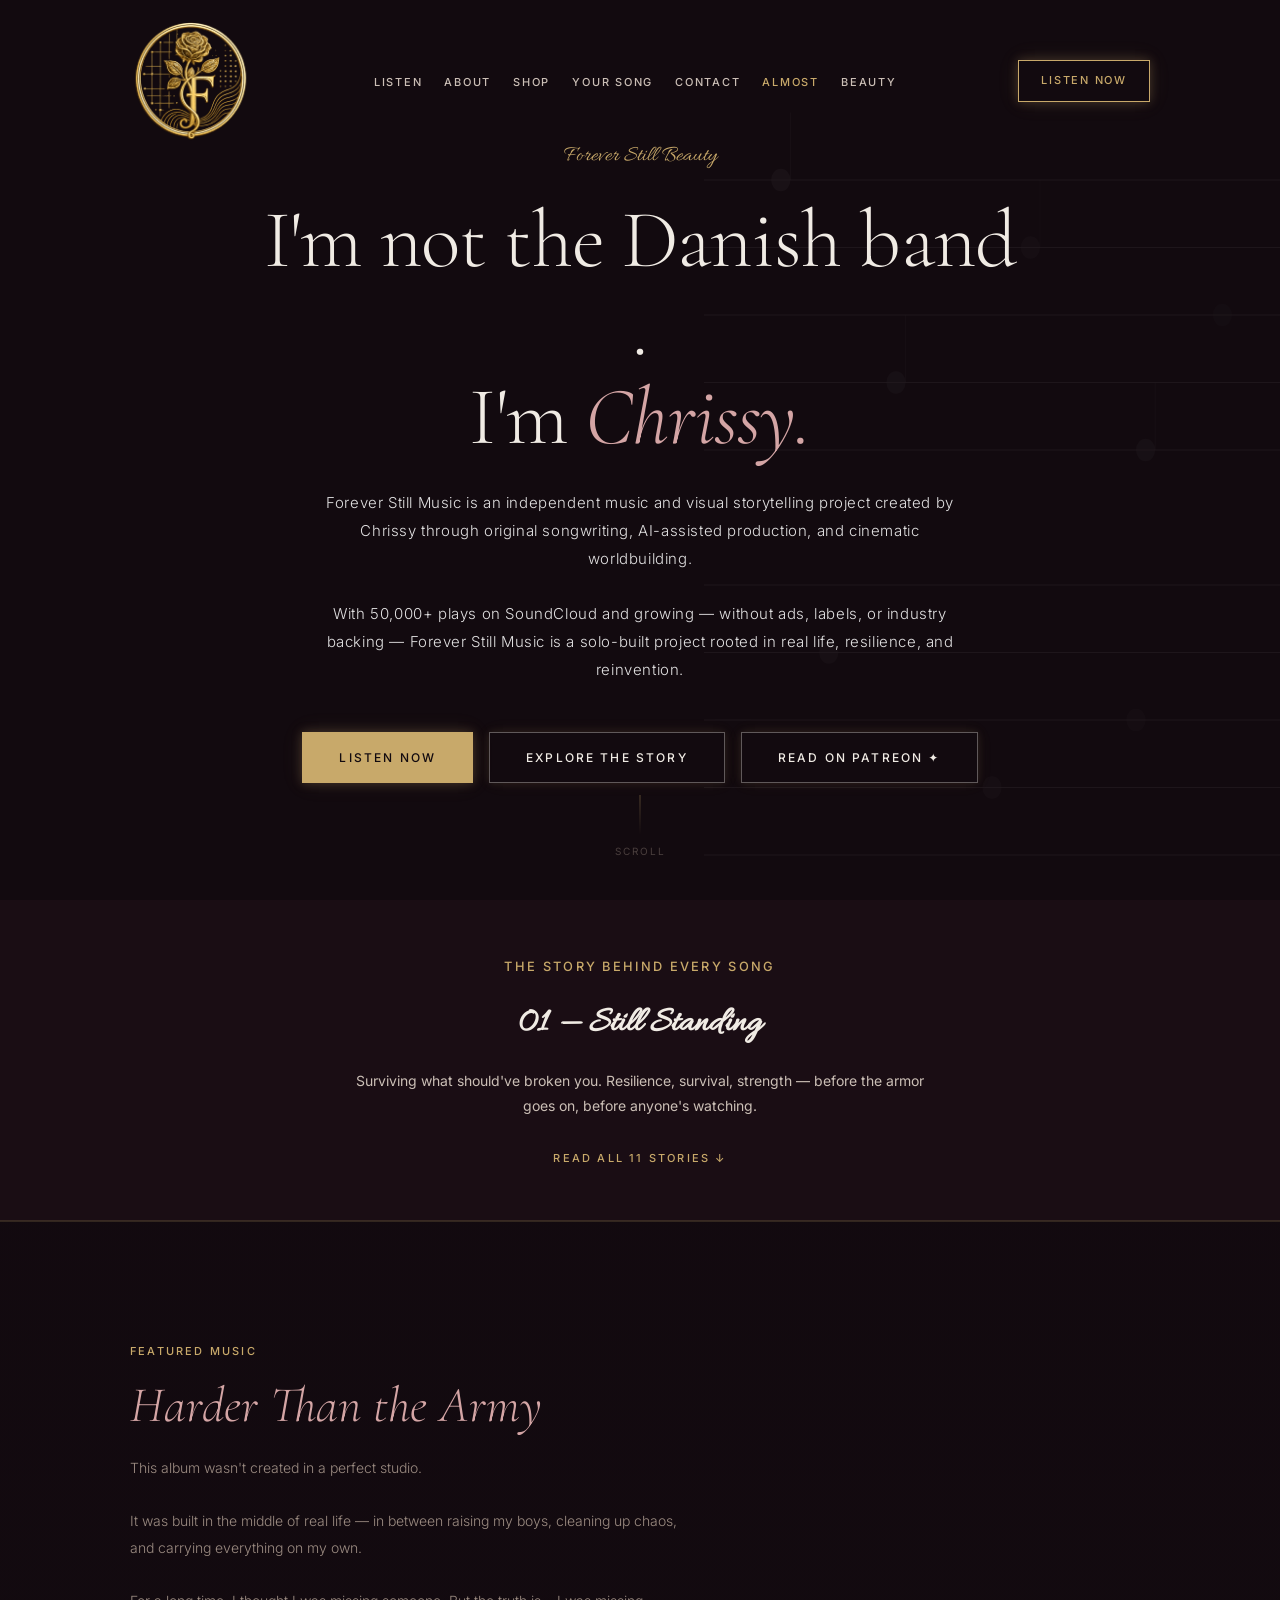
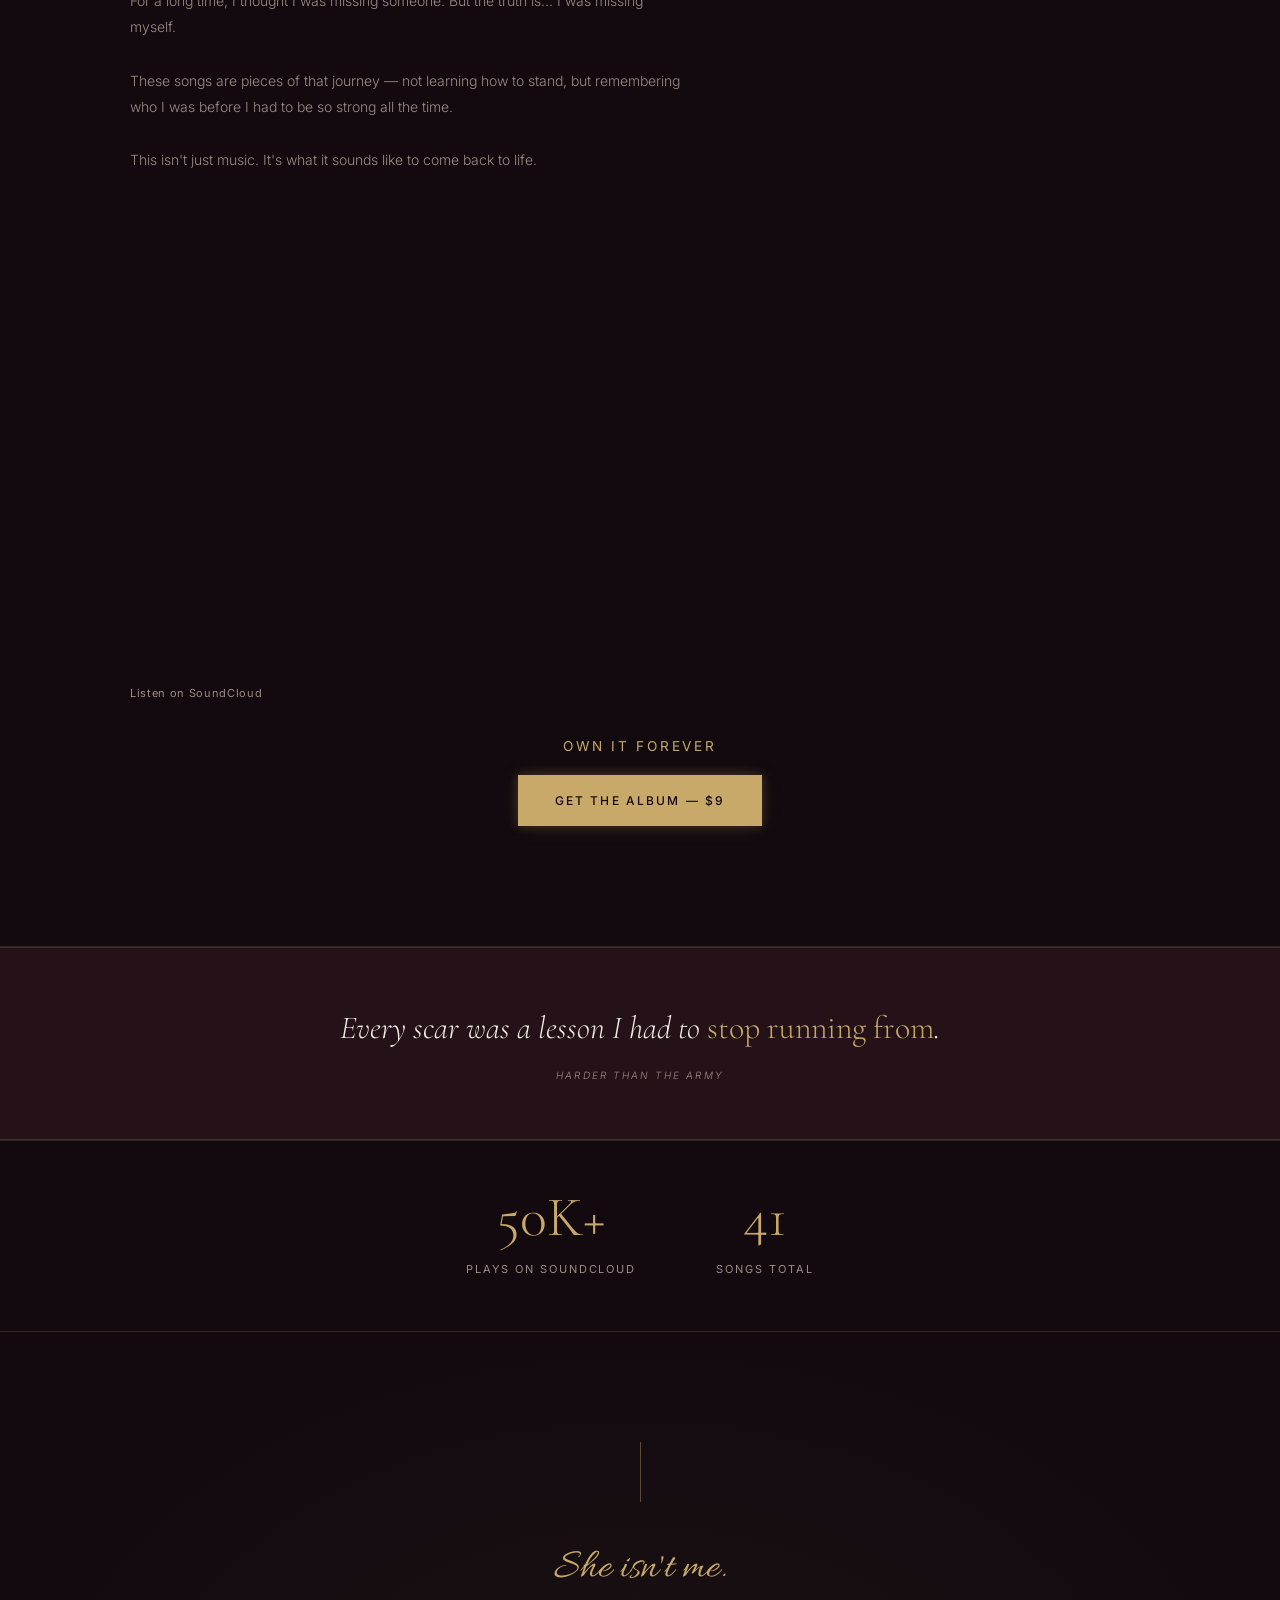
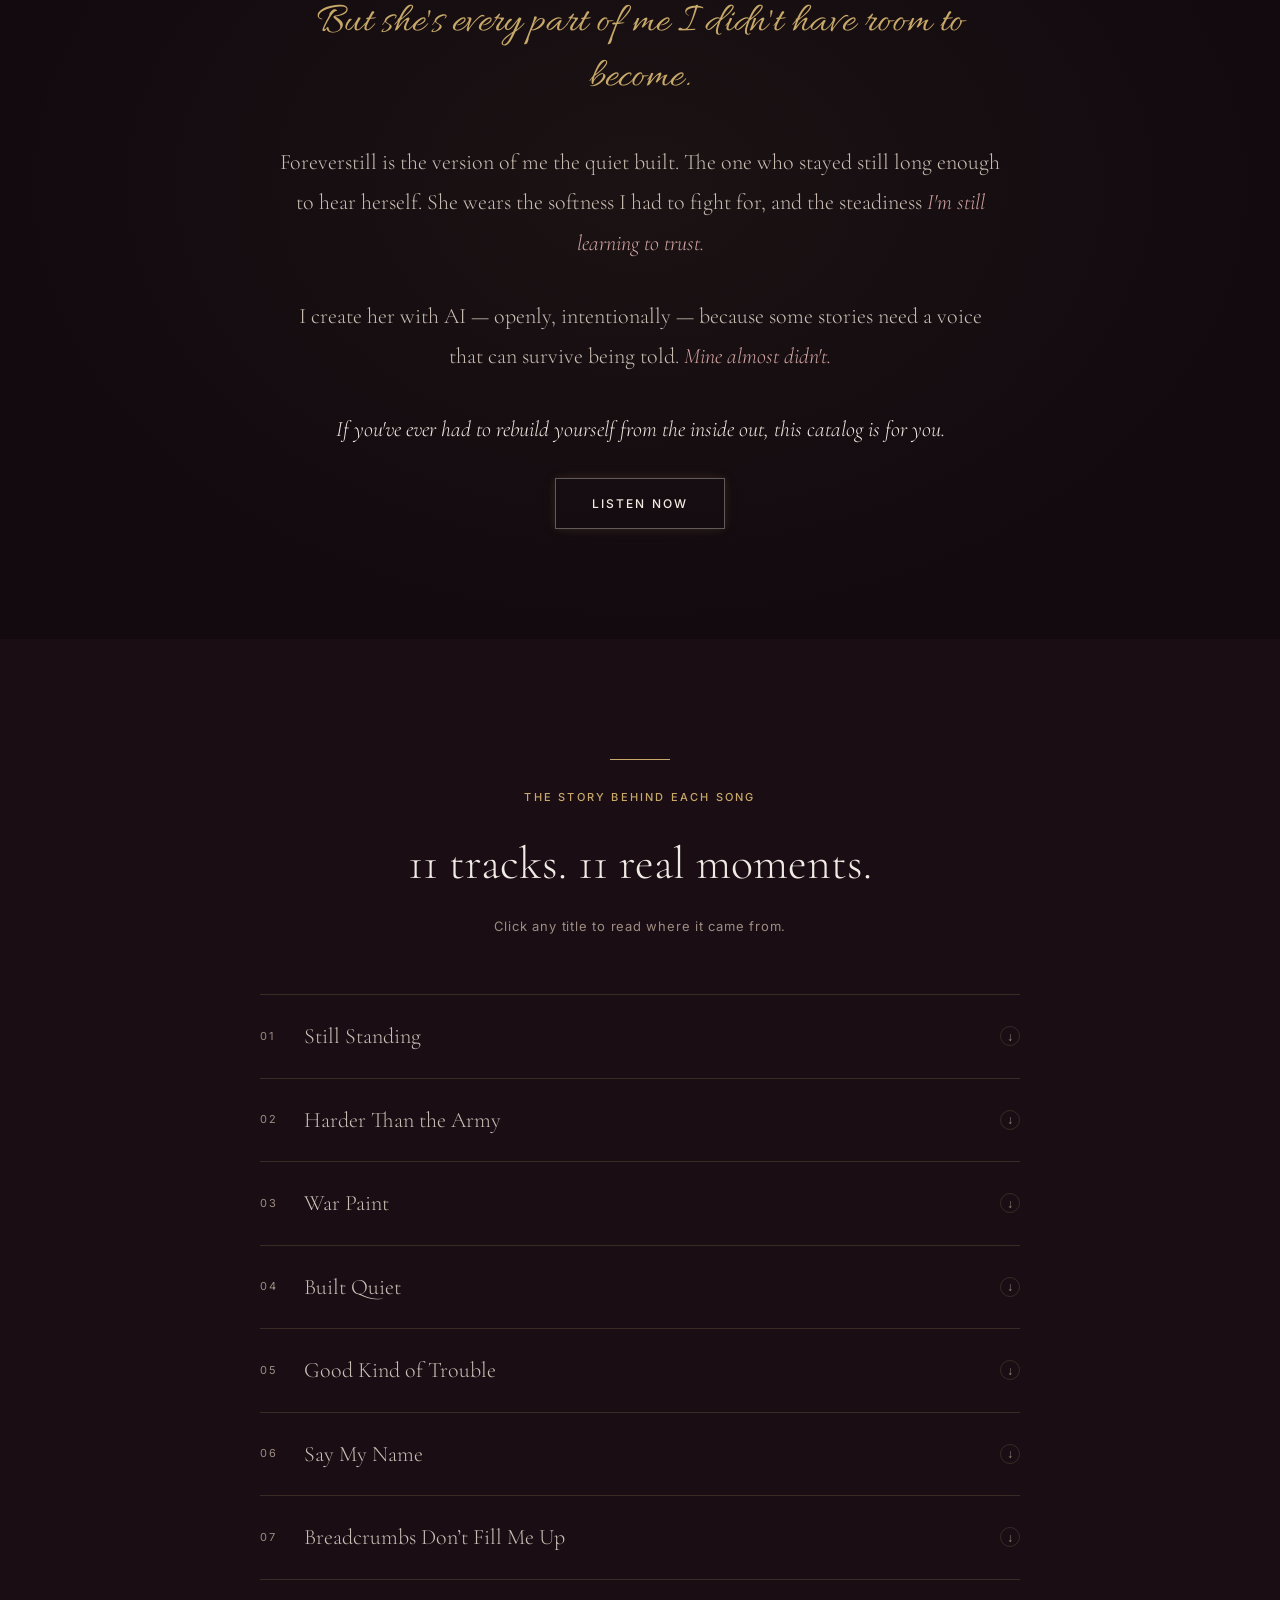
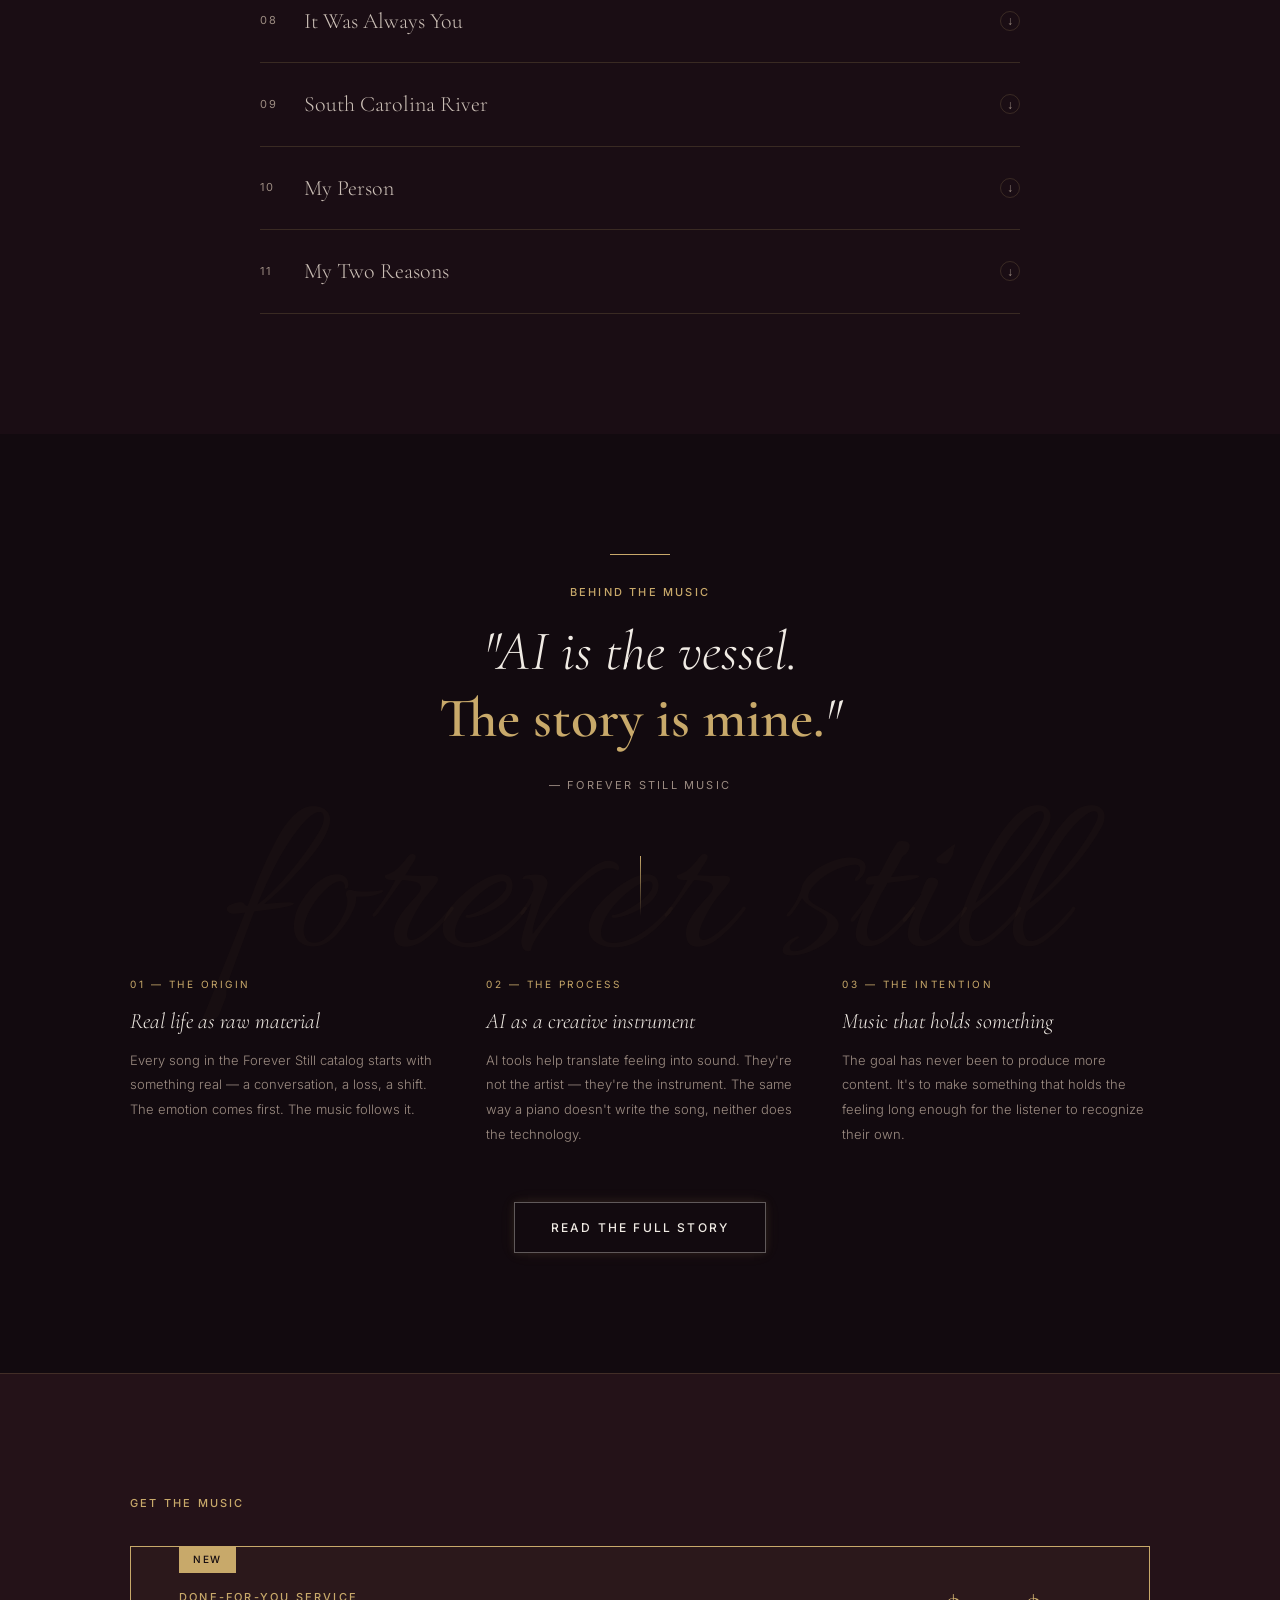
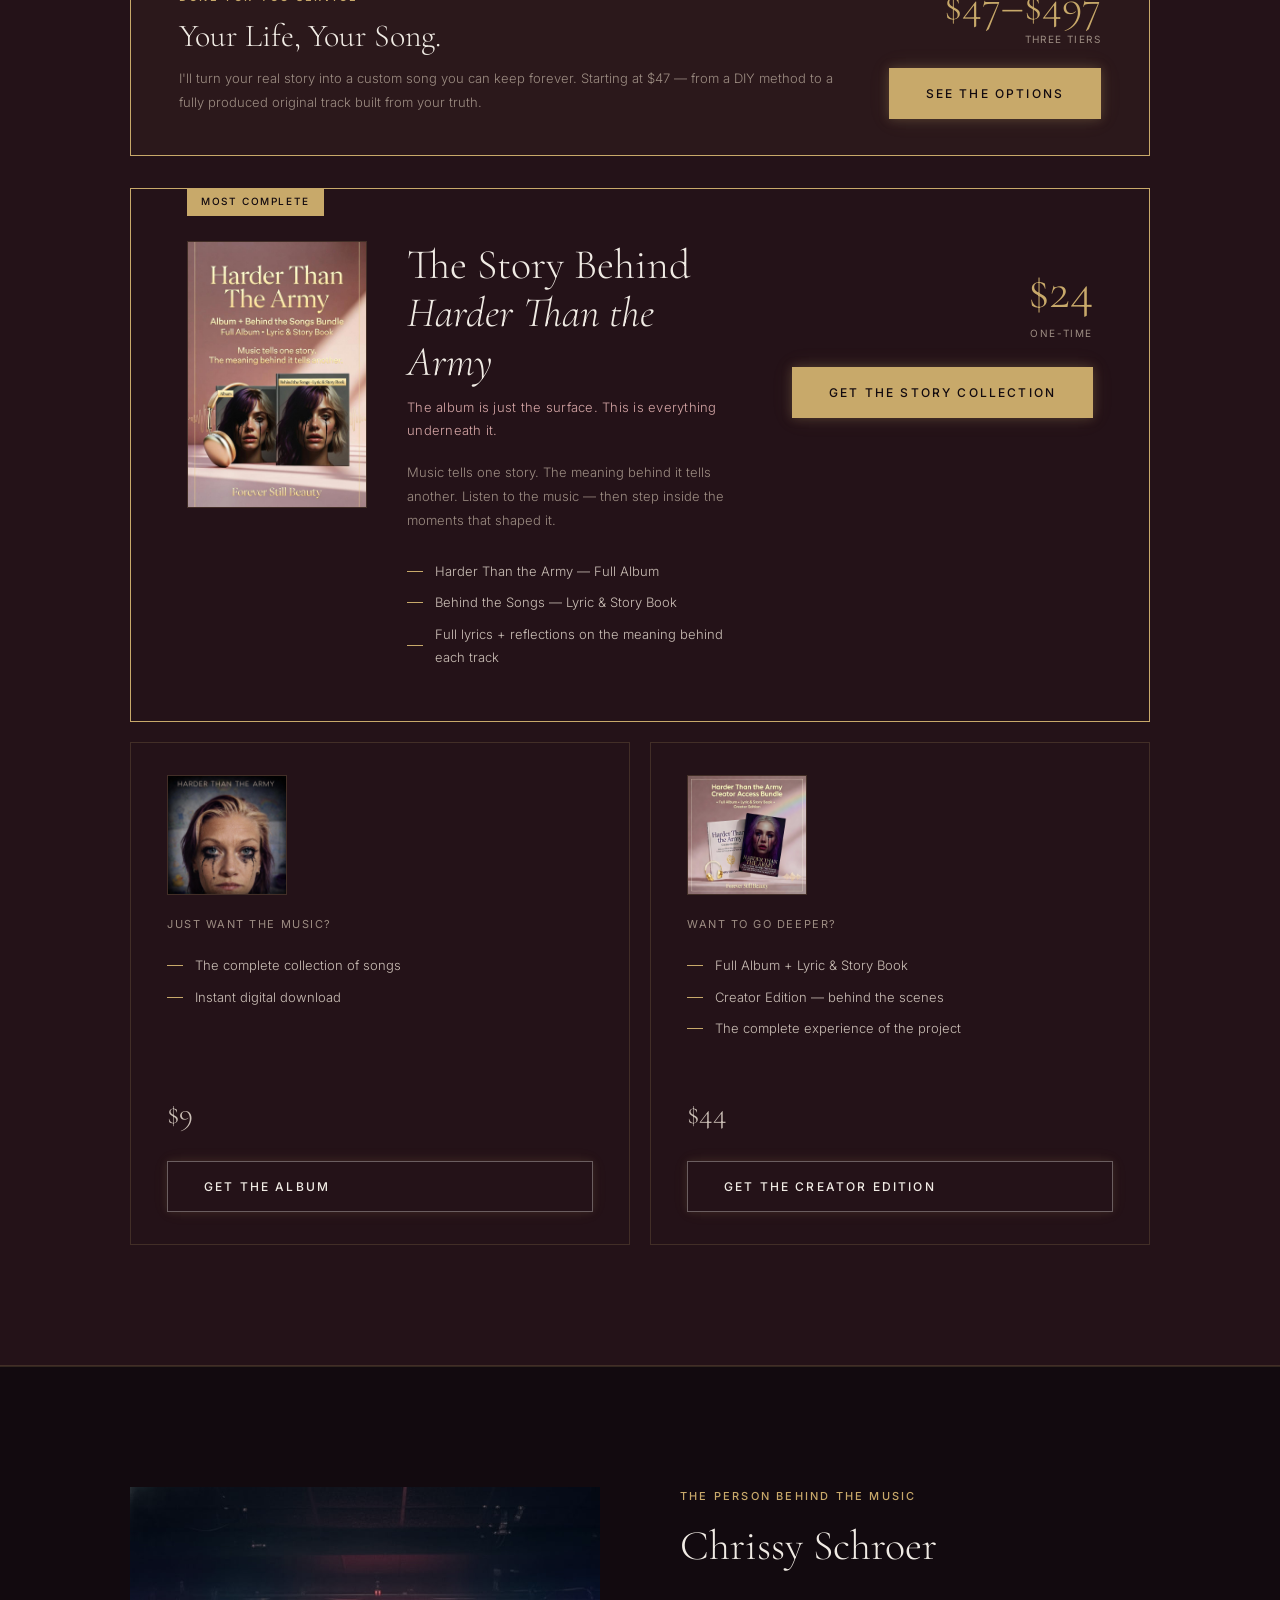
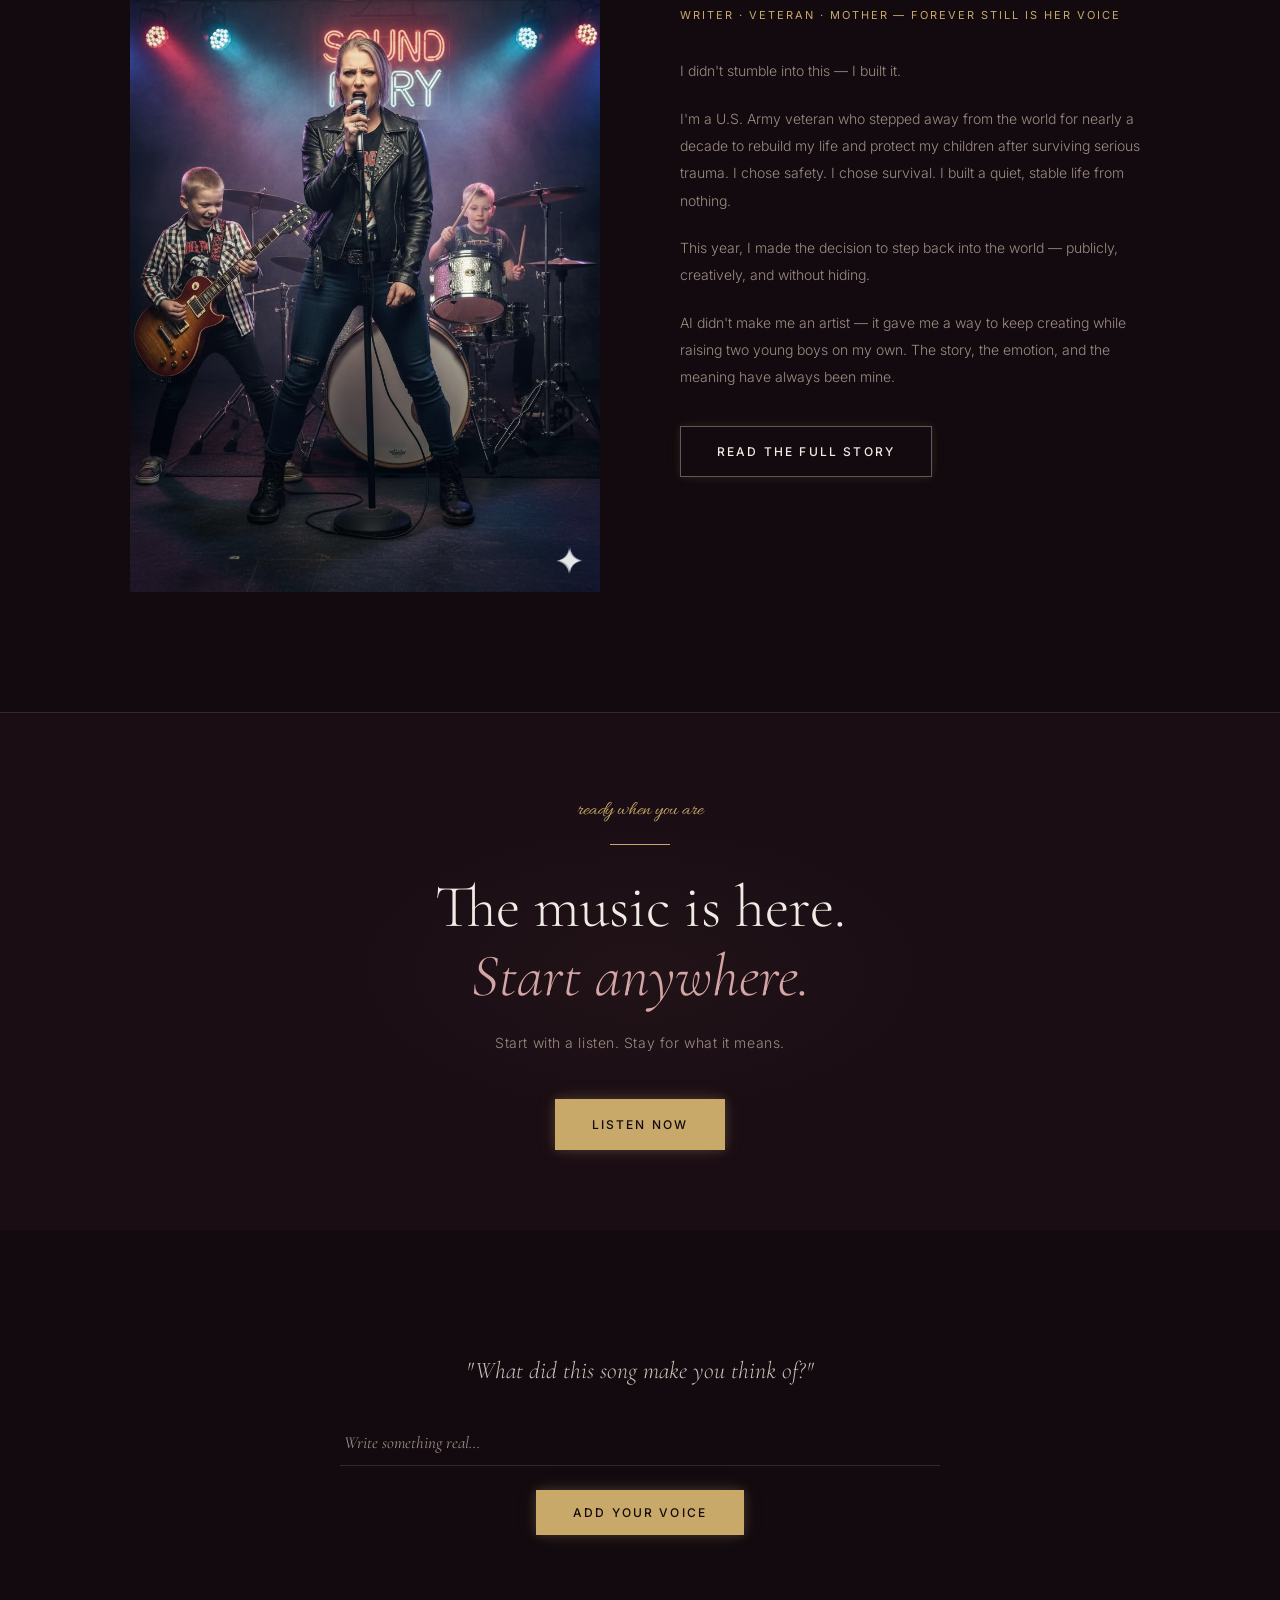
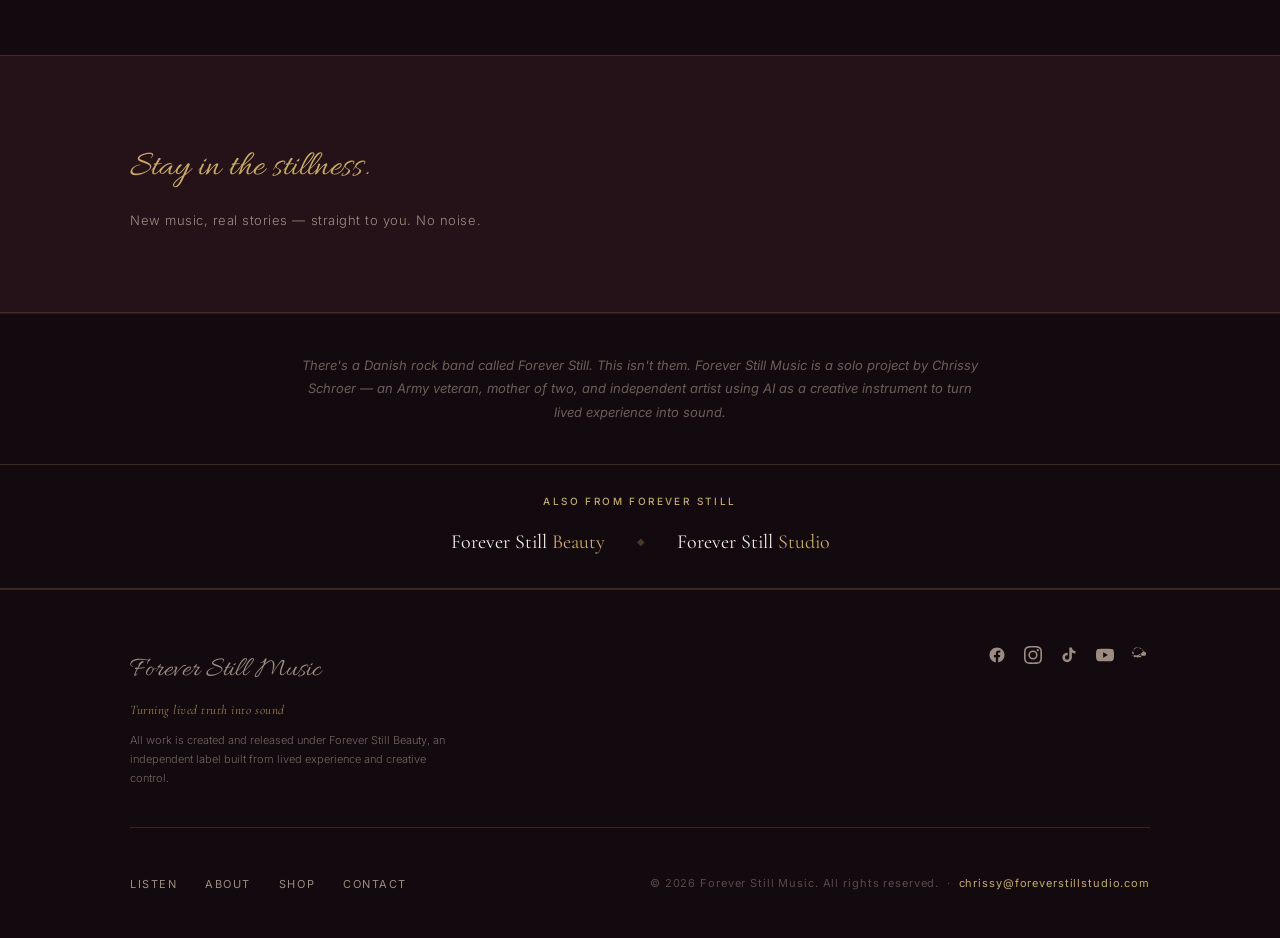
==== index.html @ 98dab4d0 "Fix logo color: remove sepia filter that was making gold look bronze logo.png is already gold; sepia" ====
<!DOCTYPE html>
<html lang="en">
<head>
  <meta charset="UTF-8" />
  <meta name="msvalidate.01" content="E0C6E18F4C0CC4E89583FDD7A9A06F0D" />
  <meta name="viewport" content="width=device-width, initial-scale=1.0" />
  <title>Forever Still Music — Chrissy Schroer | Veteran-built, AI-assisted music</title>
  <meta name="description" content="Veteran-built, AI-assisted music by Chrissy Schroer. 11-track debut album, 41 songs. 50K+ plays — no label, no ads. (Not the Danish band.)">

  <!-- Open Graph -->
  <meta property="og:title" content="Forever Still Music — Chrissy Schroer">
  <meta property="og:description" content="Veteran-built, AI-assisted music. 50K+ plays. Not the Danish band.">
  <meta property="og:image" content="https://www.foreverstillbeauty.com/images/album-cover.jpg">
  <meta property="og:url" content="https://www.foreverstillbeauty.com/">
  <meta property="og:type" content="website">
  <meta property="og:site_name" content="Forever Still Music">
  <link rel="canonical" href="https://www.foreverstillbeauty.com/">

  <!-- Twitter -->
  <meta name="twitter:card" content="summary_large_image">
  <meta name="twitter:title" content="Forever Still Music — Chrissy Schroer">
  <meta name="twitter:description" content="Veteran-built, AI-assisted music. 11-track debut album. 41 songs in the full catalog.">
  <meta name="twitter:image" content="https://www.foreverstillbeauty.com/images/album-cover.jpg">

  <!-- Schema.org Structured Data -->
  <script type="application/ld+json">
  {
    "@context": "https://schema.org",
    "@type": "MusicGroup",
    "name": "Forever Still Music",
    "description": "Veteran-built, AI-assisted music by Chrissy Schroer. 11 tracks from real life.",
    "url": "https://www.foreverstillbeauty.com",
    "image": "https://www.foreverstillbeauty.com/images/album-cover.jpg",
    "foundingDate": "2026",
    "founder": {
      "@type": "Person",
      "name": "Chrissy Schroer"
    },
    "sameAs": [
      "https://open.spotify.com/artist/",
      "https://music.apple.com/"
    ]
  }
  </script>

  <script type="application/ld+json">
  {
    "@context": "https://schema.org",
    "@type": "Organization",
    "name": "Forever Still Music",
    "url": "https://www.foreverstillbeauty.com",
    "logo": "https://www.foreverstillbeauty.com/images/logo.png",
    "description": "Independent music project by Chrissy Schroer combining AI voice technology with real storytelling",
    "contactPoint": {
      "@type": "ContactPoint",
      "contactType": "Customer Support",
      "url": "https://www.foreverstillbeauty.com/contact.html"
    }
  }
  </script>

  <!-- MailerLite Universal -->
  <script>
    (function(w,d,e,u,f,l,n){w[f]=w[f]||function(){(w[f].q=w[f].q||[])
    .push(arguments);},l=d.createElement(e),l.async=1,l.src=u,
    n=d.getElementsByTagName(e)[0],n.parentNode.insertBefore(l,n);})
    (window,document,'script','https://assets.mailerlite.com/js/universal.js','ml');
    ml('account', '2173538');
  </script>
  <!-- End MailerLite Universal -->

  <!-- Fonts -->
  <link rel="preconnect" href="https://fonts.googleapis.com" />
  <link rel="preconnect" href="https://fonts.gstatic.com" crossorigin />
  <link rel="preload" href="https://fonts.googleapis.com/css2?family=Cormorant+Garamond:ital,wght@0,300;0,400;0,600;1,300;1,400&family=Playfair+Display:ital,wght@0,400;0,700;1,400&family=Libre+Baskerville:ital,wght@0,400;0,700;1,400&family=Allura&family=Inter:wght@300;400;500&display=swap" as="style" onload="this.onload=null;this.rel='stylesheet'">
  <noscript><link rel="stylesheet" href="https://fonts.googleapis.com/css2?family=Cormorant+Garamond:ital,wght@0,300;0,400;0,600;1,300;1,400&family=Playfair+Display:ital,wght@0,400;0,700;1,400&family=Libre+Baskerville:ital,wght@0,400;0,700;1,400&family=Allura&family=Inter:wght@300;400;500&display=swap"></noscript><style>
    /* ── Letter Float Animation ────────────────────────────────── */
    @keyframes charFloat {
      0%, 100% { transform: translateY(0px); }
      50%       { transform: translateY(-5px); }
    }
    .char {
      display: inline-block;
      animation: charFloat 3.2s ease-in-out infinite;
    }

    /* ── Nav Link Wave ─────────────────────────────────────────── */
    @keyframes navWave {
      0%, 100% { transform: translateY(0px); }
      50%       { transform: translateY(-3px); }
    }
    .nav__links li { animation: navWave 3.5s ease-in-out infinite; }
    .nav__links li:nth-child(1) { animation-delay: 0s; }
    .nav__links li:nth-child(2) { animation-delay: 0.18s; }
    .nav__links li:nth-child(3) { animation-delay: 0.36s; }
    .nav__links li:nth-child(4) { animation-delay: 0.54s; }
    .nav__links li:nth-child(5) { animation-delay: 0.72s; }
    .nav__links li:nth-child(6) { animation-delay: 0.90s; }

    /* ── Reset & Base ──────────────────────────────────────────── */
    *, *::before, *::after { box-sizing: border-box; margin: 0; padding: 0; }

    :root {
      --bg:          #120a0f;
      --bg-soft:     #1a0d14;
      --bg-warm:     #241218;
      --gold:        #C8A96A;
      --gold-dim:    #a8894a;
      --blush:       #d4a5a5;
      --rose:        #c4897a;
      --text:        #f0ebe4;
      --text-muted:  #9c8c82;
      --text-soft:   #cbbfb6;
      --rule:        rgba(200, 169, 106, 0.18);

      --font-display: 'Cormorant Garamond', Georgia, serif;
      --font-serif:   'Playfair Display', Georgia, serif;
      --font-body:    'Libre Baskerville', Georgia, serif;
      --font-script:  'Allura', cursive;
      --font-sans:    'Inter', system-ui, sans-serif;

      --max-w: 1100px;
      --section-gap: 120px;
    }

    html { scroll-behavior: smooth; }

    body {
      background-color: var(--bg);
      color: var(--text);
      font-family: var(--font-body);
      font-size: 17px;
      line-height: 1.75;
      -webkit-font-smoothing: antialiased;
    }

    img { display: block; max-width: 100%; }
    a { color: inherit; text-decoration: none; }

    /* ── Layout Utilities ──────────────────────────────────────── */
    .container {
      width: 100%;
      max-width: var(--max-w);
      margin: 0 auto;
      padding: 0 40px;
    }

    .section { padding: var(--section-gap) 0; }
    .section--tight { padding: 80px 0; }

    .rule {
      width: 60px;
      height: 1px;
      background: var(--gold);
      margin: 0 auto 28px;
    }
    .rule--left { margin-left: 0; }

    .eyebrow {
      font-family: var(--font-sans);
      font-size: 11px;
      font-weight: 500;
      letter-spacing: 0.2em;
      text-transform: uppercase;
      color: var(--gold);
      margin-bottom: 16px;
    }

    /* ── Buttons ───────────────────────────────────────────────── */
    .btn {
      display: inline-block;
      font-family: var(--font-sans);
      font-size: 12px;
      font-weight: 500;
      letter-spacing: 0.18em;
      text-transform: uppercase;
      padding: 14px 36px;
      border: 1px solid currentColor;
      transition: background 0.3s ease, color 0.3s ease, border-color 0.3s ease, box-shadow 0.4s ease;
      cursor: pointer;
    }

    .btn--primary {
      background: var(--gold);
      border-color: var(--gold);
      color: var(--bg);
      box-shadow: 0 0 10px rgba(200,169,106,0.25), 0 0 22px rgba(200,169,106,0.1);
    }
    .btn--primary:hover {
      background: transparent;
      color: var(--gold);
      box-shadow: 0 0 18px rgba(200,169,106,0.55), 0 0 44px rgba(200,169,106,0.22), inset 0 0 12px rgba(200,169,106,0.08);
    }

    .btn--ghost {
      background: transparent;
      border-color: rgba(240, 235, 228, 0.35);
      color: var(--text);
      box-shadow: 0 0 8px rgba(200,169,106,0.12), 0 0 18px rgba(200,169,106,0.06);
    }
    .btn--ghost:hover {
      border-color: var(--gold);
      color: var(--gold);
      box-shadow: 0 0 18px rgba(200,169,106,0.45), 0 0 44px rgba(200,169,106,0.18), inset 0 0 12px rgba(200,169,106,0.06);
    }

    /* ── Navigation ────────────────────────────────────────────── */
    @keyframes logoFloat {
      0%, 100% { transform: translateY(0px); }
      50%       { transform: translateY(-8px); }
    }

    .nav {
      position: fixed;
      top: 0; left: 0; right: 0;
      z-index: 100;
      padding: 16px 0;
      background: transparent;
      transition: background 0.5s ease, backdrop-filter 0.5s ease, padding 0.4s ease;
    }
    .nav.scrolled {
      background: rgba(18, 10, 15, 0.88);
      backdrop-filter: blur(18px);
      -webkit-backdrop-filter: blur(18px);
      padding: 10px 0;
      border-bottom: 1px solid var(--rule);
    }

    .nav__inner {
      display: flex;
      align-items: center;
      justify-content: space-between;
    }

    .nav__logo {
      font-family: var(--font-script);
      font-size: 28px;
      color: var(--text);
      letter-spacing: 0.02em;
      line-height: 1;
    }
    .nav__logo span { color: var(--gold); }

    /* floating gold logo */
    .nav__logo img {
      filter: saturate(1.15) brightness(1.05) contrast(1.03);
      animation: logoFloat 4s ease-in-out infinite;
      transition: filter 0.3s ease;
    }
    @media (max-width: 768px) {
      .nav__logo img { height: 80px !important; }
    }
    .nav__logo img:hover {
      filter: saturate(1.3) brightness(1.12) contrast(1.03);
    }

    .nav__links {
      display: flex;
      gap: 22px;
      list-style: none;
    }
    .nav__links a {
      font-family: var(--font-sans);
      font-size: 11px;
      font-weight: 500;
      letter-spacing: 0.16em;
      text-transform: uppercase;
      color: var(--text-soft);
      transition: color 0.2s ease;
    }
    .nav__links a:hover { color: var(--gold); }

    .nav__cta {
      font-family: var(--font-sans);
      font-size: 11px;
      font-weight: 500;
      letter-spacing: 0.16em;
      text-transform: uppercase;
      color: var(--gold);
      border: 1px solid var(--gold);
      padding: 10px 22px;
      transition: background 0.2s ease, color 0.2s ease, box-shadow 0.4s ease;
      box-shadow: 0 0 10px rgba(200,169,106,0.25), 0 0 22px rgba(200,169,106,0.1);
    }
    .nav__cta:hover { background: var(--gold); color: var(--bg); box-shadow: 0 0 18px rgba(200,169,106,0.55), 0 0 44px rgba(200,169,106,0.22); }

    /* hamburger */
    .nav__hamburger {
      display: none;
      flex-direction: column;
      gap: 5px;
      cursor: pointer;
      background: none;
      border: none;
      padding: 4px;
    }
    .nav__hamburger span {
      display: block;
      width: 24px;
      height: 1px;
      background: var(--text);
      transition: transform 0.3s ease, opacity 0.3s ease;
    }

    /* ── Hero ──────────────────────────────────────────────────── */
    .hero {
      position: relative;
      min-height: 100vh;
      display: flex;
      align-items: center;
      overflow: hidden;
      padding-top: 100px;
      padding-bottom: 80px;
    }

    .hero__bg {
      position: absolute;
      inset: 0;
      overflow: hidden;
      z-index: 0;
    }

    .hero__bg-video {
      position: absolute;
      inset: 0;
      width: 100%;
      height: 100%;
      object-fit: cover;
      object-position: center 25%;
    }

    /* Dialled-back overlay — just enough for text legibility */
    .hero__bg::before {
      content: '';
      position: absolute;
      inset: 0;
      z-index: 1;
      background:
        linear-gradient(to right, rgba(18,10,15,0.45) 30%, rgba(18,10,15,0.2) 100%),
        linear-gradient(to bottom, rgba(18,10,15,0.15) 0%, rgba(18,10,15,0.4) 100%);
    }

    /* ── 3D Particle Canvas ─────────────────────────────────────── */
    #heroParticles {
      position: absolute;
      inset: 0;
      z-index: 1;
      pointer-events: none;
      mix-blend-mode: screen;
    }

    /* Decorative score lines */
    .hero__lines {
      position: absolute;
      right: 0;
      top: 0;
      bottom: 0;
      width: 45%;
      pointer-events: none;
      overflow: hidden;
      opacity: 0.06;
    }
    .hero__lines svg { width: 100%; height: 100%; }

    .hero__content {
      position: relative;
      z-index: 2;
      max-width: 760px;
      margin: 0 auto;
      text-align: center;
    }

    .hero__script {
      font-family: var(--font-script);
      font-size: 22px;
      color: var(--gold);
      margin-bottom: 20px;
      display: block;
    }

    .hero__headline {
      font-family: var(--font-display);
      font-size: clamp(46px, 7vw, 82px);
      font-weight: 300;
      line-height: 1.08;
      letter-spacing: -0.01em;
      color: var(--text);
      margin-bottom: 28px;
    }
    .hero__headline em {
      font-style: italic;
      color: var(--blush);
    }

    .hero__sub {
      font-family: var(--font-sans);
      font-size: 15px;
      font-weight: 300;
      color: rgba(255,255,255,0.88);
      letter-spacing: 0.04em;
      line-height: 1.85;
      max-width: 640px;
      margin: 0 auto 48px;
    }

    .hero__ctas {
      display: flex;
      gap: 16px;
      flex-wrap: wrap;
      justify-content: center;
    }

    .hero__scroll {
      position: absolute;
      bottom: 40px;
      left: 50%;
      transform: translateX(-50%);
      display: flex;
      flex-direction: column;
      align-items: center;
      gap: 8px;
      opacity: 0.4;
      z-index: 2;
    }
    .hero__scroll span {
      font-family: var(--font-sans);
      font-size: 10px;
      letter-spacing: 0.2em;
      text-transform: uppercase;
      color: var(--text-muted);
    }
    .hero__scroll-line {
      width: 1px;
      height: 40px;
      background: linear-gradient(to bottom, var(--gold), transparent);
      animation: scrollPulse 2s ease-in-out infinite;
    }
    @keyframes scrollPulse {
      0%, 100% { opacity: 0.4; transform: scaleY(1); }
      50%       { opacity: 0.8; transform: scaleY(1.2); }
    }

    /* ── Featured Music ────────────────────────────────────────── */
    .music {
      position: relative;
      background:
        linear-gradient(rgba(18,10,15,0.68), rgba(18,10,15,0.72)),
        url('images/hero-muse.jpg') center 30% / cover fixed;
      border-top: 1px solid var(--rule);
      border-bottom: 1px solid var(--rule);
    }

    .music__intro {
      max-width: 560px;
      margin-bottom: 48px;
    }

    .music__title {
      font-family: var(--font-display);
      font-size: clamp(32px, 4vw, 50px);
      font-weight: 300;
      line-height: 1.15;
      color: var(--text);
      margin-bottom: 20px;
    }
    .music__title em { font-style: italic; color: var(--blush); }

    .music__desc {
      font-family: var(--font-sans);
      font-size: 14px;
      font-weight: 300;
      color: var(--text-muted);
      line-height: 1.9;
      margin-bottom: 0;
    }

    /* Embed wrapper */
    .music__embed {
      width: 100%;
      overflow: hidden;
    }
    .music__embed iframe {
      width: 100%;
      display: block;
      border: none;
      overflow: hidden;
    }
    .music__embed-credit {
      margin-top: 12px;
      font-family: var(--font-sans);
      font-size: 11px;
      color: var(--text-muted);
      letter-spacing: 0.06em;
    }
    .music__embed-credit a {
      color: var(--text-muted);
      text-decoration: none;
      transition: color 0.2s ease;
    }
    .music__embed-credit a:hover { color: var(--gold); }

    /* ── Manifesto ─────────────────────────────────────────────── */
    .manifesto {
      padding: 110px 0;
      text-align: center;
      position: relative;
    }
    .manifesto::before {
      content: '';
      position: absolute;
      inset: 0;
      background: radial-gradient(ellipse at center, rgba(200,169,106,0.05) 0%, transparent 70%);
      pointer-events: none;
    }
    .manifesto__inner {
      max-width: 720px;
      margin: 0 auto;
    }
    .manifesto__opener {
      font-family: var(--font-script);
      font-size: clamp(28px, 4vw, 42px);
      color: var(--gold);
      line-height: 1.3;
      margin-bottom: 36px;
      display: block;
    }
    .manifesto__body {
      font-family: var(--font-display);
      font-size: clamp(17px, 2.2vw, 22px);
      font-weight: 300;
      line-height: 1.85;
      color: var(--text-soft);
      margin-bottom: 32px;
    }
    .manifesto__body em {
      font-style: italic;
      color: var(--blush);
    }
    .manifesto__close {
      font-family: var(--font-display);
      font-size: clamp(17px, 2.2vw, 22px);
      font-weight: 300;
      font-style: italic;
      color: var(--text);
      line-height: 1.85;
    }
    .manifesto__rule {
      width: 1px;
      height: 60px;
      background: var(--gold);
      opacity: 0.4;
      margin: 0 auto 40px;
    }

    /* ── Stats strip ──────────────────────────────────────────── */
    .stats {
      border-top: 1px solid var(--rule);
      border-bottom: 1px solid var(--rule);
      padding: 48px 0;
    }
    .stats__inner {
      display: flex;
      justify-content: center;
      gap: 80px;
      flex-wrap: wrap;
    }
    .stats__item {
      text-align: center;
    }
    .stats__num {
      font-family: var(--font-display);
      font-size: clamp(36px, 5vw, 56px);
      font-weight: 300;
      color: var(--gold);
      line-height: 1;
      display: block;
      margin-bottom: 8px;
    }
    .stats__label {
      font-family: var(--font-sans);
      font-size: 11px;
      letter-spacing: 0.18em;
      text-transform: uppercase;
      color: var(--text-muted);
    }

    /* ── Brand Story ───────────────────────────────────────────── */
    .story {
      text-align: center;
      position: relative;
      overflow: hidden;
    }

    .story__bg-text {
      position: absolute;
      top: 50%;
      left: 50%;
      transform: translate(-50%, -50%);
      font-family: var(--font-script);
      font-size: clamp(120px, 18vw, 240px);
      color: rgba(200, 169, 106, 0.03);
      white-space: nowrap;
      pointer-events: none;
      user-select: none;
      line-height: 1;
    }

    .story__content { position: relative; z-index: 2; }

    .story__quote {
      font-family: var(--font-display);
      font-size: clamp(28px, 4.5vw, 56px);
      font-weight: 300;
      font-style: italic;
      color: var(--text);
      line-height: 1.2;
      max-width: 760px;
      margin: 0 auto 24px;
    }
    .story__quote strong {
      font-style: normal;
      font-weight: 600;
      color: var(--gold);
    }

    .story__attribution {
      font-family: var(--font-sans);
      font-size: 11px;
      letter-spacing: 0.2em;
      text-transform: uppercase;
      color: var(--text-muted);
      margin-bottom: 60px;
    }

    .story__divider {
      width: 1px;
      height: 60px;
      background: linear-gradient(to bottom, var(--gold), transparent);
      margin: 0 auto 60px;
    }

    .story__body {
      display: grid;
      grid-template-columns: repeat(3, 1fr);
      gap: 48px;
      text-align: left;
      margin-bottom: 56px;
    }

    .story__pillar {}
    .story__pillar-num {
      font-family: var(--font-sans);
      font-size: 10px;
      letter-spacing: 0.25em;
      color: var(--gold);
      text-transform: uppercase;
      margin-bottom: 14px;
    }
    .story__pillar-heading {
      font-family: var(--font-display);
      font-size: 22px;
      font-weight: 300;
      font-style: italic;
      color: var(--text);
      margin-bottom: 12px;
      line-height: 1.3;
    }
    .story__pillar-text {
      font-family: var(--font-sans);
      font-size: 13px;
      font-weight: 300;
      color: var(--text-muted);
      line-height: 1.9;
    }

    /* ── Offer ─────────────────────────────────────────────────── */
    .offer {
      background: var(--bg-warm);
      border-top: 1px solid var(--rule);
      border-bottom: 1px solid var(--rule);
    }

    /* Primary card — full width, gold border */
    .offer__primary {
      border: 1px solid var(--gold);
      padding: 52px 56px;
      margin-bottom: 20px;
      display: grid;
      grid-template-columns: 1fr auto;
      gap: 48px;
      align-items: start;
      position: relative;
    }

    .offer__primary-badge {
      position: absolute;
      top: -1px;
      left: 56px;
      background: var(--gold);
      color: var(--bg);
      font-family: var(--font-sans);
      font-size: 10px;
      font-weight: 500;
      letter-spacing: 0.16em;
      text-transform: uppercase;
      padding: 5px 14px;
    }

    .offer__primary-title {
      font-family: var(--font-display);
      font-size: clamp(28px, 3.5vw, 42px);
      font-weight: 300;
      color: var(--text);
      line-height: 1.15;
      margin-bottom: 10px;
    }

    .offer__primary-sub {
      font-family: var(--font-sans);
      font-size: 13px;
      font-weight: 300;
      color: var(--blush);
      margin-bottom: 18px;
      letter-spacing: 0.02em;
    }

    .offer__primary-desc {
      font-family: var(--font-sans);
      font-size: 13px;
      font-weight: 300;
      color: var(--text-muted);
      line-height: 1.85;
      margin-bottom: 28px;
      max-width: 480px;
    }

    .offer__list {
      list-style: none;
      margin-bottom: 0;
      display: flex;
      flex-direction: column;
      gap: 9px;
    }
    .offer__list li {
      font-family: var(--font-sans);
      font-size: 13px;
      font-weight: 300;
      color: var(--text-soft);
      display: flex;
      align-items: center;
      gap: 12px;
    }
    .offer__list li::before {
      content: '';
      width: 16px;
      height: 1px;
      background: var(--gold);
      flex-shrink: 0;
    }

    .offer__primary-action {
      display: flex;
      flex-direction: column;
      align-items: flex-end;
      gap: 20px;
      padding-top: 24px;
      flex-shrink: 0;
    }

    .offer__price-block { text-align: right; }
    .offer__price-num {
      font-family: var(--font-display);
      font-size: 52px;
      font-weight: 300;
      color: var(--gold);
      line-height: 1;
      display: block;
    }
    .offer__price-label {
      font-family: var(--font-sans);
      font-size: 10px;
      letter-spacing: 0.16em;
      text-transform: uppercase;
      color: var(--text-muted);
    }

    /* Secondary cards row — two smaller cards side by side */
    .offer__secondary-row {
      display: grid;
      grid-template-columns: 1fr 1fr;
      gap: 20px;
    }

    .offer__secondary {
      border: 1px solid var(--rule);
      padding: 32px 36px;
      display: flex;
      flex-direction: column;
      gap: 0;
    }

    .offer__secondary-label {
      font-family: var(--font-sans);
      font-size: 11px;
      font-weight: 400;
      letter-spacing: 0.14em;
      text-transform: uppercase;
      color: var(--text-muted);
      margin-bottom: 20px;
    }

    .offer__secondary .offer__list { margin-bottom: 24px; flex: 1; }

    .offer__secondary-price {
      font-family: var(--font-display);
      font-size: 30px;
      font-weight: 300;
      color: var(--text-soft);
      margin-bottom: 20px;
      display: block;
    }

    @media (max-width: 900px) {
      .offer__primary {
        grid-template-columns: 1fr;
        padding: 44px 32px;
        gap: 32px;
      }
      .offer__primary-badge { left: 32px; }
      .offer__primary-action { align-items: flex-start; }
      .offer__price-block { text-align: left; }
      .offer__secondary-row { grid-template-columns: 1fr; }
    }

    @media (max-width: 560px) {
      .offer__primary { padding: 36px 24px; }
      .offer__primary-badge { left: 24px; }
      .offer__secondary { padding: 28px 24px; }
      .offer__primary [style*="grid-template-columns"] {
        grid-template-columns: 1fr !important;
      }
    }

    /* ── About ─────────────────────────────────────────────────── */
    .about {
      border-top: 1px solid var(--rule);
    }

    .about__inner {
      display: grid;
      grid-template-columns: 1fr 1fr;
      gap: 80px;
      align-items: start;
    }

    .about__image {
      position: relative;
    }

    .about__photo {
      width: 100%;
      display: block;
      object-fit: cover;
      object-position: top center;
      filter: grayscale(15%);
    }

    .about__copy {}

    .about__title {
      font-family: var(--font-display);
      font-size: clamp(28px, 3.5vw, 42px);
      font-weight: 300;
      color: var(--text);
      line-height: 1.15;
      margin-bottom: 36px;
    }

    .about__body {
      font-family: var(--font-sans);
      font-size: 14px;
      font-weight: 300;
      color: var(--text-muted);
      line-height: 1.95;
      display: flex;
      flex-direction: column;
      gap: 20px;
    }

    .about__body p { margin: 0; }

    @media (max-width: 900px) {
      .about__inner {
        grid-template-columns: 1fr;
        gap: 40px;
      }
      .about__photo {
        max-height: 500px;
        width: 100%;
      }
    }

    /* ── Final CTA ─────────────────────────────────────────────── */
    .final-cta {
      background: var(--bg-soft);
      border-top: 1px solid var(--rule);
      text-align: center;
      position: relative;
      overflow: hidden;
    }

    .final-cta__glow {
      position: absolute;
      top: 50%;
      left: 50%;
      transform: translate(-50%, -50%);
      width: 600px;
      height: 300px;
      background: radial-gradient(ellipse, rgba(200, 169, 106, 0.04) 0%, transparent 70%);
      pointer-events: none;
    }

    .final-cta__content { position: relative; z-index: 2; }

    .final-cta__script {
      font-family: var(--font-script);
      font-size: 20px;
      color: var(--gold);
      display: block;
      margin-bottom: 16px;
    }

    .final-cta__headline {
      font-family: var(--font-display);
      font-size: clamp(34px, 5vw, 60px);
      font-weight: 300;
      line-height: 1.15;
      color: var(--text);
      margin-bottom: 20px;
    }
    .final-cta__headline em { font-style: italic; color: var(--blush); }

    .final-cta__sub {
      font-family: var(--font-sans);
      font-size: 14px;
      font-weight: 300;
      color: var(--text-muted);
      margin-bottom: 44px;
      letter-spacing: 0.04em;
    }

    .final-cta__actions {
      display: flex;
      gap: 16px;
      justify-content: center;
      flex-wrap: wrap;
    }

    /* ── Lyric Rotator ─────────────────────────────────────────── */
    .lyric-strip {
      padding: 56px 0;
      text-align: center;
      background: var(--bg-warm);
      border-top: 1px solid var(--rule);
      border-bottom: 1px solid var(--rule);
      position: relative;
      overflow: hidden;
      min-height: 120px;
      display: flex;
      align-items: center;
    }
    .lyric-strip__inner { position: relative; width: 100%; }
    .lyric-strip__line {
      font-family: var(--font-display);
      font-size: clamp(20px, 3vw, 32px);
      font-style: italic;
      font-weight: 300;
      color: var(--text);
      max-width: 800px;
      margin: 0 auto;
      line-height: 1.5;
      opacity: 0;
      transition: opacity 0.8s ease;
    }
    .lyric-strip__line.visible { opacity: 1; }
    .lyric-strip__line em { color: var(--gold); font-style: normal; }
    .lyric-strip__tag {
      display: block;
      font-family: var(--font-sans);
      font-size: 10px;
      letter-spacing: 0.22em;
      text-transform: uppercase;
      color: var(--text-muted);
      margin-top: 16px;
    }

    /* ── Song Accordion ─────────────────────────────────────────── */
    .catalog { background: var(--bg-soft); }
    .catalog__header { text-align: center; margin-bottom: 56px; }
    .catalog__title {
      font-family: var(--font-display);
      font-size: clamp(28px, 4vw, 46px);
      font-weight: 300;
      color: var(--text);
      margin-bottom: 12px;
    }
    .catalog__sub {
      font-family: var(--font-sans);
      font-size: 13px;
      color: var(--text-muted);
      letter-spacing: 0.06em;
    }
    .track-list { max-width: 760px; margin: 0 auto; }
    .track-item { border-bottom: 1px solid var(--rule); }
    .track-item:first-child { border-top: 1px solid var(--rule); }
    .track-item__header {
      display: flex;
      align-items: center;
      justify-content: space-between;
      padding: 22px 0;
      cursor: pointer;
      gap: 16px;
    }
    .track-item__header:hover .track-item__title { color: var(--gold); }
    .track-item__num {
      font-family: var(--font-sans);
      font-size: 11px;
      color: var(--text-muted);
      letter-spacing: 0.14em;
      min-width: 28px;
    }
    .track-item__title {
      font-family: var(--font-display);
      font-size: clamp(17px, 2vw, 22px);
      font-weight: 300;
      color: var(--text-soft);
      flex: 1;
      transition: color 0.2s ease;
    }
    .track-item.open .track-item__title { color: var(--gold); }
    .track-item__arrow {
      width: 20px;
      height: 20px;
      border: 1px solid var(--rule);
      border-radius: 50%;
      display: flex;
      align-items: center;
      justify-content: center;
      flex-shrink: 0;
      transition: transform 0.35s ease, border-color 0.2s ease;
      color: var(--text-muted);
      font-size: 12px;
    }
    .track-item.open .track-item__arrow {
      transform: rotate(180deg);
      border-color: var(--gold);
      color: var(--gold);
    }
    .track-item__body {
      max-height: 0;
      overflow: hidden;
      transition: max-height 0.4s ease, padding 0.3s ease;
    }
    .track-item.open .track-item__body { max-height: 200px; padding-bottom: 24px; }
    .track-item__story {
      font-family: var(--font-body);
      font-size: 15px;
      font-weight: 300;
      color: var(--text-muted);
      line-height: 1.85;
      padding-left: 44px;
      border-left: 2px solid var(--rule);
      margin-left: 28px;
    }

    /* ── Fan Wall ───────────────────────────────────────────────── */
    .fan-wall { padding: var(--section-gap) 0; }
    .fan-wall__header { text-align: center; margin-bottom: 56px; }
    .fan-wall__title {
      font-family: var(--font-display);
      font-size: clamp(26px, 3.5vw, 42px);
      font-weight: 300;
      color: var(--text);
      margin-bottom: 12px;
    }
    .fan-wall__sub {
      font-family: var(--font-sans);
      font-size: 13px;
      color: var(--text-muted);
    }
    .fan-wall__grid {
      display: grid;
      grid-template-columns: repeat(auto-fill, minmax(260px, 1fr));
      gap: 20px;
      margin-bottom: 56px;
    }
    .fan-card {
      background: var(--bg-soft);
      border: 1px solid var(--rule);
      padding: 24px 28px;
      font-family: var(--font-display);
      font-size: 16px;
      font-style: italic;
      font-weight: 300;
      color: var(--text-soft);
      line-height: 1.65;
      opacity: 0;
      transform: translateY(12px);
      animation: fanCardIn 0.5s ease forwards;
    }
    .fan-card span {
      display: block;
      font-family: var(--font-sans);
      font-size: 10px;
      font-style: normal;
      letter-spacing: 0.14em;
      text-transform: uppercase;
      color: var(--gold);
      margin-top: 14px;
      opacity: 0.7;
    }
    @keyframes fanCardIn {
      to { opacity: 1; transform: translateY(0); }
    }
    .fan-wall__form {
      max-width: 600px;
      margin: 0 auto;
      text-align: center;
    }
    .fan-wall__prompt {
      font-family: var(--font-display);
      font-size: clamp(18px, 2.5vw, 24px);
      font-weight: 300;
      font-style: italic;
      color: var(--text-soft);
      margin-bottom: 28px;
    }
    .fan-wall__input {
      width: 100%;
      background: transparent;
      border: 1px solid var(--rule);
      border-top: none;
      border-left: none;
      border-right: none;
      color: var(--text);
      font-family: var(--font-display);
      font-size: 17px;
      font-style: italic;
      padding: 12px 4px;
      outline: none;
      transition: border-color 0.3s ease;
      margin-bottom: 24px;
      display: block;
    }
    .fan-wall__input::placeholder { color: var(--text-muted); }
    .fan-wall__input:focus { border-color: var(--gold); }
    .fan-wall__thanks {
      display: none;
      font-family: var(--font-script);
      font-size: 28px;
      color: var(--gold);
    }

    /* ── Footer ────────────────────────────────────────────────── */
    /* ── Email Capture ────────────────────────────────────────── */
    .capture {
      padding: 80px 0;
      background: var(--bg-warm);
      border-top: 1px solid var(--rule);
      border-bottom: 1px solid var(--rule);
    }
    .capture__inner {
      display: flex;
      align-items: center;
      justify-content: space-between;
      gap: 48px;
      flex-wrap: wrap;
    }
    .capture__text { flex: 1; min-width: 240px; }
    .capture__script {
      font-family: var(--font-script);
      font-size: 36px;
      color: var(--gold);
      display: block;
      margin-bottom: 10px;
    }
    .capture__sub {
      font-family: var(--font-sans);
      font-size: 13px;
      font-weight: 300;
      color: var(--text-muted);
      letter-spacing: 0.04em;
    }
    .capture__form { flex: 1; min-width: 280px; }

    /* Override MailerLite form styles to match brand */
    .capture__form .ml-form-embedWrapper,
    .capture__form .ml-embedded { width: 100% !important; }
    .capture__form input[type="email"] {
      background: rgba(240,235,228,0.06) !important;
      border: 1px solid var(--rule) !important;
      border-radius: 0 !important;
      color: var(--text) !important;
      font-family: var(--font-sans) !important;
      font-size: 14px !important;
      padding: 14px 18px !important;
      width: 100% !important;
      outline: none !important;
    }
    .capture__form input[type="email"]::placeholder { color: var(--text-muted) !important; }
    .capture__form input[type="email"]:focus { border-color: var(--gold) !important; }
    .capture__form button[type="submit"],
    .capture__form .ml-form-embedSubmit button {
      background: var(--gold) !important;
      border: none !important;
      border-radius: 0 !important;
      color: var(--bg) !important;
      font-family: var(--font-sans) !important;
      font-size: 11px !important;
      font-weight: 500 !important;
      letter-spacing: 0.18em !important;
      text-transform: uppercase !important;
      padding: 14px 32px !important;
      cursor: pointer !important;
      transition: background 0.2s !important;
      width: 100% !important;
      margin-top: 10px !important;
    }
    .capture__form button[type="submit"]:hover { background: #d4b87a !important; }

    @media (max-width: 700px) {
      .capture__inner { flex-direction: column; text-align: center; }
    }

    .footer {
      border-top: 1px solid var(--rule);
      padding: 56px 0 40px;
    }

    .footer__top {
      display: flex;
      align-items: flex-start;
      justify-content: space-between;
      gap: 32px;
      flex-wrap: wrap;
      margin-bottom: 40px;
      padding-bottom: 40px;
      border-bottom: 1px solid var(--rule);
    }

    .footer__brand {}

    .footer__logo {
      font-family: var(--font-script);
      font-size: 28px;
      color: var(--text-muted);
      display: block;
      margin-bottom: 4px;
    }

    .footer__tagline {
      font-family: var(--font-display);
      font-size: 13px;
      font-style: italic;
      color: var(--gold);
      opacity: 0.75;
      margin-bottom: 10px;
      letter-spacing: 0.04em;
    }

    .footer__label {
      font-family: var(--font-sans);
      font-size: 11px;
      font-weight: 300;
      color: var(--text-muted);
      max-width: 320px;
      line-height: 1.7;
      opacity: 0.7;
    }

    .footer__social {
      display: flex;
      gap: 18px;
      align-items: center;
    }

    .footer__social a {
      color: var(--text-muted);
      transition: color 0.2s ease;
      display: flex;
      align-items: center;
    }
    .footer__social a:hover { color: var(--gold); }
    .footer__social svg { width: 18px; height: 18px; fill: currentColor; }

    .footer__inner {
      display: flex;
      align-items: center;
      justify-content: space-between;
      gap: 24px;
      flex-wrap: wrap;
    }

    .footer__logo-sm {
      font-family: var(--font-script);
      font-size: 22px;
      color: var(--text-muted);
    }

    .footer__links {
      display: flex;
      gap: 28px;
      list-style: none;
    }
    .footer__links a {
      font-family: var(--font-sans);
      font-size: 11px;
      letter-spacing: 0.14em;
      text-transform: uppercase;
      color: var(--text-muted);
      transition: color 0.2s ease;
    }
    .footer__links a:hover { color: var(--gold); }

    .footer__copy {
      font-family: var(--font-sans);
      font-size: 11px;
      color: rgba(156, 140, 130, 0.5);
      letter-spacing: 0.08em;
    }

    /* ── Mobile Nav Drawer ─────────────────────────────────────── */
    .nav__drawer {
      display: none;
      position: fixed;
      top: 0; right: 0;
      width: 280px;
      height: 100vh;
      background: rgba(13, 11, 11, 0.97);
      backdrop-filter: blur(16px);
      border-left: 1px solid var(--rule);
      z-index: 200;
      padding: 80px 40px 40px;
      transform: translateX(100%);
      transition: transform 0.35s cubic-bezier(0.4, 0, 0.2, 1);
      flex-direction: column;
      gap: 8px;
    }
    .nav__drawer.open { transform: translateX(0); }
    .nav__drawer a {
      font-family: var(--font-sans);
      font-size: 13px;
      letter-spacing: 0.14em;
      text-transform: uppercase;
      color: var(--text-soft);
      padding: 14px 0;
      border-bottom: 1px solid rgba(255,255,255,0.05);
      display: block;
      transition: color 0.2s ease;
    }
    .nav__drawer a:hover { color: var(--gold); }
    .nav__close {
      position: absolute;
      top: 24px; right: 24px;
      background: none;
      border: none;
      color: var(--text-muted);
      cursor: pointer;
      font-size: 22px;
      line-height: 1;
    }

    /* ── Responsive ────────────────────────────────────────────── */
    @media (max-width: 900px) {
      :root { --section-gap: 80px; }
      .container { padding: 0 24px; }

      .nav__links, .nav__cta { display: none; }
      .nav__hamburger { display: flex; }
      .nav__drawer { display: flex; }

      .music__inner,
      .story__body { grid-template-columns: 1fr; gap: 48px; }

      .footer__inner { flex-direction: column; text-align: center; }
      .footer__links { flex-wrap: wrap; justify-content: center; }
    }

    @media (max-width: 560px) {
      :root { --section-gap: 64px; }
      .hero__ctas { flex-direction: column; }
      .btn { text-align: center; }
      .final-cta__actions { flex-direction: column; align-items: center; }
    }
  </style>
</head>

<body>

  <!-- ── Navigation ──────────────────────────────────────────── -->
  <nav class="nav" id="nav">
    <div class="container">
      <div class="nav__inner">
        <a href="/" class="nav__logo"><img src="images/logo.png" alt="Forever Still Music" style="height:130px;width:auto;display:block;padding:4px 0;"></a>
        <ul class="nav__links">
          <li><a href="#music">Listen</a></li>
          <li><a href="about.html">About</a></li>
          <li><a href="#offer">Shop</a></li>
          <li><a href="method.html">Your Song</a></li>
          <li><a href="contact.html">Contact</a></li>
          <li><a href="almost.html" style="color:var(--gold);">Almost</a></li>
          <li><a href="beauty.html">Beauty</a></li>
        </ul>
        <a href="#music" class="nav__cta">Listen Now</a>
        <button class="nav__hamburger" id="hamburger" aria-label="Open menu">
          <span></span><span></span><span></span>
        </button>
      </div>
    </div>
  </nav>

  <!-- Mobile Drawer -->
  <nav class="nav__drawer" id="drawer">
    <button class="nav__close" id="drawerClose">✕</button>
    <a href="#music">Listen</a>
    <a href="about.html">About</a>
    <a href="#offer">Shop</a>
    <a href="method.html">Your Song</a>
    <a href="contact.html">Contact</a>
    <a href="almost.html" style="color: var(--gold);">Almost</a>
    <a href="beauty.html">Beauty</a>
    <a href="#music" style="color: var(--gold); margin-top: 16px;">Listen Now →</a>
  </nav>

  <!-- ── Hero ────────────────────────────────────────────────── -->
  <section class="hero">
    <div class="hero__bg">
      <video
        class="hero__bg-video"
        src="images/flowerscrawl.mp4"
        autoplay
        muted
        playsinline
        aria-hidden="true"
      ></video>
    </div>

    <!-- 3D Particle Field -->
    <canvas id="heroParticles" aria-hidden="true"></canvas>

    <!-- Decorative music staff lines -->
    <div class="hero__lines" aria-hidden="true">
      <svg viewBox="0 0 600 800" preserveAspectRatio="none" xmlns="http://www.w3.org/2000/svg">
        <line x1="0" y1="160" x2="600" y2="160" stroke="white" stroke-width="0.8"/>
        <line x1="0" y1="220" x2="600" y2="220" stroke="white" stroke-width="0.8"/>
        <line x1="0" y1="280" x2="600" y2="280" stroke="white" stroke-width="0.8"/>
        <line x1="0" y1="340" x2="600" y2="340" stroke="white" stroke-width="0.8"/>
        <line x1="0" y1="400" x2="600" y2="400" stroke="white" stroke-width="0.8"/>
        <line x1="0" y1="520" x2="600" y2="520" stroke="white" stroke-width="0.8"/>
        <line x1="0" y1="580" x2="600" y2="580" stroke="white" stroke-width="0.8"/>
        <line x1="0" y1="640" x2="600" y2="640" stroke="white" stroke-width="0.8"/>
        <line x1="0" y1="700" x2="600" y2="700" stroke="white" stroke-width="0.8"/>
        <line x1="0" y1="760" x2="600" y2="760" stroke="white" stroke-width="0.8"/>
        <!-- Note dots -->
        <circle cx="80"  cy="160" r="10" fill="white" opacity="0.5"/>
        <circle cx="200" cy="340" r="10" fill="white" opacity="0.4"/>
        <circle cx="340" cy="220" r="10" fill="white" opacity="0.3"/>
        <circle cx="460" cy="400" r="10" fill="white" opacity="0.4"/>
        <circle cx="540" cy="280" r="10" fill="white" opacity="0.2"/>
        <circle cx="130" cy="580" r="10" fill="white" opacity="0.35"/>
        <circle cx="300" cy="700" r="10" fill="white" opacity="0.3"/>
        <circle cx="450" cy="640" r="10" fill="white" opacity="0.25"/>
        <!-- Stems -->
        <line x1="90"  y1="160" x2="90"  y2="100" stroke="white" stroke-width="0.8" opacity="0.5"/>
        <line x1="210" y1="340" x2="210" y2="280" stroke="white" stroke-width="0.8" opacity="0.4"/>
        <line x1="350" y1="220" x2="350" y2="160" stroke="white" stroke-width="0.8" opacity="0.3"/>
        <line x1="470" y1="400" x2="470" y2="340" stroke="white" stroke-width="0.8" opacity="0.4"/>
      </svg>
    </div>

    <div class="container">
      <div class="hero__content">
        <span class="hero__script">Forever Still Beauty</span>
        <h1 class="hero__headline">
          I'm not the Danish band.<br />
          I'm <em>Chrissy.</em>
        </h1>
        <p class="hero__sub">
          Forever Still Music is an independent music and visual storytelling project created by Chrissy through original songwriting, AI-assisted production, and cinematic worldbuilding.<br /><br />
With 50,000+ plays on SoundCloud and growing — without ads, labels, or industry backing — Forever Still Music is a solo-built project rooted in real life, resilience, and reinvention.
        </p>
        <div class="hero__ctas">
          <a href="#music" class="btn btn--primary">Listen Now</a>
          <a href="#story" class="btn btn--ghost">Explore the Story</a>
          <a href="https://www.patreon.com/cw/ForeverStillBeauty" target="_blank" rel="noopener" class="btn btn--ghost">Read on Patreon ✦</a>
        </div>
      </div>
    </div>

    <div class="hero__scroll" aria-hidden="true">
      <div class="hero__scroll-line"></div>
      <span>Scroll</span>
    </div>
  </section>

  <!-- ── Track Teaser ─────────────────────────────────────────── -->
  <section style="text-align:center;padding:56px 20px 48px;background:var(--bg-soft);border-bottom:1px solid var(--rule);">
    <p class="eyebrow" style="letter-spacing:0.18em;text-transform:uppercase;font-size:0.8rem;color:var(--gold);margin-bottom:16px;">The story behind every song</p>
    <h3 style="font-family:var(--font-script);font-size:2.2rem;color:var(--text);margin:0 0 12px;">01 — Still Standing</h3>
    <p style="max-width:600px;margin:0 auto 24px;font-family:var(--font-sans);font-size:14px;line-height:1.8;color:var(--text-soft);">Surviving what should've broken you. Resilience, survival, strength — before the armor goes on, before anyone's watching.</p>
    <a href="#catalog" style="color:var(--gold);text-decoration:none;font-family:var(--font-sans);font-size:11px;font-weight:500;letter-spacing:0.2em;text-transform:uppercase;">Read all 11 stories ↓</a>
  </section>

  <!-- ── Featured Music ───────────────────────────────────────── -->
  <section class="section music" id="music">
    <div class="container">

      <!-- Intro text -->
      <div class="music__intro">
        <p class="eyebrow">Featured Music</p>
        <h2 class="music__title"><em>Harder Than the Army</em></h2>
        <p class="music__desc">
          This album wasn't created in a perfect studio.<br><br>
          It was built in the middle of real life — in between raising my boys, cleaning up chaos,
          and carrying everything on my own.<br><br>
          For a long time, I thought I was missing someone.
          But the truth is... I was missing myself.<br><br>
          These songs are pieces of that journey — not learning how to stand,
          but remembering who I was before I had to be so strong all the time.<br><br>
          This isn't just music. It's what it sounds like to come back to life.
        </p>
      </div>

      <!-- SoundCloud Player -->
      <div class="music__embed">
        <iframe
          width="100%"
          height="450"
          scrolling="no"
          allow="autoplay"
          src="https://w.soundcloud.com/player/?url=https%3A//api.soundcloud.com/playlists/soundcloud%253Aplaylists%253A2210693447&color=%23C8A96A&auto_play=false&hide_related=true&show_comments=false&show_user=true&show_reposts=false&show_teaser=false&visual=true">
        </iframe>
        <div class="music__embed-credit">
          <a href="https://soundcloud.com/foreverstillbeauty" target="_blank" rel="noopener">Listen on SoundCloud</a>
        </div>
      </div>

      <!-- Available now -->
      <div style="text-align:center;padding:2rem 0 0;">
        <p style="font-family:var(--font-sans);font-size:0.85rem;letter-spacing:0.2em;text-transform:uppercase;color:var(--gold);margin-bottom:1rem;">Own it forever</p>
        <a href="https://payhip.com/b/01goR" target="_blank" rel="noopener" class="btn btn--primary">Get the Album — $9</a>
      </div>

    </div>
  </section>

  <!-- ── Lyric Rotator ───────────────────────────────────────── -->
  <div class="lyric-strip">
    <div class="container">
      <div class="lyric-strip__inner">
        <p class="lyric-strip__line" id="lyricLine"></p>
      </div>
    </div>
  </div>

  <!-- ── Stats ───────────────────────────────────────────────── -->
  <section class="stats">
    <div class="container">
      <div class="stats__inner">
        <div class="stats__item">
          <span class="stats__num">50K+</span>
          <span class="stats__label">Plays on SoundCloud</span>
        </div>
        <div class="stats__item">
          <span class="stats__num">41</span>
          <span class="stats__label">Songs Total</span>
        </div>
      </div>
    </div>
  </section>

  <!-- ── Manifesto ───────────────────────────────────────────── -->
  <section class="manifesto">
    <div class="container">
      <div class="manifesto__inner">
        <div class="manifesto__rule"></div>
        <span class="manifesto__opener">She isn't me.<br/>But she's every part of me I didn't have room to become.</span>
        <p class="manifesto__body">
          Foreverstill is the version of me the quiet built. The one who stayed still long enough to hear herself.
          She wears the softness I had to fight for, and the steadiness <em>I'm still learning to trust.</em>
        </p>
        <p class="manifesto__body">
          I create her with AI — openly, intentionally — because some stories need a voice that can survive being told.
          <em>Mine almost didn't.</em>
        </p>
        <p class="manifesto__close">
          If you've ever had to rebuild yourself from the inside out,
          this catalog is for you.
        </p>
        <a href="#music" class="btn btn--ghost" style="margin-top: 28px; display: inline-block;">Listen Now</a>
      </div>
    </div>
  </section>

  <!-- ── Song Story Accordion ────────────────────────────────── -->
  <section class="section catalog" id="catalog">
    <div class="container">
      <div class="catalog__header">
        <div class="rule"></div>
        <p class="eyebrow">The Story Behind Each Song</p>
        <h2 class="catalog__title">11 tracks. 11 real moments.</h2>
        <p class="catalog__sub">Click any title to read where it came from.</p>
      </div>
      <div class="track-list">

        <div class="track-item">
          <div class="track-item__header">
            <span class="track-item__num">01</span>
            <span class="track-item__title">Still Standing</span>
            <span class="track-item__arrow">↓</span>
          </div>
          <div class="track-item__body">
            <p class="track-item__story">Surviving what should've broken you. Resilience, survival, strength — before the armor goes on, before anyone's watching.</p>
          </div>
        </div>

        <div class="track-item">
          <div class="track-item__header">
            <span class="track-item__num">02</span>
            <span class="track-item__title">Harder Than the Army</span>
            <span class="track-item__arrow">↓</span>
          </div>
          <div class="track-item__body">
            <p class="track-item__story">The fight didn't end when I got out. This one is about the war that followed me home — the one no one gives you a discharge from.</p>
          </div>
        </div>

        <div class="track-item">
          <div class="track-item__header">
            <span class="track-item__num">03</span>
            <span class="track-item__title">War Paint</span>
            <span class="track-item__arrow">↓</span>
          </div>
          <div class="track-item__body">
            <p class="track-item__story">Getting dressed for battles no one sees. The rituals of showing up when everything in you wants to disappear.</p>
          </div>
        </div>

        <div class="track-item">
          <div class="track-item__header">
            <span class="track-item__num">04</span>
            <span class="track-item__title">Built Quiet</span>
            <span class="track-item__arrow">↓</span>
          </div>
          <div class="track-item__body">
            <p class="track-item__story">I rebuilt my life without anyone noticing. No announcement, no applause — just one quiet decision at a time until I was standing again.</p>
          </div>
        </div>

        <div class="track-item">
          <div class="track-item__header">
            <span class="track-item__num">05</span>
            <span class="track-item__title">Good Kind of Trouble</span>
            <span class="track-item__arrow">↓</span>
          </div>
          <div class="track-item__body">
            <p class="track-item__story">Choosing growth even when it costs everything. The moment you stop playing it safe and start becoming who you were supposed to be.</p>
          </div>
        </div>

        <div class="track-item">
          <div class="track-item__header">
            <span class="track-item__num">06</span>
            <span class="track-item__title">Say My Name</span>
            <span class="track-item__arrow">↓</span>
          </div>
          <div class="track-item__body">
            <p class="track-item__story">Wanting to be seen, not just needed. This is about the difference between being someone's everything and being no one's person.</p>
          </div>
        </div>

        <div class="track-item">
          <div class="track-item__header">
            <span class="track-item__num">07</span>
            <span class="track-item__title">Breadcrumbs Don’t Fill Me Up</span>
            <span class="track-item__arrow">↓</span>
          </div>
          <div class="track-item__body">
            <p class="track-item__story">Almost love isn’t enough anymore. Self-worth, letting go, and finally deciding you deserve more than someone who can’t quite choose you.</p>
          </div>
        </div>

        <div class="track-item">
          <div class="track-item__header">
            <span class="track-item__num">08</span>
            <span class="track-item__title">It Was Always You</span>
            <span class="track-item__arrow">↓</span>
          </div>
          <div class="track-item__body">
            <p class="track-item__story">Knowing it was real — even if it didn't last. Some love doesn't disappear just because it ended. This is that.</p>
          </div>
        </div>

        <div class="track-item">
          <div class="track-item__header">
            <span class="track-item__num">09</span>
            <span class="track-item__title">South Carolina River</span>
            <span class="track-item__arrow">↓</span>
          </div>
          <div class="track-item__body">
            <p class="track-item__story">Where everything changed and never went back. A place, a moment, a before-and-after line you can't uncross.</p>
          </div>
        </div>

        <div class="track-item">
          <div class="track-item__header">
            <span class="track-item__num">10</span>
            <span class="track-item__title">My Person</span>
            <span class="track-item__arrow">↓</span>
          </div>
          <div class="track-item__body">
            <p class="track-item__story">The one who stayed when everything fell apart. Not a love song — a loyalty song. For the person who showed up when it cost them something.</p>
          </div>
        </div>

        <div class="track-item">
          <div class="track-item__header">
            <span class="track-item__num">11</span>
            <span class="track-item__title">My Two Reasons</span>
            <span class="track-item__arrow">↓</span>
          </div>
          <div class="track-item__body">
            <p class="track-item__story">Why I kept going when I had nothing left. This one is for my boys — the whole reason the rest of the album exists.</p>
          </div>
        </div>

      </div>
    </div>
  </section>

  <!-- ── Brand Story ──────────────────────────────────────────── -->
  <section class="section story" id="story">
    <div class="story__bg-text" aria-hidden="true">forever still</div>
    <div class="container">
      <div class="story__content">
        <div class="rule"></div>
        <p class="eyebrow" style="text-align:center;">Behind the Music</p>
        <blockquote class="story__quote">
          "AI is the vessel.<br />
          <strong>The story is mine.</strong>"
        </blockquote>
        <p class="story__attribution">— Forever Still Music</p>

        <div class="story__divider"></div>

        <div class="story__body">
          <div class="story__pillar">
            <p class="story__pillar-num">01 &mdash; The Origin</p>
            <h3 class="story__pillar-heading">Real life as raw material</h3>
            <p class="story__pillar-text">
              Every song in the Forever Still catalog starts with something real — a conversation, a loss, a shift. The emotion comes first. The music follows it.
            </p>
          </div>
          <div class="story__pillar">
            <p class="story__pillar-num">02 &mdash; The Process</p>
            <h3 class="story__pillar-heading">AI as a creative instrument</h3>
            <p class="story__pillar-text">
              AI tools help translate feeling into sound. They're not the artist — they're the instrument. The same way a piano doesn't write the song, neither does the technology.
            </p>
          </div>
          <div class="story__pillar">
            <p class="story__pillar-num">03 &mdash; The Intention</p>
            <h3 class="story__pillar-heading">Music that holds something</h3>
            <p class="story__pillar-text">
              The goal has never been to produce more content. It's to make something that holds the feeling long enough for the listener to recognize their own.
            </p>
          </div>
        </div>

        <a href="about.html" class="btn btn--ghost">Read the Full Story</a>
      </div>
    </div>
  </section>

  <!-- ── Offer ────────────────────────────────────────────────── -->
  <section class="section offer" id="offer">
    <div class="container">
      <p class="eyebrow" style="margin-bottom:32px;">Get the Music</p>

      <!-- Your Life Your Song promo -->
      <div style="border:1px solid var(--gold);padding:36px 48px;margin-bottom:32px;display:flex;align-items:center;justify-content:space-between;gap:32px;flex-wrap:wrap;background:rgba(200,169,106,0.04);position:relative;overflow:hidden;">
        <div style="position:absolute;top:-1px;left:48px;background:var(--gold);color:var(--bg);font-family:var(--font-sans);font-size:10px;font-weight:500;letter-spacing:0.16em;text-transform:uppercase;padding:5px 14px;">New</div>
        <div style="flex:1;min-width:240px;">
          <p style="font-family:var(--font-sans);font-size:11px;font-weight:500;letter-spacing:0.2em;text-transform:uppercase;color:var(--gold);margin-bottom:10px;">Done-for-You Service</p>
          <h3 style="font-family:'Cormorant Garamond',Georgia,serif;font-size:clamp(22px,3vw,32px);font-weight:300;color:var(--text);line-height:1.2;margin-bottom:10px;">Your Life, Your Song.</h3>
          <p style="font-family:var(--font-sans);font-size:13px;font-weight:300;color:var(--text-muted);line-height:1.85;">I'll turn your real story into a custom song you can keep forever. Starting at $47 — from a DIY method to a fully produced original track built from your truth.</p>
        </div>
        <div style="flex-shrink:0;text-align:right;">
          <p style="font-family:'Cormorant Garamond',Georgia,serif;font-size:44px;font-weight:300;color:var(--gold);line-height:1;margin-bottom:4px;">$47–$497</p>
          <p style="font-family:var(--font-sans);font-size:10px;letter-spacing:0.14em;text-transform:uppercase;color:var(--text-muted);margin-bottom:20px;">Three tiers</p>
          <a href="method.html" class="btn btn--primary">See the Options</a>
        </div>
      </div>

      <!-- PRIMARY: Story Collection -->
      <div class="offer__primary">
        <span class="offer__primary-badge">Most Complete</span>

        <div style="display:grid; grid-template-columns: 180px 1fr; gap:40px; align-items:start;">
          <img src="images/lyricbundle.jpg" alt="Story Collection — lyric booklet cover" loading="lazy" style="width:100%; display:block; border:1px solid var(--rule);" />
          <div>
            <h2 class="offer__primary-title">The Story Behind <em>Harder Than the Army</em></h2>
            <p class="offer__primary-sub">The album is just the surface. This is everything underneath it.</p>
            <p class="offer__primary-desc">Music tells one story. The meaning behind it tells another. Listen to the music — then step inside the moments that shaped it.</p>
            <ul class="offer__list">
              <li>Harder Than the Army — Full Album</li>
              <li>Behind the Songs — Lyric &amp; Story Book</li>
              <li>Full lyrics + reflections on the meaning behind each track</li>
            </ul>
          </div>
        </div>

        <div class="offer__primary-action">
          <div class="offer__price-block">
            <span class="offer__price-num">$24</span>
            <span class="offer__price-label">One-time</span>
          </div>
          <a href="https://payhip.com/b/zPAKv" class="btn btn--primary" target="_blank" rel="noopener">Get the Story Collection</a>
        </div>
      </div>

      <!-- SECONDARY: Two smaller options -->
      <div class="offer__secondary-row">

        <!-- Just the album -->
        <div class="offer__secondary">
          <img src="images/album-cover.jpg" alt="Harder Than the Army — album cover" loading="lazy" style="width:100%; max-width:120px; display:block; margin-bottom:20px; border:1px solid var(--rule);" />
          <p class="offer__secondary-label">Just want the music?</p>
          <ul class="offer__list">
            <li>The complete collection of songs</li>
            <li>Instant digital download</li>
          </ul>
          <span class="offer__secondary-price" style="margin-top:auto; padding-top:24px;">$9</span>
          <a href="https://payhip.com/b/01goR" class="btn btn--ghost" target="_blank" rel="noopener">Get the Album</a>
        </div>

        <!-- Creator edition -->
        <div class="offer__secondary">
          <img src="images/creatorbundlepic.jpg" alt="Creator Edition cover" loading="lazy" style="width:100%; max-width:120px; display:block; margin-bottom:20px; border:1px solid var(--rule);" />
          <p class="offer__secondary-label">Want to go deeper?</p>
          <ul class="offer__list">
            <li>Full Album + Lyric &amp; Story Book</li>
            <li>Creator Edition — behind the scenes</li>
            <li>The complete experience of the project</li>
          </ul>
          <span class="offer__secondary-price" style="padding-top:24px;">$44</span>
          <a href="https://payhip.com/b/uwU0M" class="btn btn--ghost" target="_blank" rel="noopener">Get the Creator Edition</a>
        </div>

      </div>
    </div>
  </section>

  <!-- ── About ───────────────────────────────────────────────── -->
  <section class="section about" id="about">
    <div class="container">
      <div class="about__inner">

        <!-- Photo -->
        <div class="about__image">
          <img
            src="images/kids_band.jpg"
            alt="Chrissy Schroer on stage with her two sons"
            class="about__photo"
          />
        </div>

        <!-- Copy -->
        <div class="about__copy">
          <p class="eyebrow">The person behind the music</p>
          <h2 class="about__title">Chrissy Schroer</h2>
          <p style="font-family:var(--font-sans);font-size:11px;letter-spacing:0.18em;text-transform:uppercase;color:var(--gold);margin-bottom:32px;">Writer · Veteran · Mother — Forever Still is her voice</p>
          <div class="about__body">
            <p>I didn't stumble into this — I built it.</p>
            <p>I'm a U.S. Army veteran who stepped away from the world for nearly a decade to rebuild my life and protect my children after surviving serious trauma. I chose safety. I chose survival. I built a quiet, stable life from nothing.</p>
            <p>This year, I made the decision to step back into the world — publicly, creatively, and without hiding.</p>
            <p>AI didn't make me an artist — it gave me a way to keep creating while raising two young boys on my own. The story, the emotion, and the meaning have always been mine.</p>
          </div>
          <a href="about.html" class="btn btn--ghost" style="margin-top:36px; display:inline-block;">Read the Full Story</a>
        </div>

      </div>
    </div>
  </section>

  <!-- ── Final CTA ─────────────────────────────────────────────── -->
  <section class="section--tight final-cta">
    <div class="final-cta__glow" aria-hidden="true"></div>
    <div class="container">
      <div class="final-cta__content">
        <span class="final-cta__script">ready when you are</span>
        <div class="rule"></div>
        <h2 class="final-cta__headline">
          The music is here.<br />
          <em>Start anywhere.</em>
        </h2>
        <p class="final-cta__sub">Start with a listen. Stay for what it means.</p>
        <div class="final-cta__actions">
          <a href="#music" class="btn btn--primary">Listen Now</a>
        </div>
      </div>
    </div>
  </section>

  <!-- ── Fan Wall ────────────────────────────────────────────── -->
  <section class="fan-wall" id="fan-wall">
    <div class="container">
      <!-- TESTIMONIAL DISPLAY HIDDEN — RE-ENABLE WHEN 3+ REAL SUBMISSIONS COLLECTED -->
      <!--
      <div class="fan-wall__header">
        <div class="rule"></div>
        <p class="eyebrow">What listeners are feeling</p>
        <h2 class="fan-wall__title">This song made me think of…</h2>
        <p class="fan-wall__sub">Real moments from people who've been still long enough to listen.</p>
      </div>
      <div class="fan-wall__grid" id="fanGrid"></div>
      -->
      <div class="fan-wall__form">
        <p class="fan-wall__prompt">"What did this song make you think of?"</p>
        <input type="text" class="fan-wall__input" id="fanInput" placeholder="Write something real…" maxlength="120" />
        <button class="btn btn--primary" id="fanSubmit">Add Your Voice</button>
        <p class="fan-wall__thanks" id="fanThanks">Thank you. ✦</p>
      </div>
    </div>
  </section>

  <!-- ── Email Capture ───────────────────────────────────────── -->
  <section class="capture">
    <div class="container">
      <div class="capture__inner">
        <div class="capture__text">
          <span class="capture__script">Stay in the stillness.</span>
          <p class="capture__sub">New music, real stories — straight to you. No noise.</p>
        </div>
        <div class="capture__form">
          <div class="ml-embedded" data-form="aswWyA"></div>
        </div>
      </div>
    </div>
  </section>

  <!-- ── Footer ───────────────────────────────────────────────── -->
  <!-- ── Danish Band SEO Disambiguation ──────────────────────── -->
  <section style="background:#120a0f;padding:40px 40px;text-align:center;border-top:1px solid rgba(200,169,106,0.1);">
    <p style="font-family:'Inter',sans-serif;font-size:13px;font-style:italic;color:#6b5f58;max-width:680px;margin:0 auto;line-height:1.8;">
      There's a Danish rock band called Forever Still. This isn't them. Forever Still Music is a solo project by Chrissy Schroer — an Army veteran, mother of two, and independent artist using AI as a creative instrument to turn lived experience into sound.
    </p>
  </section>

  <!-- Also from Forever Still -->
  <section style="background:#120a0f;border-top:1px solid rgba(200,169,106,0.2);border-bottom:1px solid rgba(200,169,106,0.2);padding:28px 40px;text-align:center;">
    <p style="font-family:'Inter',sans-serif;font-size:10px;font-weight:500;letter-spacing:0.24em;text-transform:uppercase;color:#C8A96A;margin-bottom:14px;">Also from Forever Still</p>
    <div style="display:flex;align-items:center;justify-content:center;gap:32px;flex-wrap:wrap;">
      <a href="https://www.foreverstillbeauty.com" target="_blank" rel="noopener" style="font-family:'Cormorant Garamond',Georgia,serif;font-size:20px;font-weight:400;color:#f0ebe4;text-decoration:none;">Forever Still <span style="color:#C8A96A;">Beauty</span></a>
      <span style="color:rgba(200,169,106,0.3);font-size:10px;">◆</span>
      <a href="https://www.foreverstillstudio.com" target="_blank" rel="noopener" style="font-family:'Cormorant Garamond',Georgia,serif;font-size:20px;font-weight:400;color:#f0ebe4;text-decoration:none;">Forever Still <span style="color:#C8A96A;">Studio</span></a>
    </div>
  </section>

  <footer class="footer">
    <div class="container">

      <div class="footer__top">
        <div class="footer__brand">
          <a href="index.html" class="footer__logo">Forever Still Music</a>
          <p class="footer__tagline">Turning lived truth into sound</p>
          <p class="footer__label">All work is created and released under Forever Still Beauty, an independent label built from lived experience and creative control.</p>
        </div>
        <div class="footer__social">
          <!-- Facebook -->
          <a href="https://www.facebook.com/clschroer" target="_blank" rel="noopener" aria-label="Facebook">
            <svg viewBox="0 0 24 24" xmlns="http://www.w3.org/2000/svg"><path d="M22 12c0-5.523-4.477-10-10-10S2 6.477 2 12c0 4.991 3.657 9.128 8.438 9.878v-6.987H7.9v-2.89h2.538V9.845c0-2.506 1.492-3.89 3.777-3.89 1.094 0 2.238.195 2.238.195v2.46h-1.26c-1.243 0-1.63.771-1.63 1.562V12h2.773l-.443 2.89h-2.33v6.988C18.343 21.128 22 16.991 22 12z"/></svg>
          </a>
          <!-- Instagram -->
          <a href="https://www.instagram.com/chrissyraine/" target="_blank" rel="noopener" aria-label="Instagram">
            <svg viewBox="0 0 24 24" xmlns="http://www.w3.org/2000/svg"><path d="M12 2.163c3.204 0 3.584.012 4.85.07 3.252.148 4.771 1.691 4.919 4.919.058 1.265.069 1.645.069 4.849 0 3.205-.012 3.584-.069 4.849-.149 3.225-1.664 4.771-4.919 4.919-1.266.058-1.644.07-4.85.07-3.204 0-3.584-.012-4.849-.07-3.26-.149-4.771-1.699-4.919-4.92-.058-1.265-.07-1.644-.07-4.849 0-3.204.013-3.583.07-4.849.149-3.227 1.664-4.771 4.919-4.919 1.266-.057 1.645-.069 4.849-.069zm0-2.163c-3.259 0-3.667.014-4.947.072-4.358.2-6.78 2.618-6.98 6.98-.059 1.281-.073 1.689-.073 4.948 0 3.259.014 3.668.072 4.948.2 4.358 2.618 6.78 6.98 6.98 1.281.058 1.689.072 4.948.072 3.259 0 3.668-.014 4.948-.072 4.354-.2 6.782-2.618 6.979-6.98.059-1.28.073-1.689.073-4.948 0-3.259-.014-3.667-.072-4.947-.196-4.354-2.617-6.78-6.979-6.98-1.281-.059-1.69-.073-4.949-.073zm0 5.838a6.162 6.162 0 100 12.324 6.162 6.162 0 000-12.324zM12 16a4 4 0 110-8 4 4 0 010 8zm6.406-11.845a1.44 1.44 0 100 2.881 1.44 1.44 0 000-2.881z"/></svg>
          </a>
          <!-- TikTok -->
          <a href="https://www.tiktok.com/@foreverstillbeauty" target="_blank" rel="noopener" aria-label="TikTok">
            <svg viewBox="0 0 24 24" xmlns="http://www.w3.org/2000/svg"><path d="M19.59 6.69a4.83 4.83 0 01-3.77-4.25V2h-3.45v13.67a2.89 2.89 0 01-2.88 2.5 2.89 2.89 0 01-2.89-2.89 2.89 2.89 0 012.89-2.89c.28 0 .54.04.79.1V9.01a6.32 6.32 0 00-.79-.05 6.34 6.34 0 00-6.34 6.34 6.34 6.34 0 006.34 6.34 6.34 6.34 0 006.33-6.34V8.69a8.18 8.18 0 004.78 1.52V6.76a4.85 4.85 0 01-1.01-.07z"/></svg>
          </a>
          <!-- YouTube -->
          <a href="https://www.youtube.com/@foreverstillbeauty" target="_blank" rel="noopener" aria-label="YouTube">
            <svg viewBox="0 0 24 24" xmlns="http://www.w3.org/2000/svg"><path d="M23.498 6.186a3.016 3.016 0 00-2.122-2.136C19.505 3.545 12 3.545 12 3.545s-7.505 0-9.377.505A3.017 3.017 0 00.502 6.186C0 8.07 0 12 0 12s0 3.93.502 5.814a3.016 3.016 0 002.122 2.136c1.871.505 9.376.505 9.376.505s7.505 0 9.377-.505a3.015 3.015 0 002.122-2.136C24 15.93 24 12 24 12s0-3.93-.502-5.814zM9.545 15.568V8.432L15.818 12l-6.273 3.568z"/></svg>
          </a>
          <!-- SoundCloud -->
          <a href="https://soundcloud.com/foreverstillbeauty" target="_blank" rel="noopener" aria-label="SoundCloud">
            <svg viewBox="0 0 24 24" xmlns="http://www.w3.org/2000/svg"><path d="M1.175 12.225c-.017 0-.034.003-.05.006a.64.64 0 00-.496.635c0 .35.284.635.634.635h.012l.438-1.276h-.538zm1.502 0c-.068 0-.137.007-.203.02l-.355 1.256.355 1.054c.066.013.135.02.203.02a1.3 1.3 0 100-2.35zm2.302.14a1.159 1.159 0 00-1.158 1.16 1.159 1.159 0 102.317 0 1.16 1.16 0 00-1.159-1.16zm2.6-.508a1.667 1.667 0 100 3.335 1.667 1.667 0 000-3.335zm2.9-1.117a2.178 2.178 0 100 4.355 2.178 2.178 0 000-4.355zm4.6-3.84c-.21 0-.418.016-.624.046C13.956 3.82 11.514 2 8.65 2 6.73 2 4.997 2.756 3.72 3.986 3.02 4.657 2.5 5.494 2.193 6.426c-.135.003-.27.009-.404.02C.786 6.55 0 7.447 0 8.538c0 1.094.79 1.982 1.77 1.982h.405l.355-1.271-.355-1.065h-.405c-.49 0-.889-.398-.889-.888 0-.487.398-.885.888-.885.14 0 .274.034.393.095C2.23 6.3 2.19 6.09 2.19 5.87c0-1.5.8-2.814 2-3.55a4.92 4.92 0 012.46-.66c1.62 0 3.072.764 3.993 1.95.28-.065.573-.1.875-.1 2.073 0 3.752 1.68 3.752 3.752 0 .07-.002.14-.006.21.21-.053.433-.082.663-.082 1.52 0 2.752 1.232 2.752 2.752S18.65 12.894 17.13 12.894H9.08"/></svg>
          </a>
        </div>
      </div>

      <div class="footer__inner">
        <ul class="footer__links">
          <li><a href="#music">Listen</a></li>
          <li><a href="about.html">About</a></li>
          <li><a href="#offer">Shop</a></li>
          <li><a href="contact.html">Contact</a></li>
        </ul>
        <p class="footer__copy">&copy; 2026 Forever Still Music. All rights reserved. &nbsp;·&nbsp; <a href="mailto:chrissy@foreverstillstudio.com" style="color:var(--gold);text-decoration:none;">chrissy@foreverstillstudio.com</a></p>
      </div>

    </div>
  </footer>

  <!-- ── Scripts ──────────────────────────────────────────────── -->
  <script>
    // Sticky nav on scroll
    const nav = document.getElementById('nav');
    window.addEventListener('scroll', () => {
      nav.classList.toggle('scrolled', window.scrollY > 60);
    }, { passive: true });

    // Mobile drawer
    const hamburger = document.getElementById('hamburger');
    const drawer    = document.getElementById('drawer');
    const close     = document.getElementById('drawerClose');

    hamburger.addEventListener('click', () => drawer.classList.add('open'));
    close.addEventListener('click', () => drawer.classList.remove('open'));
    drawer.querySelectorAll('a').forEach(a =>
      a.addEventListener('click', () => drawer.classList.remove('open'))
    );

    // Smooth reveal on scroll (lightweight intersection observer)
    const reveals = document.querySelectorAll(
      '.hero__content, .music__intro, .music__embed, .story__quote, .story__body, .offer__primary, .offer__secondary-row, .about__image, .about__copy, .final-cta__content'
    );

    const io = new IntersectionObserver((entries) => {
      entries.forEach(entry => {
        if (entry.isIntersecting) {
          entry.target.style.opacity = '1';
          entry.target.style.transform = 'translateY(0)';
          io.unobserve(entry.target);
        }
      });
    }, { threshold: 0.12 });

    reveals.forEach(el => {
      el.style.opacity = '0';
      el.style.transform = 'translateY(24px)';
      el.style.transition = 'opacity 0.7s ease, transform 0.7s ease';
      io.observe(el);
    });

    // ── Letter-by-letter float animation ───────────────────────
    function animateLetters(selector) {
      document.querySelectorAll(selector).forEach(el => {
        let charIdx = 0;

        function processNode(node) {
          if (node.nodeType === Node.TEXT_NODE) {
            const frag = document.createDocumentFragment();
            for (const char of node.textContent) {
              if (/\s/.test(char)) {
                frag.appendChild(document.createTextNode(char));
              } else {
                const span = document.createElement('span');
                span.className = 'char';
                span.style.animationDelay = (charIdx * 0.055).toFixed(3) + 's';
                span.textContent = char;
                frag.appendChild(span);
                charIdx++;
              }
            }
            node.parentNode.replaceChild(frag, node);
          } else if (node.nodeType === Node.ELEMENT_NODE && node.tagName !== 'BR') {
            Array.from(node.childNodes).forEach(processNode);
          }
        }

        Array.from(el.childNodes).forEach(processNode);
      });
    }

    // Apply to hero headline + hero script text
    animateLetters('.hero__headline, .hero__script');

    // ── Lyric Rotator ──────────────────────────────────────────
    const lyrics = [
      { line: 'Every scar was a lesson I had to <em>stop running from</em>.', tag: 'Harder Than the Army' },
      { line: 'The quiet was the loudest thing I\'d ever had to <em>sit with</em>.', tag: 'Harder Than the Army' },
      { line: 'She stood still long enough to finally <em>hear herself</em>.', tag: 'Forever Still' },
      { line: 'Some goodbyes are the kindest thing love ever <em>did for me</em>.', tag: 'Harder Than the Army' },
    ];

    const lyricEl = document.getElementById('lyricLine');
    let lyricIdx = 0;

    function setLyric(idx) {
      lyricEl.innerHTML = lyrics[idx].line +
        '<span class="lyric-strip__tag">' + lyrics[idx].tag + '</span>';
    }

    // Show first lyric immediately
    setLyric(0);
    requestAnimationFrame(() => lyricEl.classList.add('visible'));

    setInterval(() => {
      lyricEl.classList.remove('visible');
      setTimeout(() => {
        lyricIdx = (lyricIdx + 1) % lyrics.length;
        setLyric(lyricIdx);
        lyricEl.classList.add('visible');
      }, 900);
    }, 5000);

    // ── Song Accordion ─────────────────────────────────────────
    document.querySelectorAll('.track-item__header').forEach(header => {
      header.addEventListener('click', () => {
        const item = header.closest('.track-item');
        const isOpen = item.classList.contains('open');
        // Close all
        document.querySelectorAll('.track-item').forEach(t => t.classList.remove('open'));
        // Open clicked one if it wasn't already open
        if (!isOpen) item.classList.add('open');
      });
    });

    // ── Fan Wall ───────────────────────────────────────────────
    const seeded = [
      { msg: 'My divorce. The whole album felt like someone had been in the room with me.', tag: '— anonymous listener' },
      { msg: 'The moment I stopped pretending I was okay.', tag: '— via website' },
      { msg: 'My mom. I couldn\'t explain why. I just sat there and cried.', tag: '— anonymous listener' },
      { msg: 'Every night I chose my kids over everything else and felt invisible for it.', tag: '— via website' },
      { msg: 'A version of myself I thought I\'d lost. This brought her back.', tag: '— anonymous listener' },
      { msg: 'The year I had to rebuild from nothing. This is exactly what that sounded like.', tag: '— via website' },
    ];

    const fanGrid = document.getElementById('fanGrid');

    function renderFanCards(cards) {
      fanGrid.innerHTML = '';
      cards.forEach((c, i) => {
        const div = document.createElement('div');
        div.className = 'fan-card';
        div.style.animationDelay = (i * 0.07) + 's';
        div.innerHTML = '“' + c.msg + '”<span>' + c.tag + '</span>';
        fanGrid.appendChild(div);
      });
    }

    const stored = JSON.parse(localStorage.getItem('fsm_fan_wall') || '[]');
    renderFanCards([...seeded, ...stored]);

    const fanInput  = document.getElementById('fanInput');
    const fanSubmit = document.getElementById('fanSubmit');
    const fanThanks = document.getElementById('fanThanks');

    fanSubmit.addEventListener('click', () => {
      const val = fanInput.value.trim();
      if (!val) return;
      const entry = { msg: val, tag: '— new listener' };
      const updated = [...stored, entry];
      localStorage.setItem('fsm_fan_wall', JSON.stringify(updated));
      renderFanCards([...seeded, ...updated]);
      fanInput.style.display = 'none';
      fanSubmit.style.display = 'none';
      fanThanks.style.display = 'block';
    });

    // ── 3D Hero Particle Field ─────────────────────────────────
    (function initParticles() {
      const canvas = document.getElementById('heroParticles');
      if (!canvas) return;
      const ctx = canvas.getContext('2d');
      const isMobile = window.innerWidth < 768;
      const COUNT = isMobile ? 180 : 520;
      const FOCAL = 520;

      let W, H, CX, CY;
      let rotX = 0, rotY = 0, rotZ = 0;
      let targetRotX = 0, targetRotY = 0;

      const COLORS = [
        '200,169,106','212,184,130','180,145,85',
        '240,220,160','255,200,100','220,190,120'
      ];

      function resize() {
        const dpr = Math.min(window.devicePixelRatio || 1, 2);
        const hero = canvas.parentElement;
        W = hero.offsetWidth; H = hero.offsetHeight;
        if (!W || !H) { W = window.innerWidth; H = window.innerHeight; }
        canvas.width  = W * dpr; canvas.height = H * dpr;
        canvas.style.width = W + 'px'; canvas.style.height = H + 'px';
        ctx.setTransform(dpr, 0, 0, dpr, 0, 0); // reset before scaling — prevents accumulation
        CX = W / 2; CY = H / 2;
      }

      function Star(isInit) {
        this.reset = function(rnd) {
          this.x = (Math.random() - 0.5) * 3200;
          this.y = (Math.random() - 0.5) * 3200;
          this.z = rnd ? (Math.random() - 0.5) * 2200 : 1600;
          this.sz    = Math.random() * 1.6 + 0.15;
          this.color = COLORS[Math.floor(Math.random() * COLORS.length)];
          this.op    = Math.random() * 0.75 + 0.2;
          this.ph    = Math.random() * Math.PI * 2;
          this.phSpd = Math.random() * 0.018 + 0.004;
          this.spd   = Math.random() * 0.4 + 0.06;
        };
        this.reset(isInit);

        this.update = function() {
          this.z  -= this.spd;
          this.ph += this.phSpd;
          if (this.z < -FOCAL - 300) this.reset(false);
        };

        this.draw = function() {
          let x = this.x, y = this.y, z = this.z;
          // rotY
          let cY = Math.cos(rotY), sY = Math.sin(rotY);
          let nx = x*cY + z*sY, nz = -x*sY + z*cY; x=nx; z=nz;
          // rotX
          let cX = Math.cos(rotX), sX = Math.sin(rotX);
          let ny = y*cX - z*sX, nz2 = y*sX + z*cX; y=ny; z=nz2;
          // autoZ
          let cZ = Math.cos(rotZ), sZ = Math.sin(rotZ);
          nx = x*cZ - y*sZ; ny = x*sZ + y*cZ; x=nx; y=ny;

          const depth = FOCAL + z;
          if (depth <= 1) return;
          const sc = FOCAL / depth;
          const px = x*sc + CX, py = y*sc + CY;
          if (px < -20||px > W+20||py < -20||py > H+20) return;

          const size  = this.sz * sc * 2.8;
          const twink = 0.55 + 0.45 * Math.sin(this.ph);
          const alpha = Math.min(1, this.op * sc * twink * 2.2);
          if (alpha < 0.02 || size < 0.1) return;

          ctx.beginPath();
          ctx.arc(px, py, Math.max(0.2, size), 0, Math.PI*2);
          ctx.fillStyle = `rgba(${this.color},${alpha})`;
          ctx.fill();

          if (size > 0.9) {
            const g = ctx.createRadialGradient(px,py,0, px,py,size*4.5);
            g.addColorStop(0, `rgba(${this.color},${alpha*0.4})`);
            g.addColorStop(1, `rgba(${this.color},0)`);
            ctx.beginPath();
            ctx.arc(px, py, size*4.5, 0, Math.PI*2);
            ctx.fillStyle = g;
            ctx.fill();
          }
        };
      }

      let stars = [];

      function init() {
        resize();
        stars = Array.from({length: COUNT}, () => new Star(true));
        window.addEventListener('resize', resize, {passive:true});
        document.addEventListener('mousemove', e => {
          targetRotY = ((e.clientX/window.innerWidth)  - 0.5) * 0.55;
          targetRotX = ((e.clientY/window.innerHeight) - 0.5) * 0.38;
        }, {passive:true});
        document.addEventListener('touchmove', e => {
          const t = e.touches[0];
          targetRotY = ((t.clientX/window.innerWidth)  - 0.5) * 0.3;
          targetRotX = ((t.clientY/window.innerHeight) - 0.5) * 0.2;
        }, {passive:true});
      }

      function animate() {
        ctx.clearRect(0, 0, W, H);
        rotX += (targetRotX - rotX) * 0.032;
        rotY += (targetRotY - rotY) * 0.032;
        rotZ += 0.00045;
        stars.forEach(s => { s.update(); s.draw(); });
        requestAnimationFrame(animate);
      }

      // Small delay ensures hero is fully painted before reading dimensions
      setTimeout(function() { init(); requestAnimationFrame(animate); }, 120);
    })();

    // ── 3D Card Tilt ──────────────────────────────────────────────
    (function init3DTilt() {
      const cards = document.querySelectorAll(
        '.track-item, .fan-card, .offer__card'
      );
      cards.forEach(card => {
        card.style.willChange = 'transform';
        card.addEventListener('mousemove', e => {
          const r = card.getBoundingClientRect();
          const x = (e.clientX - r.left) / r.width  - 0.5;
          const y = (e.clientY - r.top)  / r.height - 0.5;
          card.style.transition = 'transform 0.08s ease';
          card.style.transform  =
            `perspective(900px) rotateX(${-y*14}deg) rotateY(${x*14}deg) scale(1.025)`;
          card.style.boxShadow  =
            `${-x*12}px ${-y*12}px 28px rgba(200,169,106,0.18)`;
        });
        card.addEventListener('mouseleave', () => {
          card.style.transition = 'transform 0.55s ease, box-shadow 0.55s ease';
          card.style.transform  = 'perspective(900px) rotateX(0deg) rotateY(0deg) scale(1)';
          card.style.boxShadow  = '';
        });
      });
    })();

    // Fix stale MailerLite success message date
    const fixMLDate = new MutationObserver((mutations, observer) => {
      document.querySelectorAll('.ml-form-successBody, .ml-subscribe-form-success').forEach(el => {
        if (/march\s+27(th)?/i.test(el.innerHTML)) {
          el.innerHTML = el.innerHTML.replace(/march\s+27(th)?/gi, 'July 3rd');
          observer.disconnect(); // done — stop watching
        }
      });
    });
    fixMLDate.observe(document.body, { childList: true, subtree: true });
  </script>
</body>
</html>
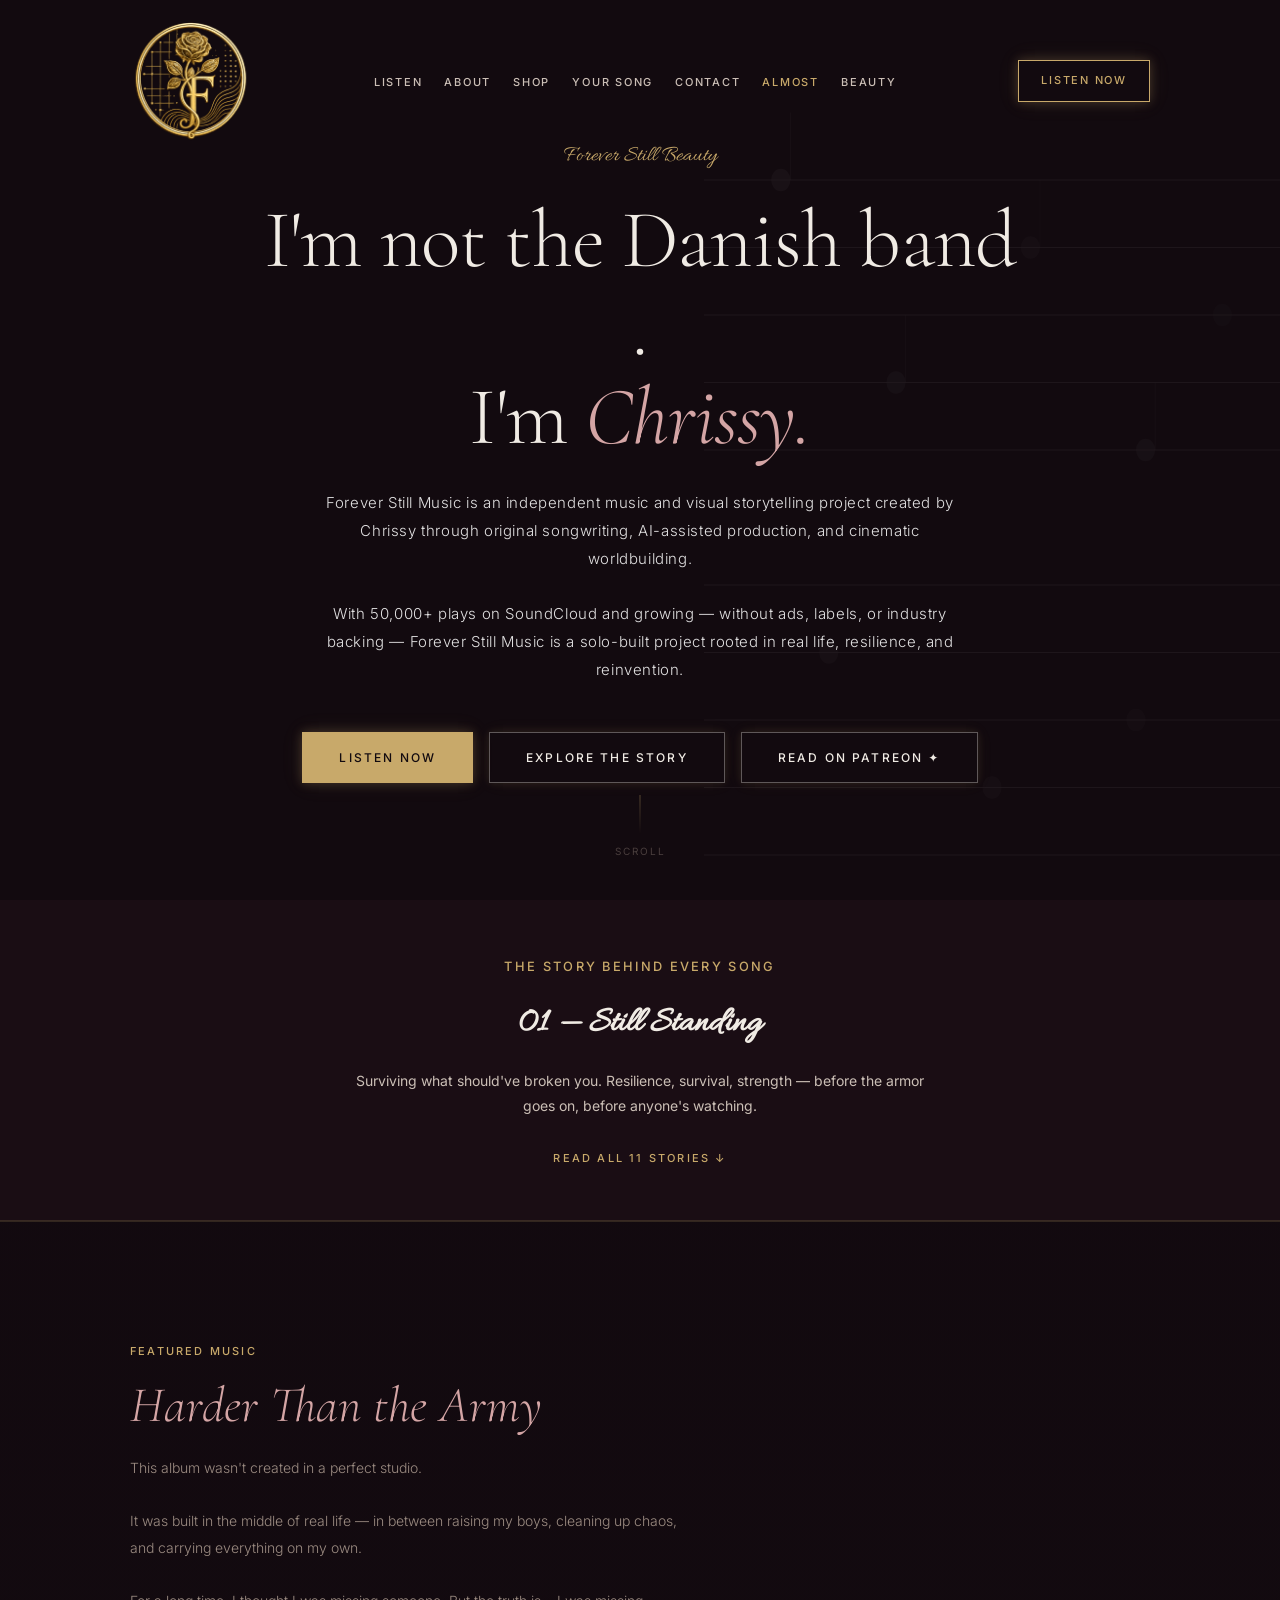
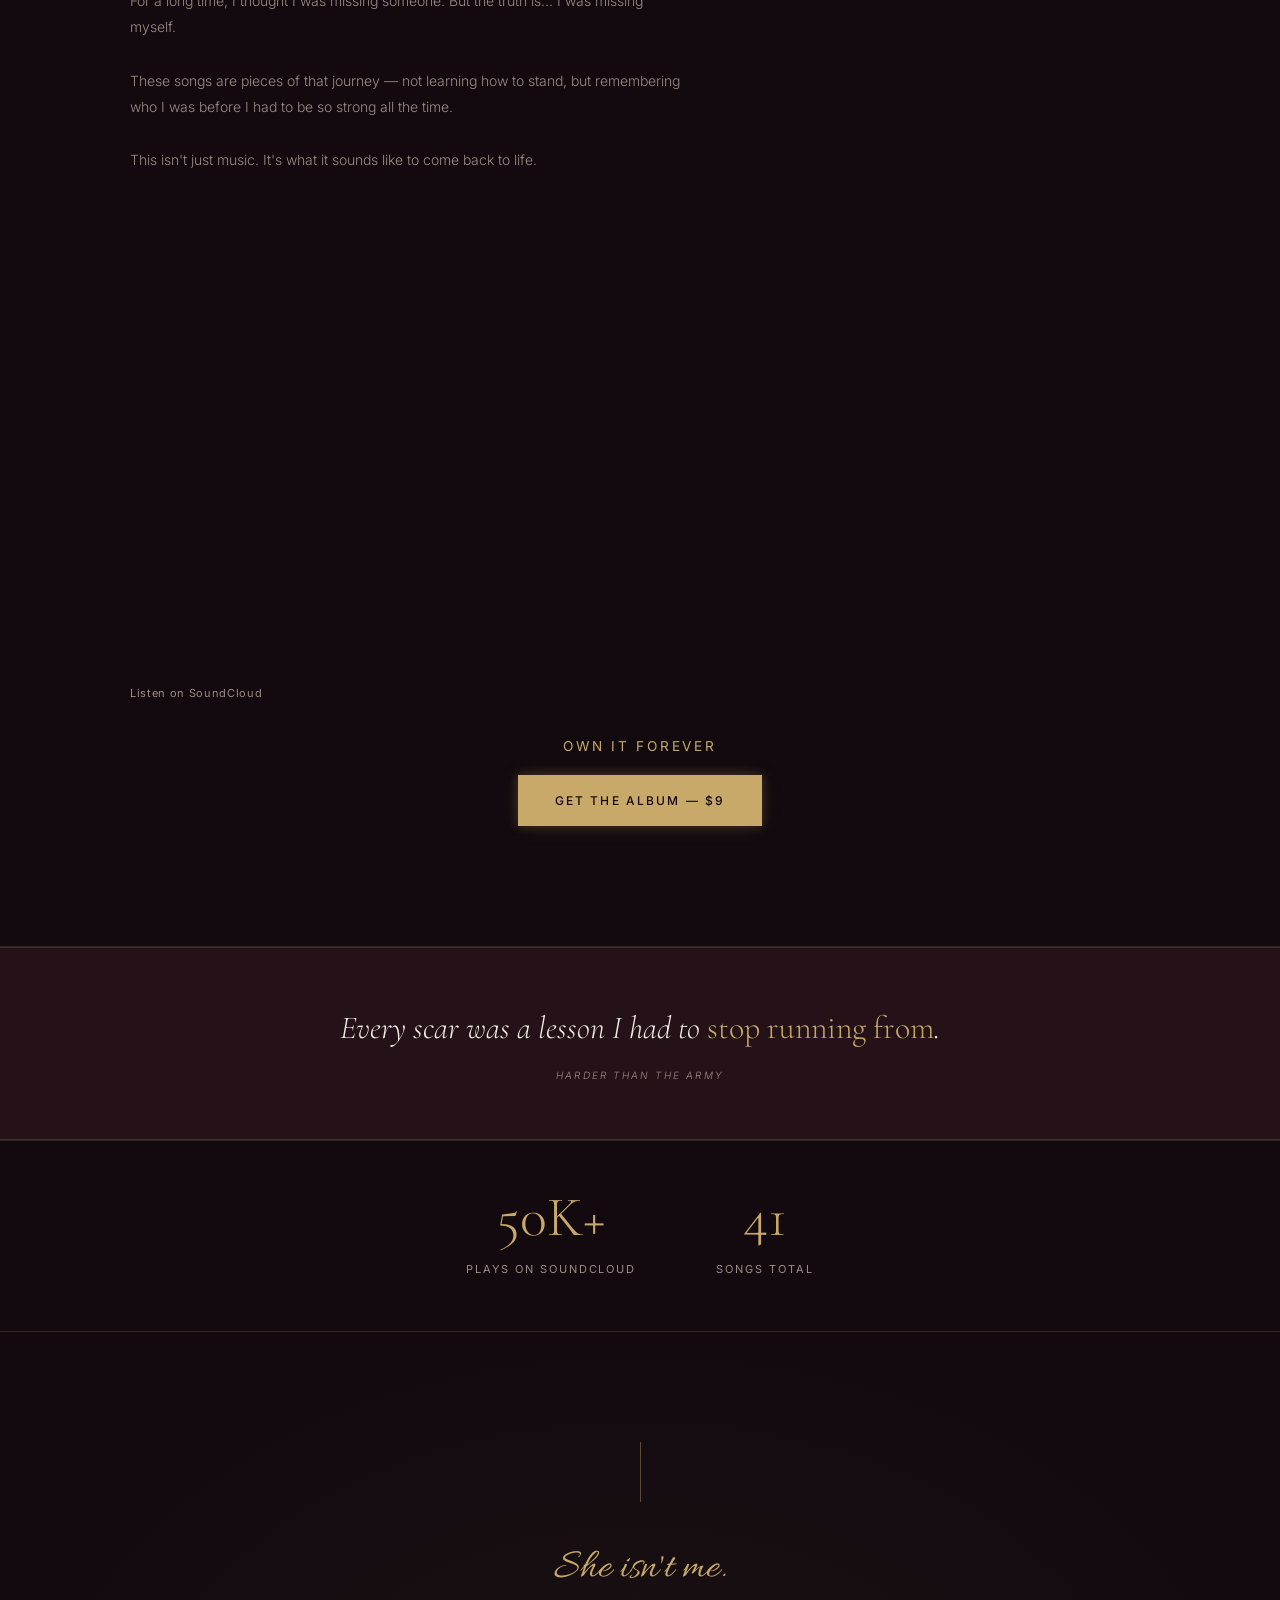
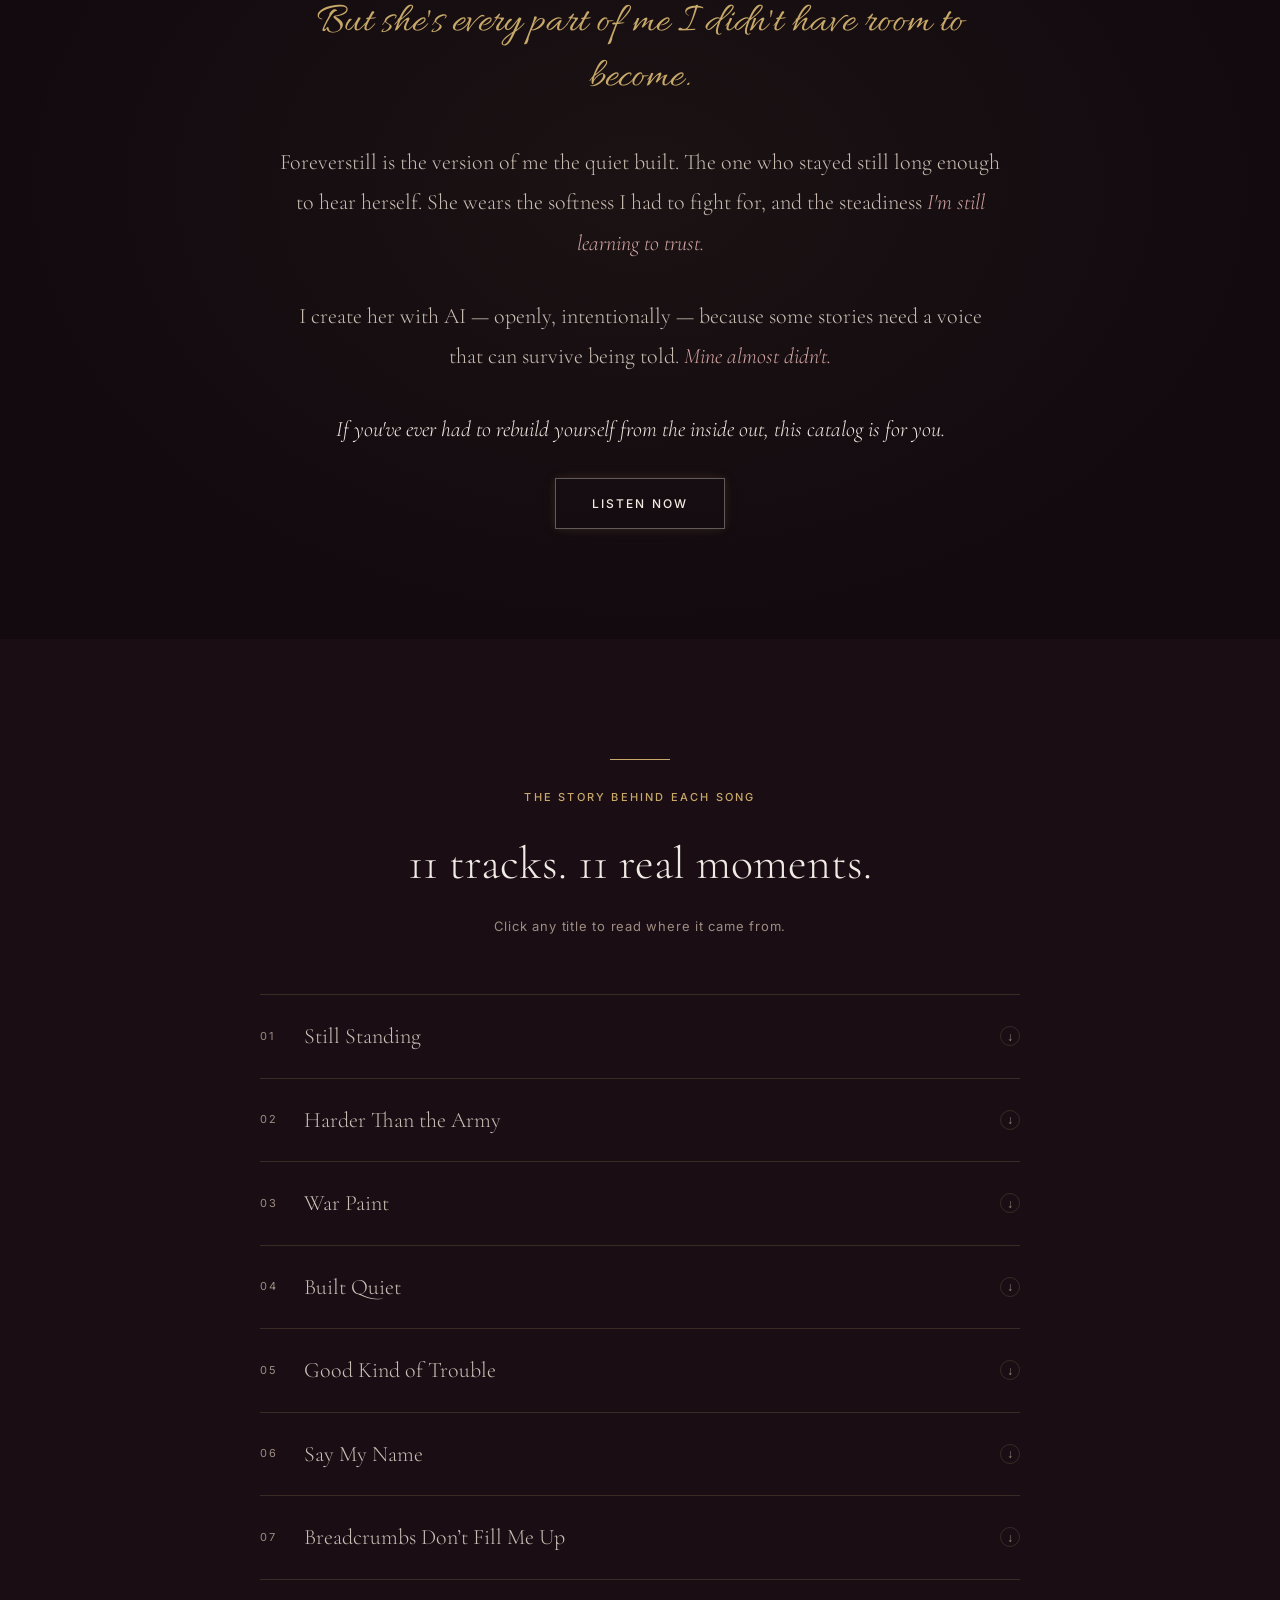
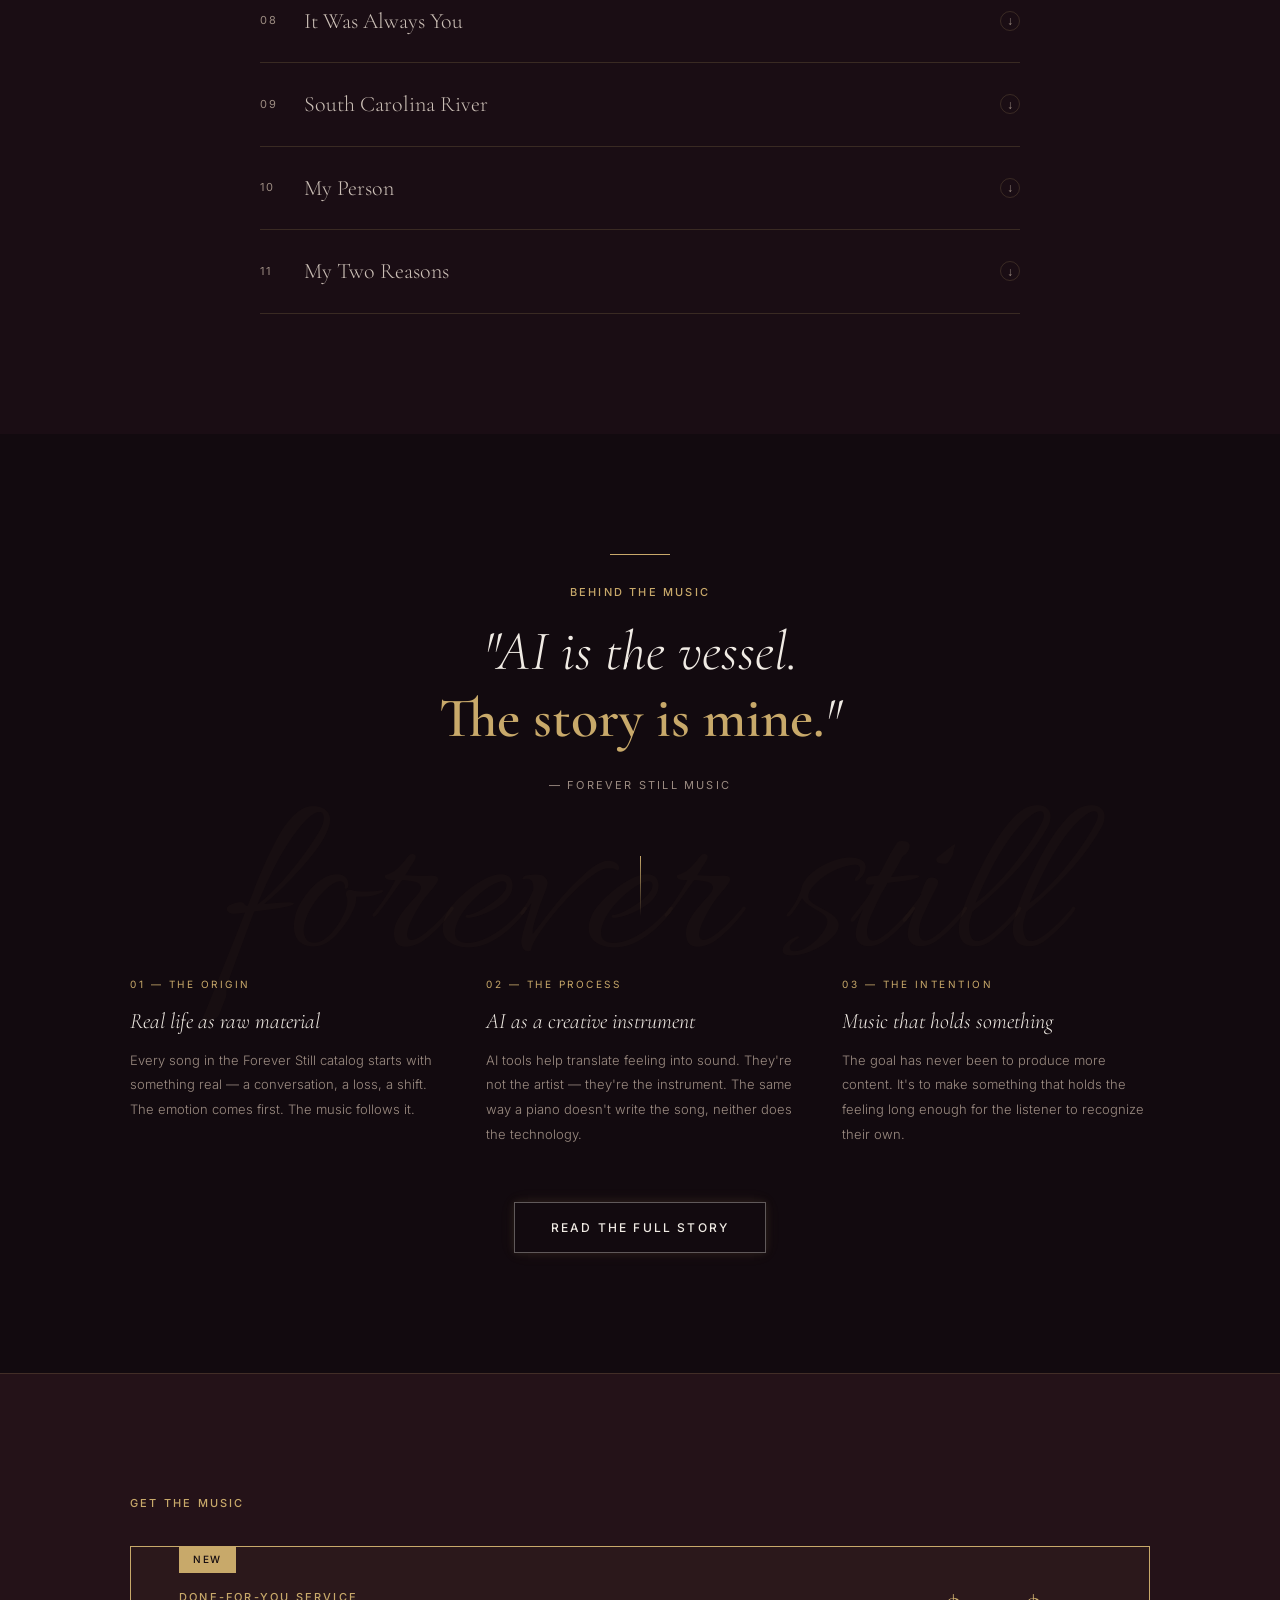
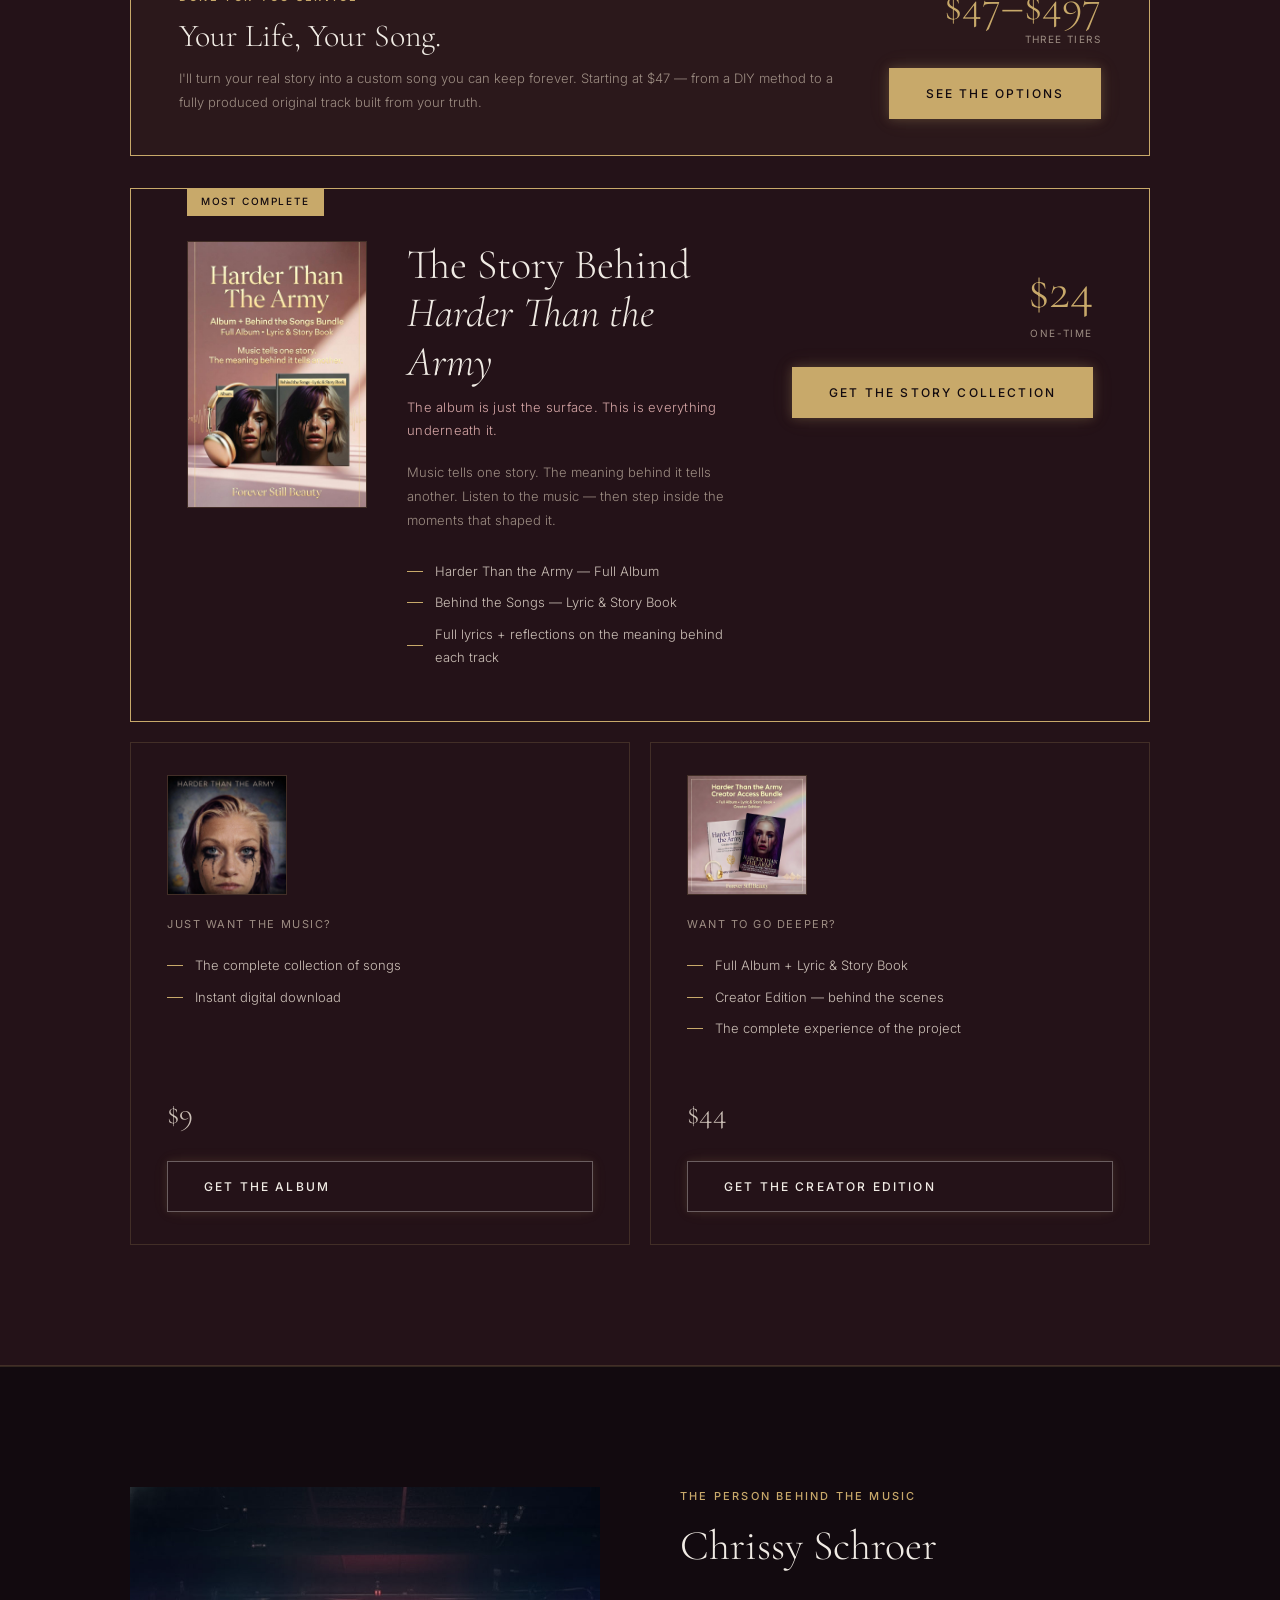
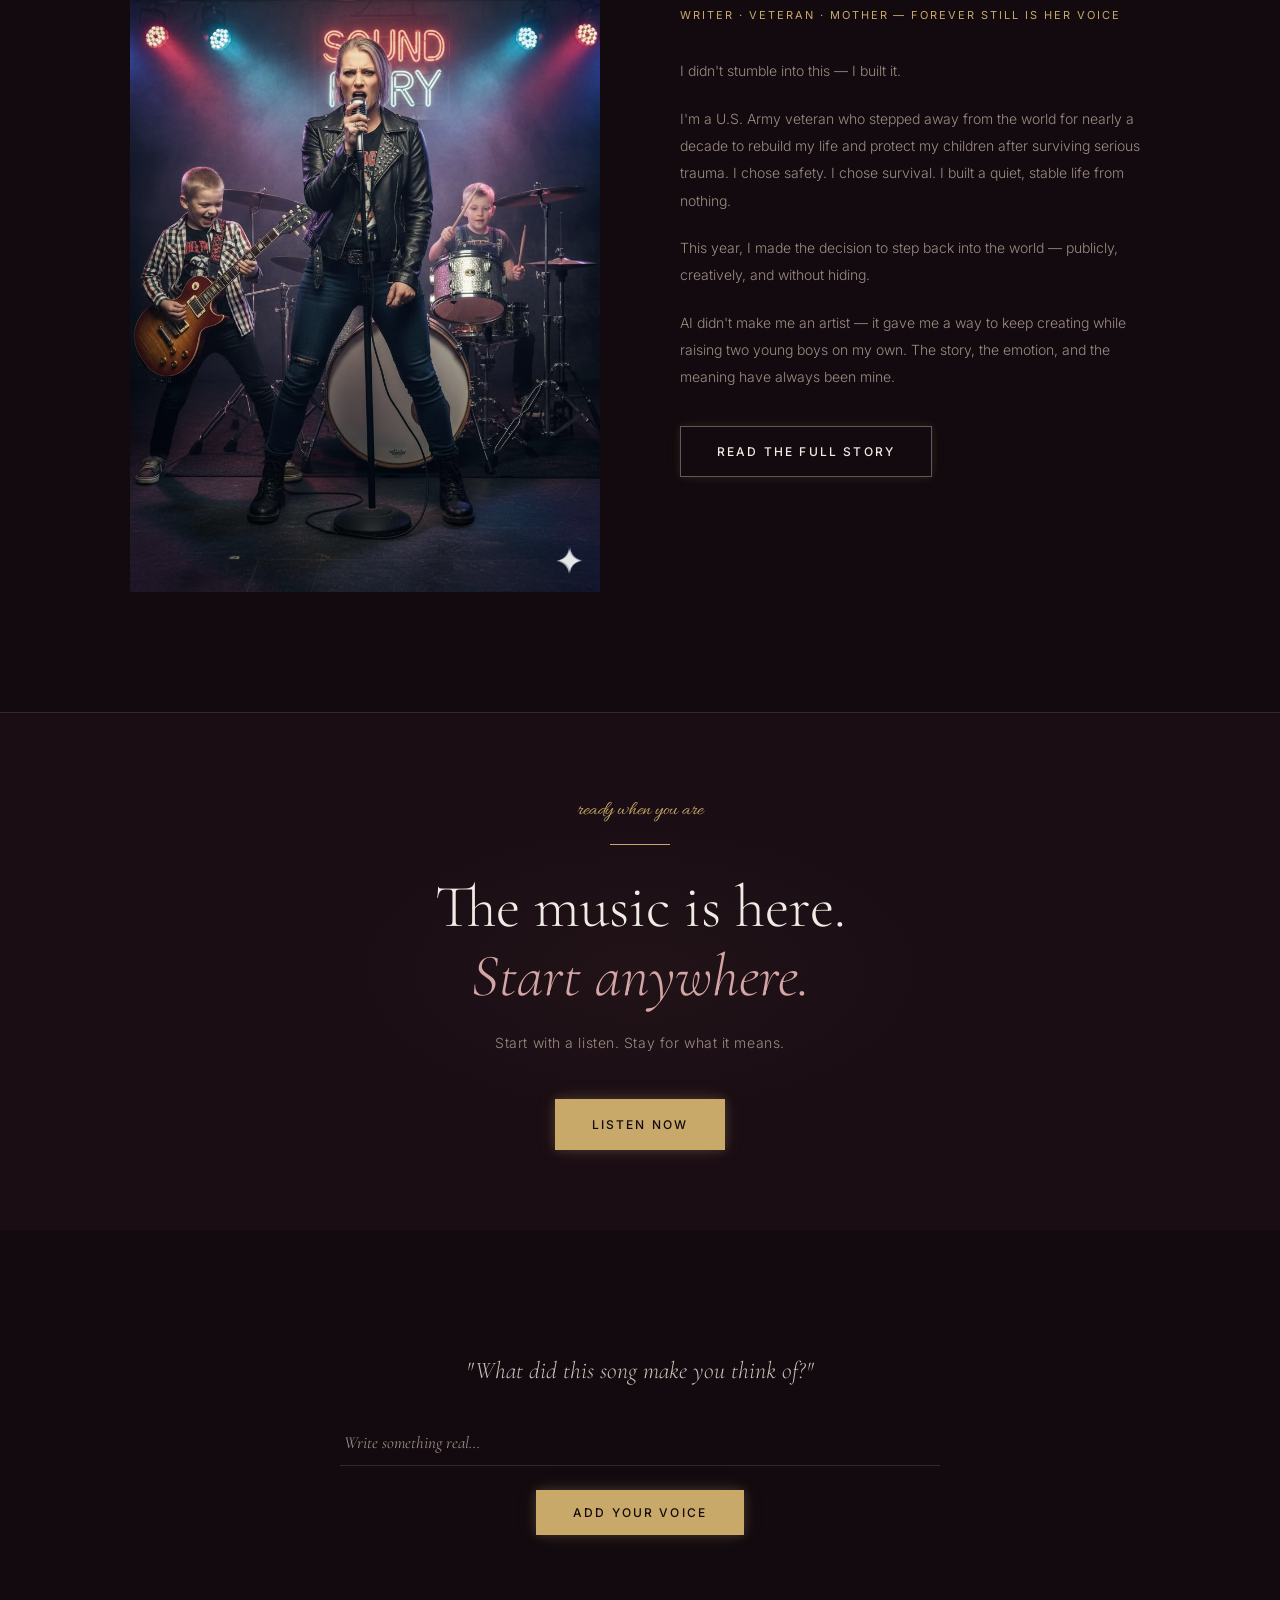
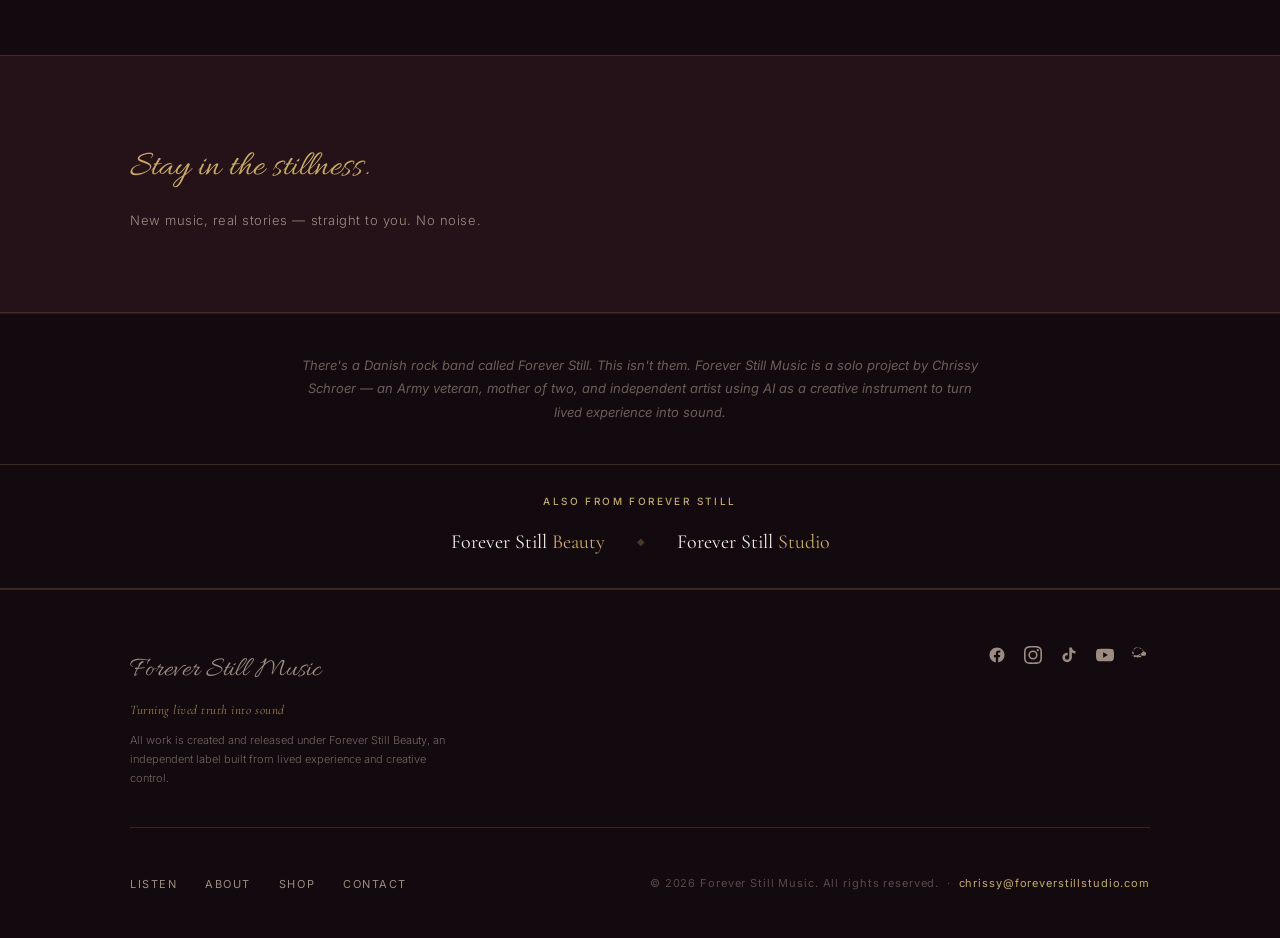
==== commit 61ffe4d4: "Add site favicon (gold emblem) across all pages Generated favicon.ico (16/32/48), favicon-32/16 PNGs" ====
--- a/index.html
+++ b/index.html
@@ -6,6 +6,12 @@
   <meta name="viewport" content="width=device-width, initial-scale=1.0" />
   <title>Forever Still Music — Chrissy Schroer | Veteran-built, AI-assisted music</title>
   <meta name="description" content="Veteran-built, AI-assisted music by Chrissy Schroer. 11-track debut album, 41 songs. 50K+ plays — no label, no ads. (Not the Danish band.)">
+
+  <!-- Favicon -->
+  <link rel="icon" href="images/favicon.ico" sizes="any">
+  <link rel="icon" type="image/png" sizes="32x32" href="images/favicon-32x32.png">
+  <link rel="icon" type="image/png" sizes="16x16" href="images/favicon-16x16.png">
+  <link rel="apple-touch-icon" href="images/apple-touch-icon.png">
 
   <!-- Open Graph -->
   <meta property="og:title" content="Forever Still Music — Chrissy Schroer">
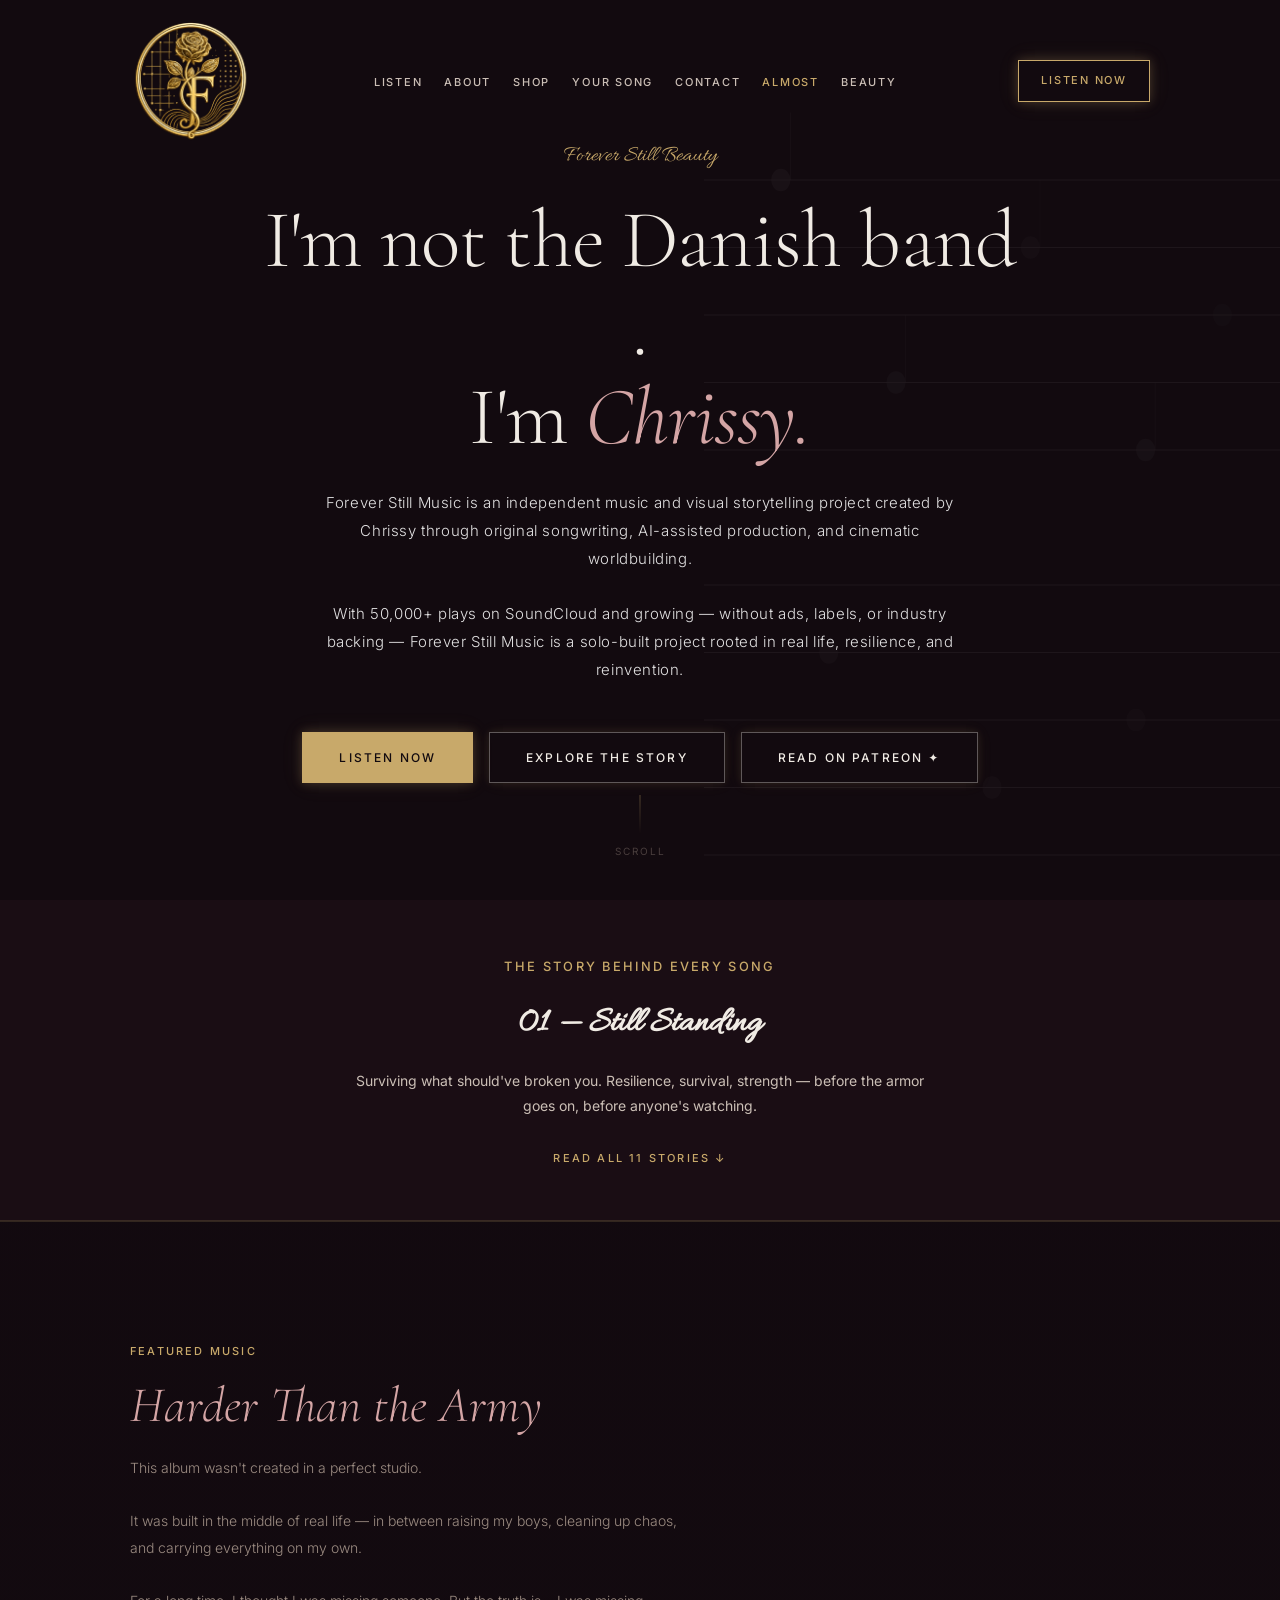
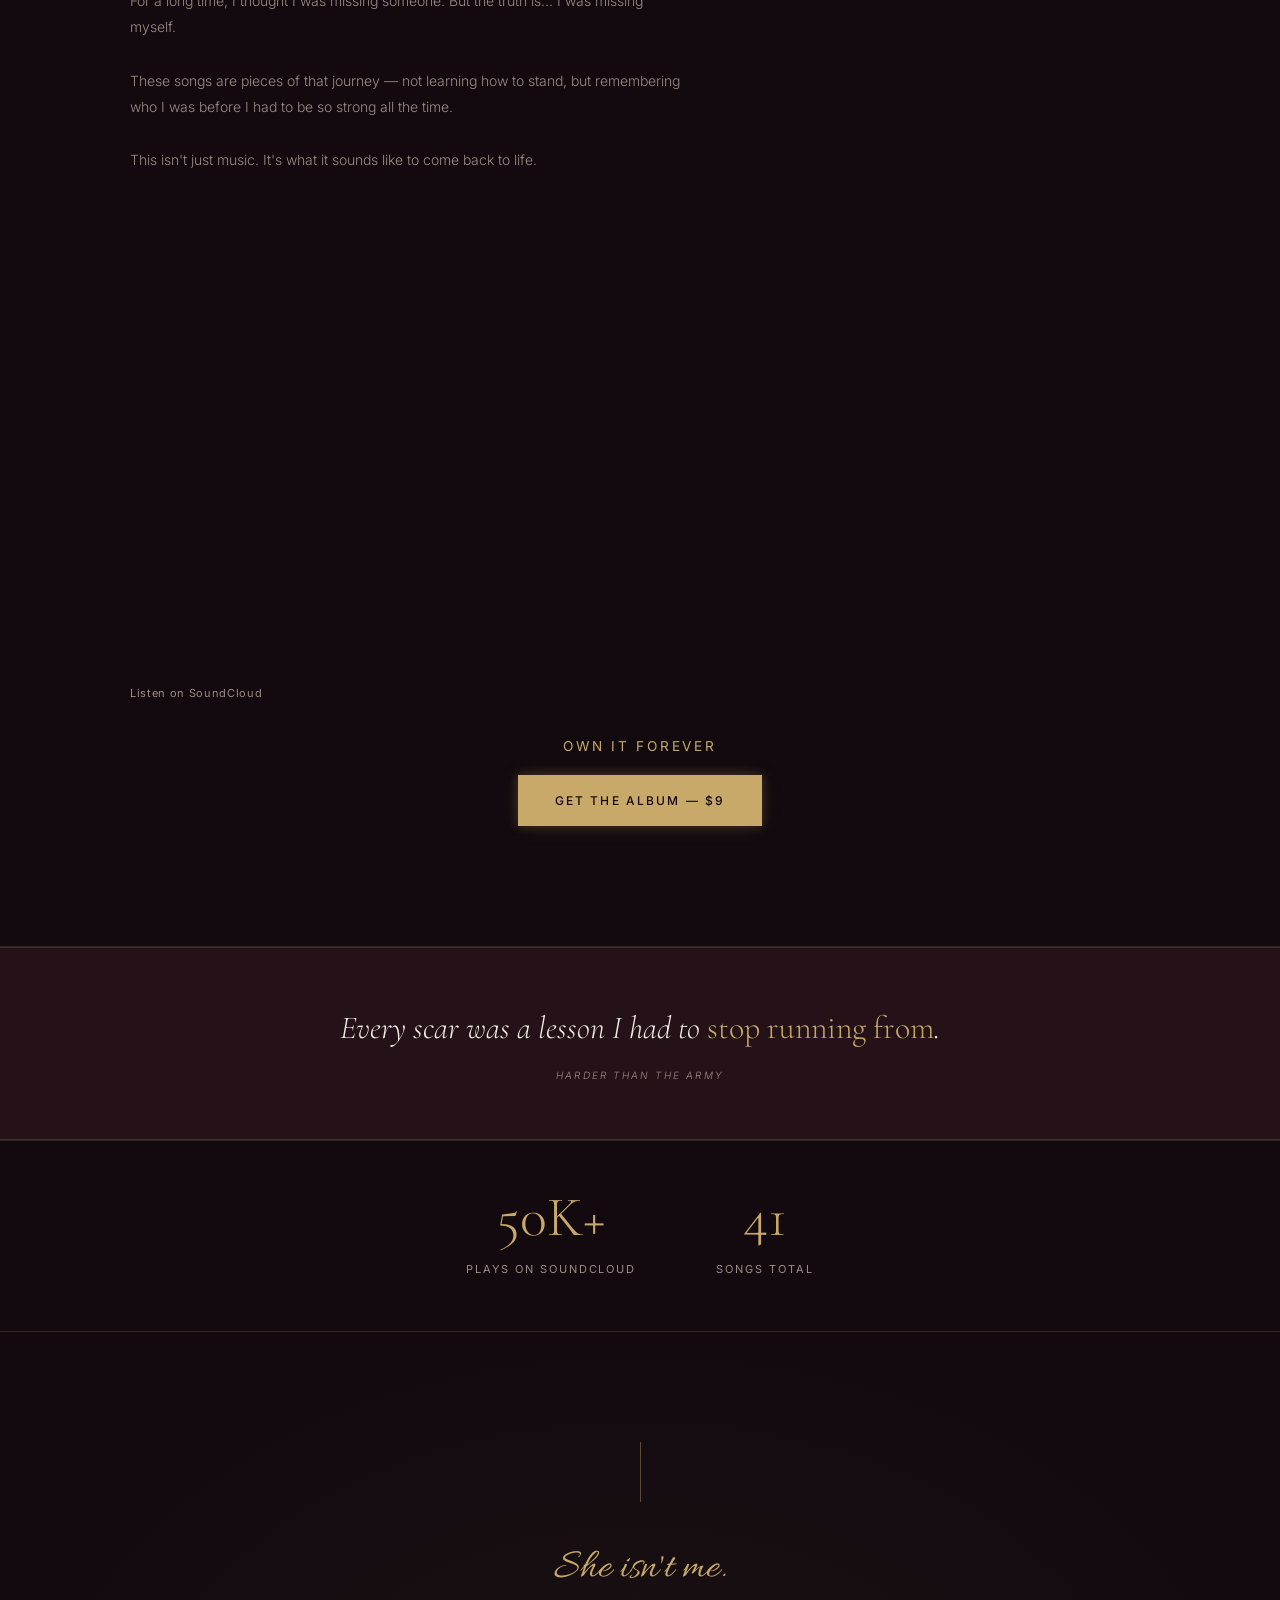
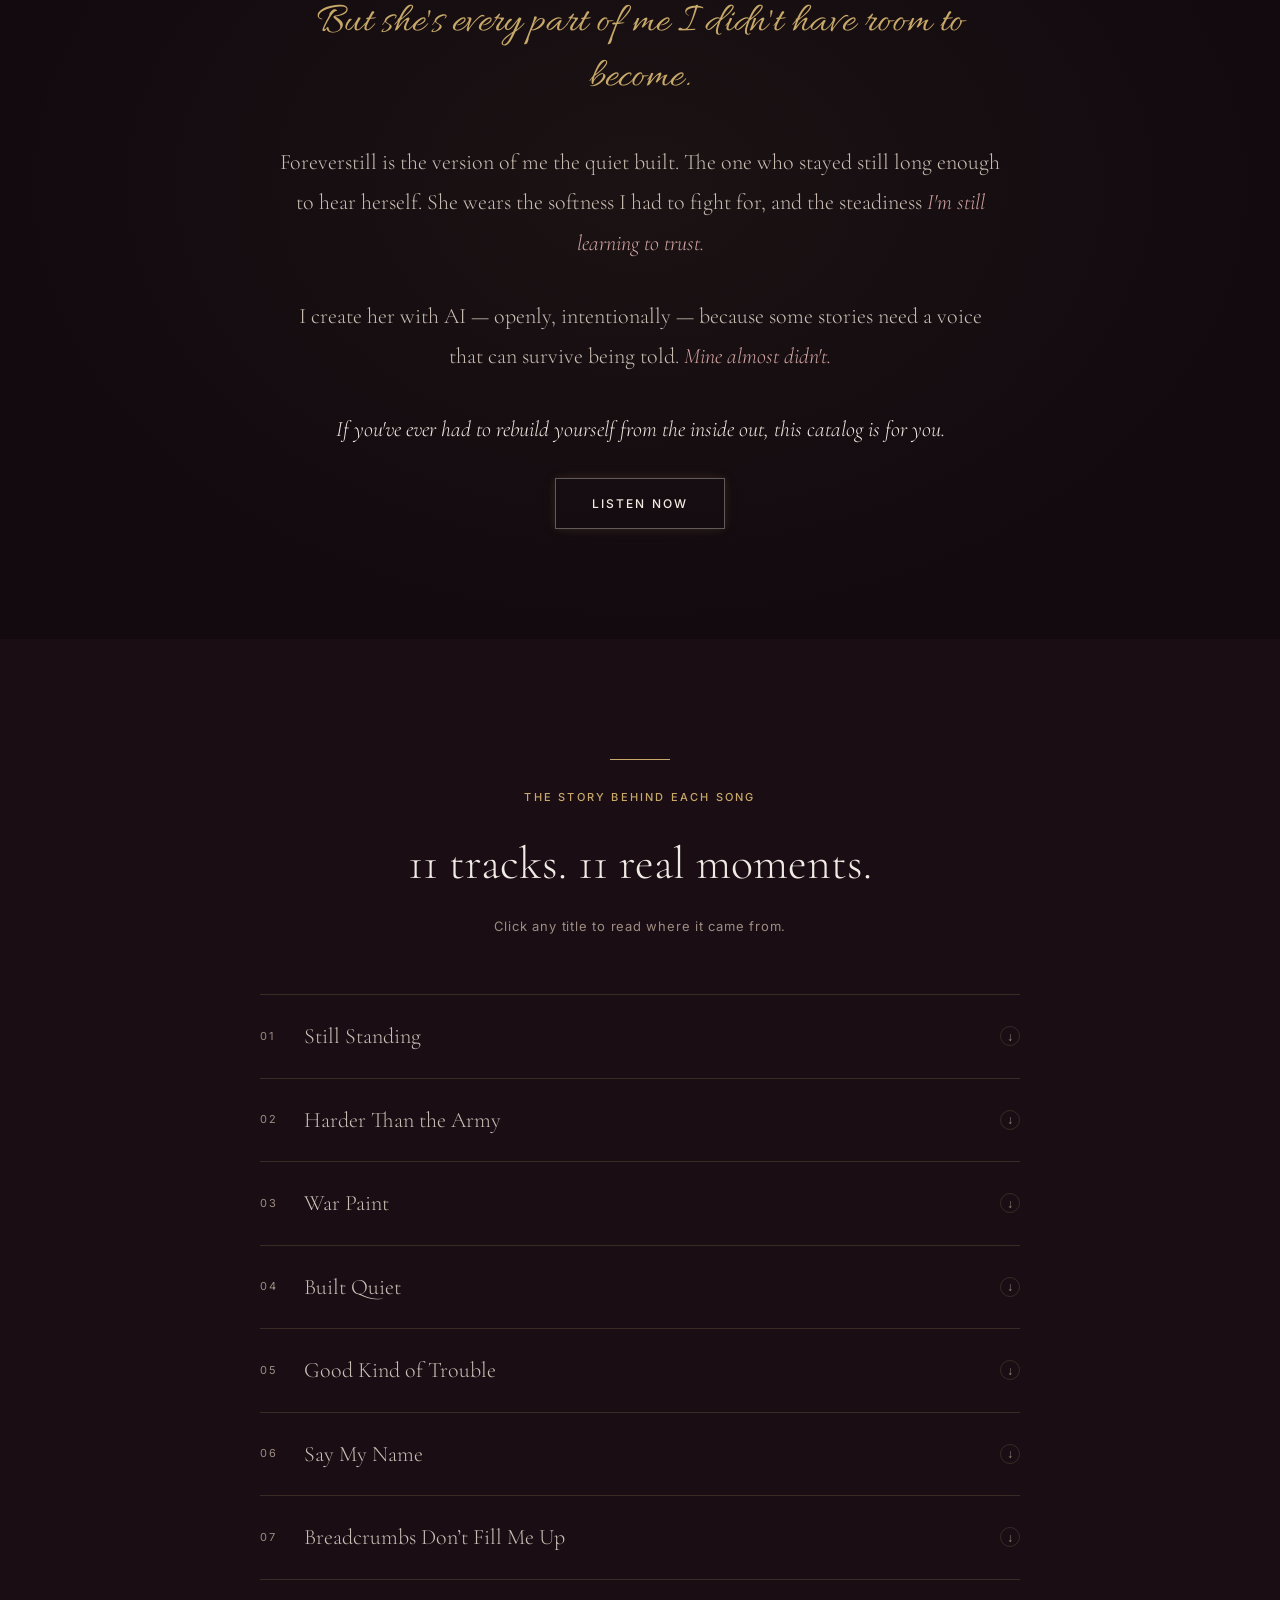
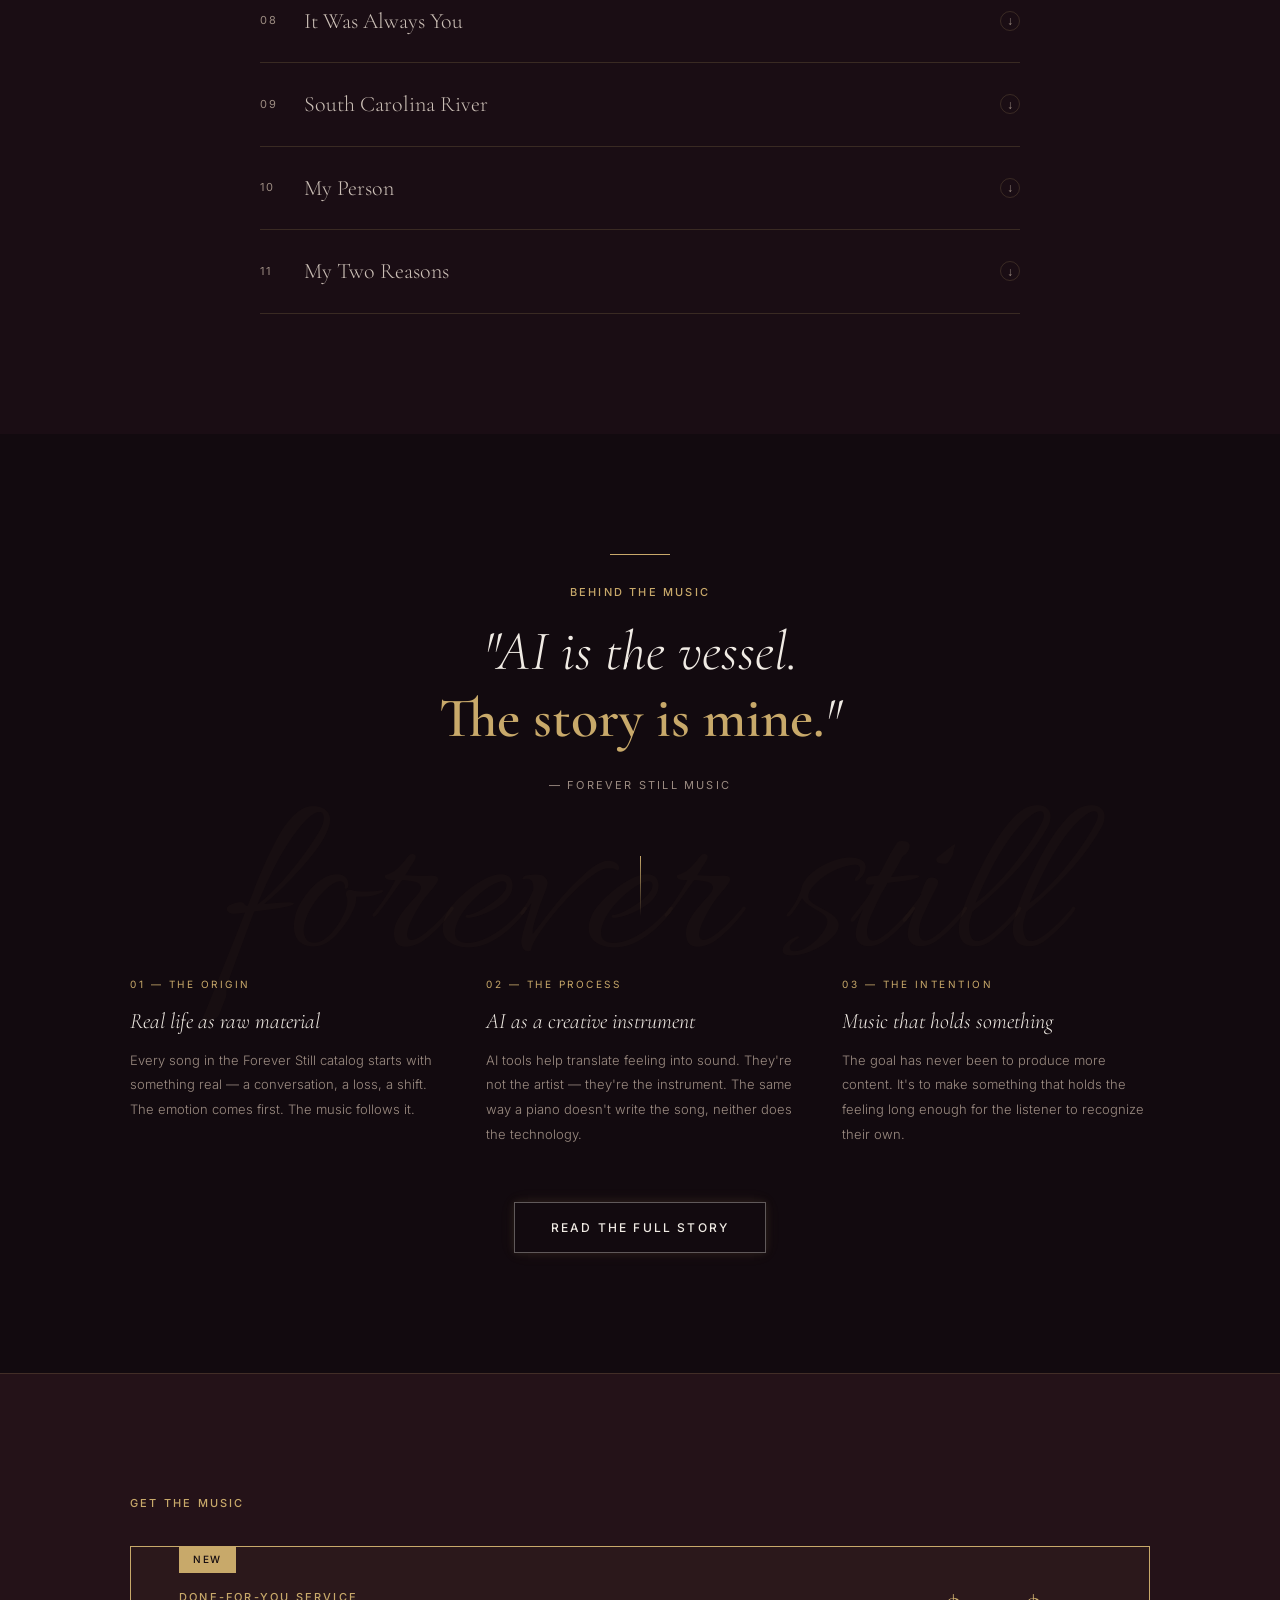
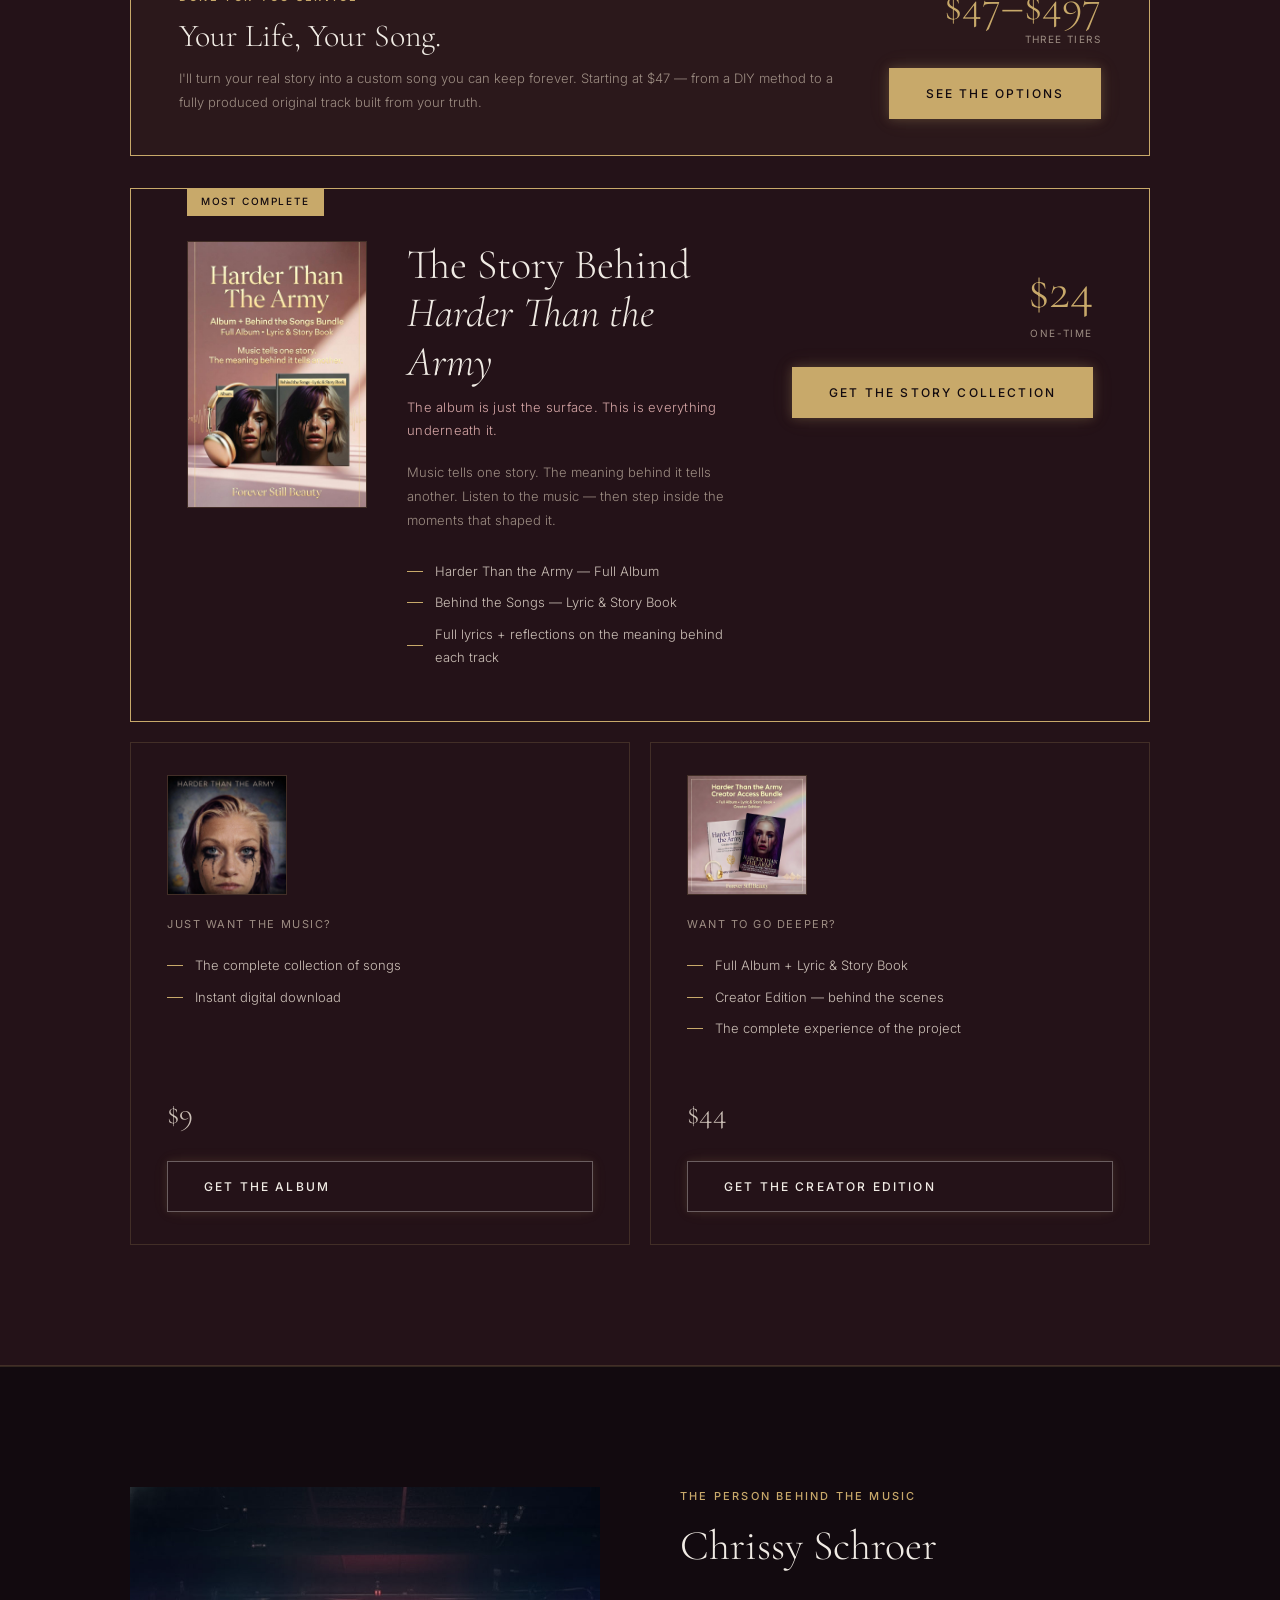
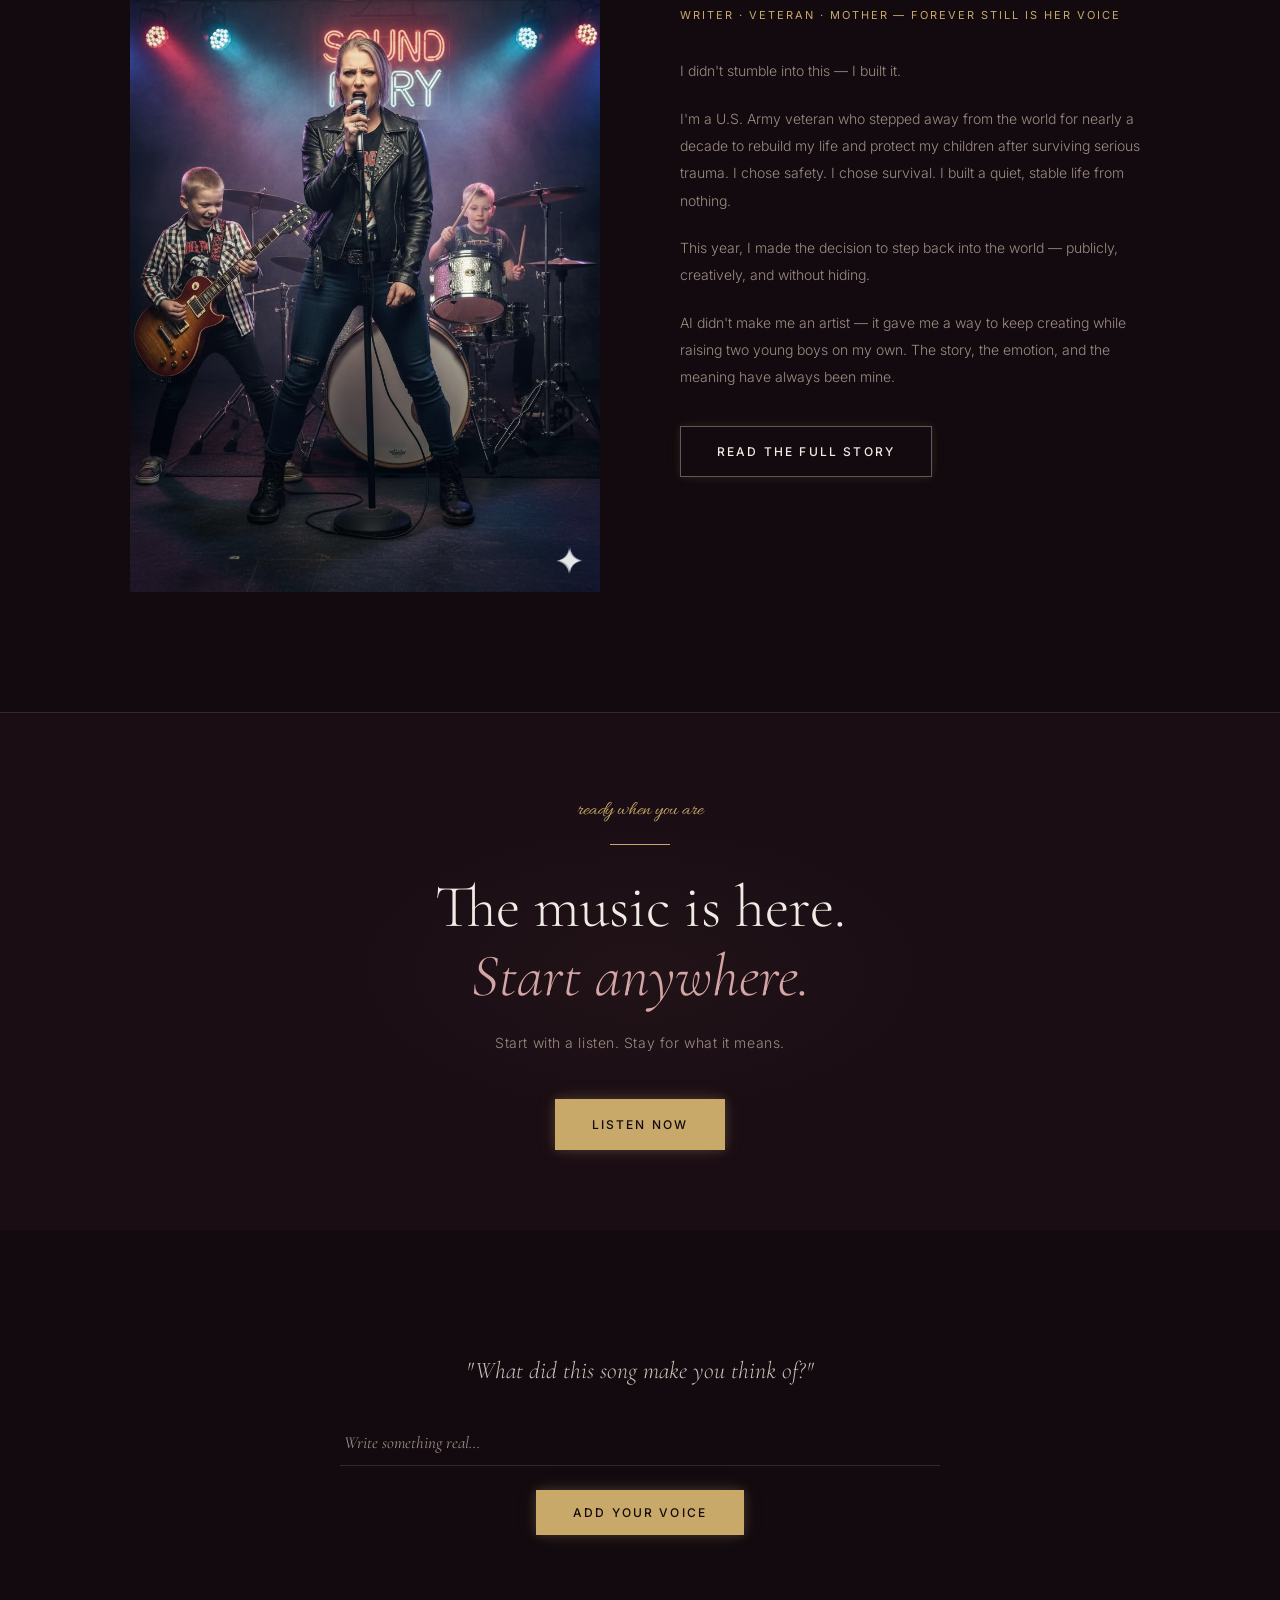
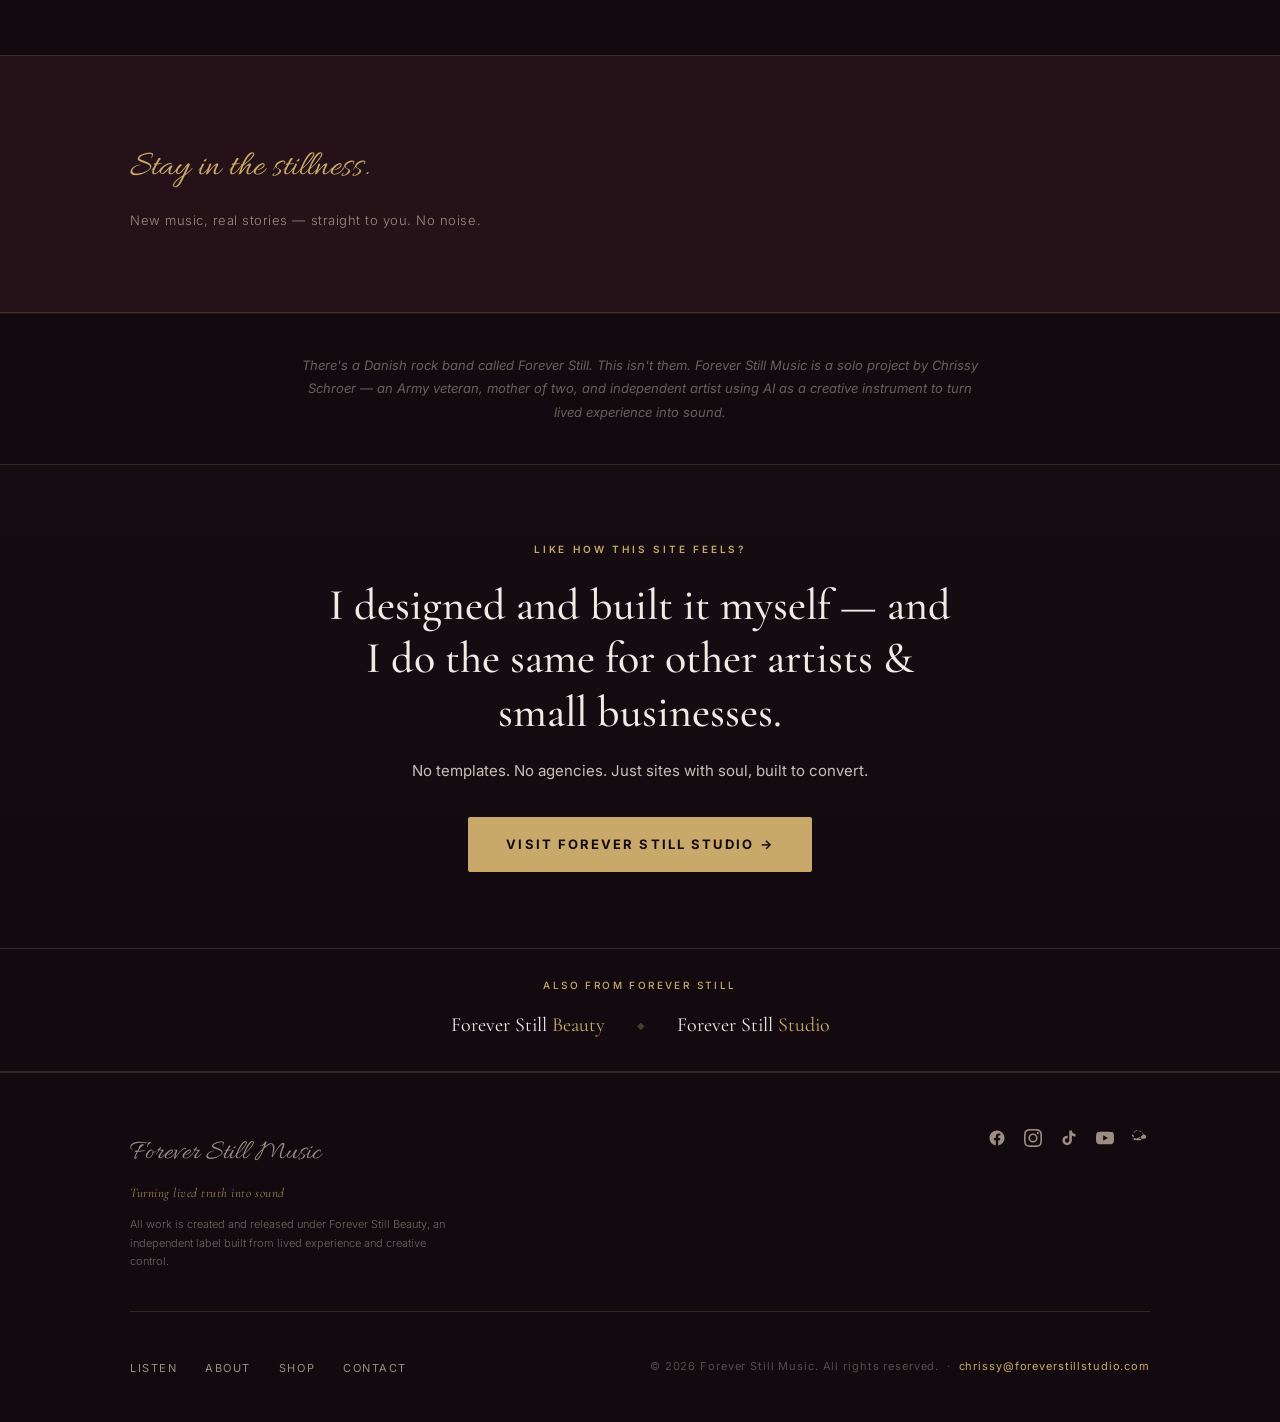
==== commit 40de5e22: "Add studio CTA band above footer on homepage - drives music visitors to foreverstillstudio.com" ====
--- a/index.html
+++ b/index.html
@@ -1963,6 +1963,28 @@
     </p>
   </section>
 
+  <!-- ── Studio CTA ──────────────────────────────────────────── -->
+  <style>
+    .studio-cta__btn {
+      display:inline-block;background:#C8A96A;color:#120a0f;
+      font-family:'Inter',sans-serif;font-size:13px;font-weight:700;
+      letter-spacing:0.16em;text-transform:uppercase;text-decoration:none;
+      padding:16px 38px;border-radius:2px;
+      transition:transform 0.2s ease, box-shadow 0.2s ease, background 0.2s ease;
+    }
+    .studio-cta__btn:hover {
+      transform:translateY(-2px);
+      box-shadow:0 10px 30px rgba(200,169,106,0.3);
+      background:#d8bd84;
+    }
+  </style>
+  <section style="background:linear-gradient(180deg,#160d12 0%,#120a0f 100%);border-top:1px solid rgba(200,169,106,0.2);padding:76px 40px;text-align:center;">
+    <p style="font-family:'Inter',sans-serif;font-size:10px;font-weight:600;letter-spacing:0.28em;text-transform:uppercase;color:#C8A96A;margin:0 0 20px;">Like how this site feels?</p>
+    <h2 style="font-family:'Cormorant Garamond',Georgia,serif;font-size:clamp(28px,5vw,44px);font-weight:500;color:#f0ebe4;line-height:1.22;margin:0 auto 18px;max-width:640px;">I designed and built it myself &mdash; and I do the same for other artists &amp; small businesses.</h2>
+    <p style="font-family:'Inter',sans-serif;font-size:15px;line-height:1.7;color:#cbbfb6;max-width:480px;margin:0 auto 34px;">No templates. No agencies. Just sites with soul, built to convert.</p>
+    <a href="https://www.foreverstillstudio.com" target="_blank" rel="noopener" class="studio-cta__btn">Visit Forever Still Studio &rarr;</a>
+  </section>
+
   <!-- Also from Forever Still -->
   <section style="background:#120a0f;border-top:1px solid rgba(200,169,106,0.2);border-bottom:1px solid rgba(200,169,106,0.2);padding:28px 40px;text-align:center;">
     <p style="font-family:'Inter',sans-serif;font-size:10px;font-weight:500;letter-spacing:0.24em;text-transform:uppercase;color:#C8A96A;margin-bottom:14px;">Also from Forever Still</p>
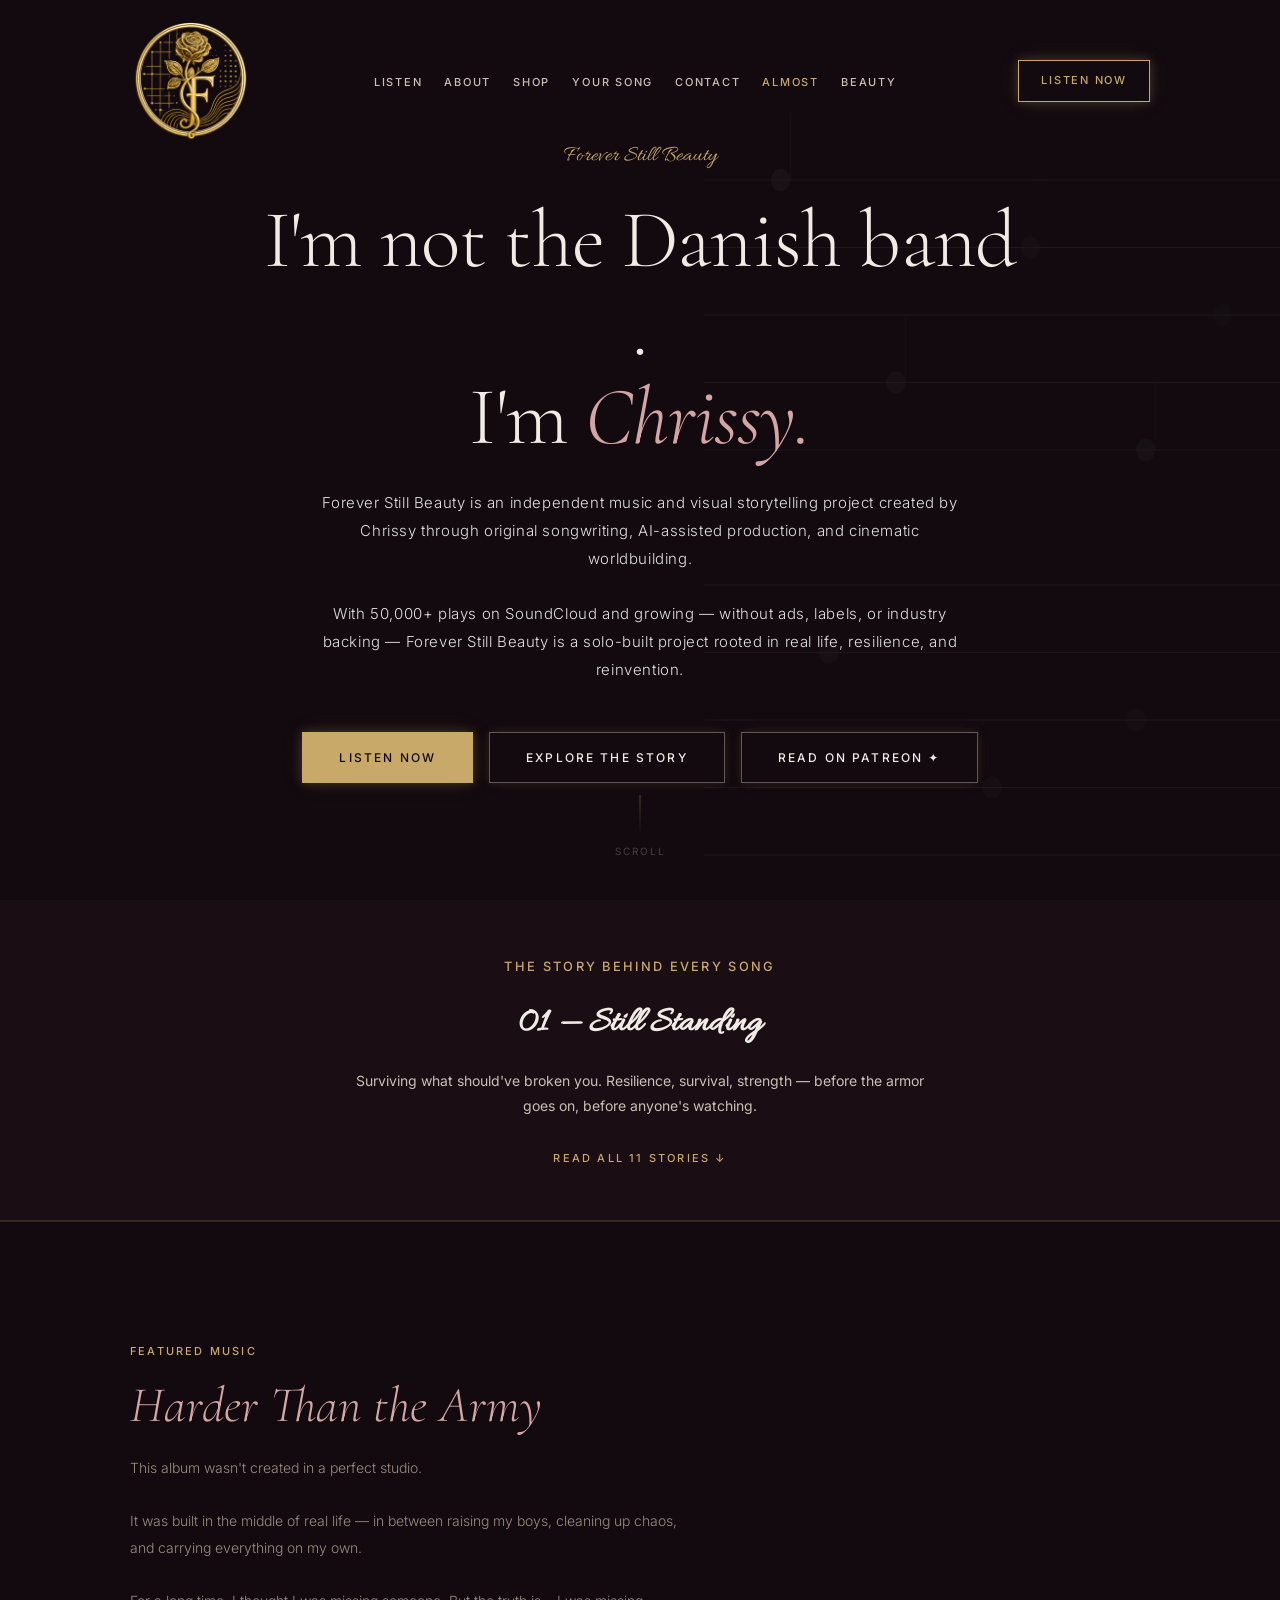
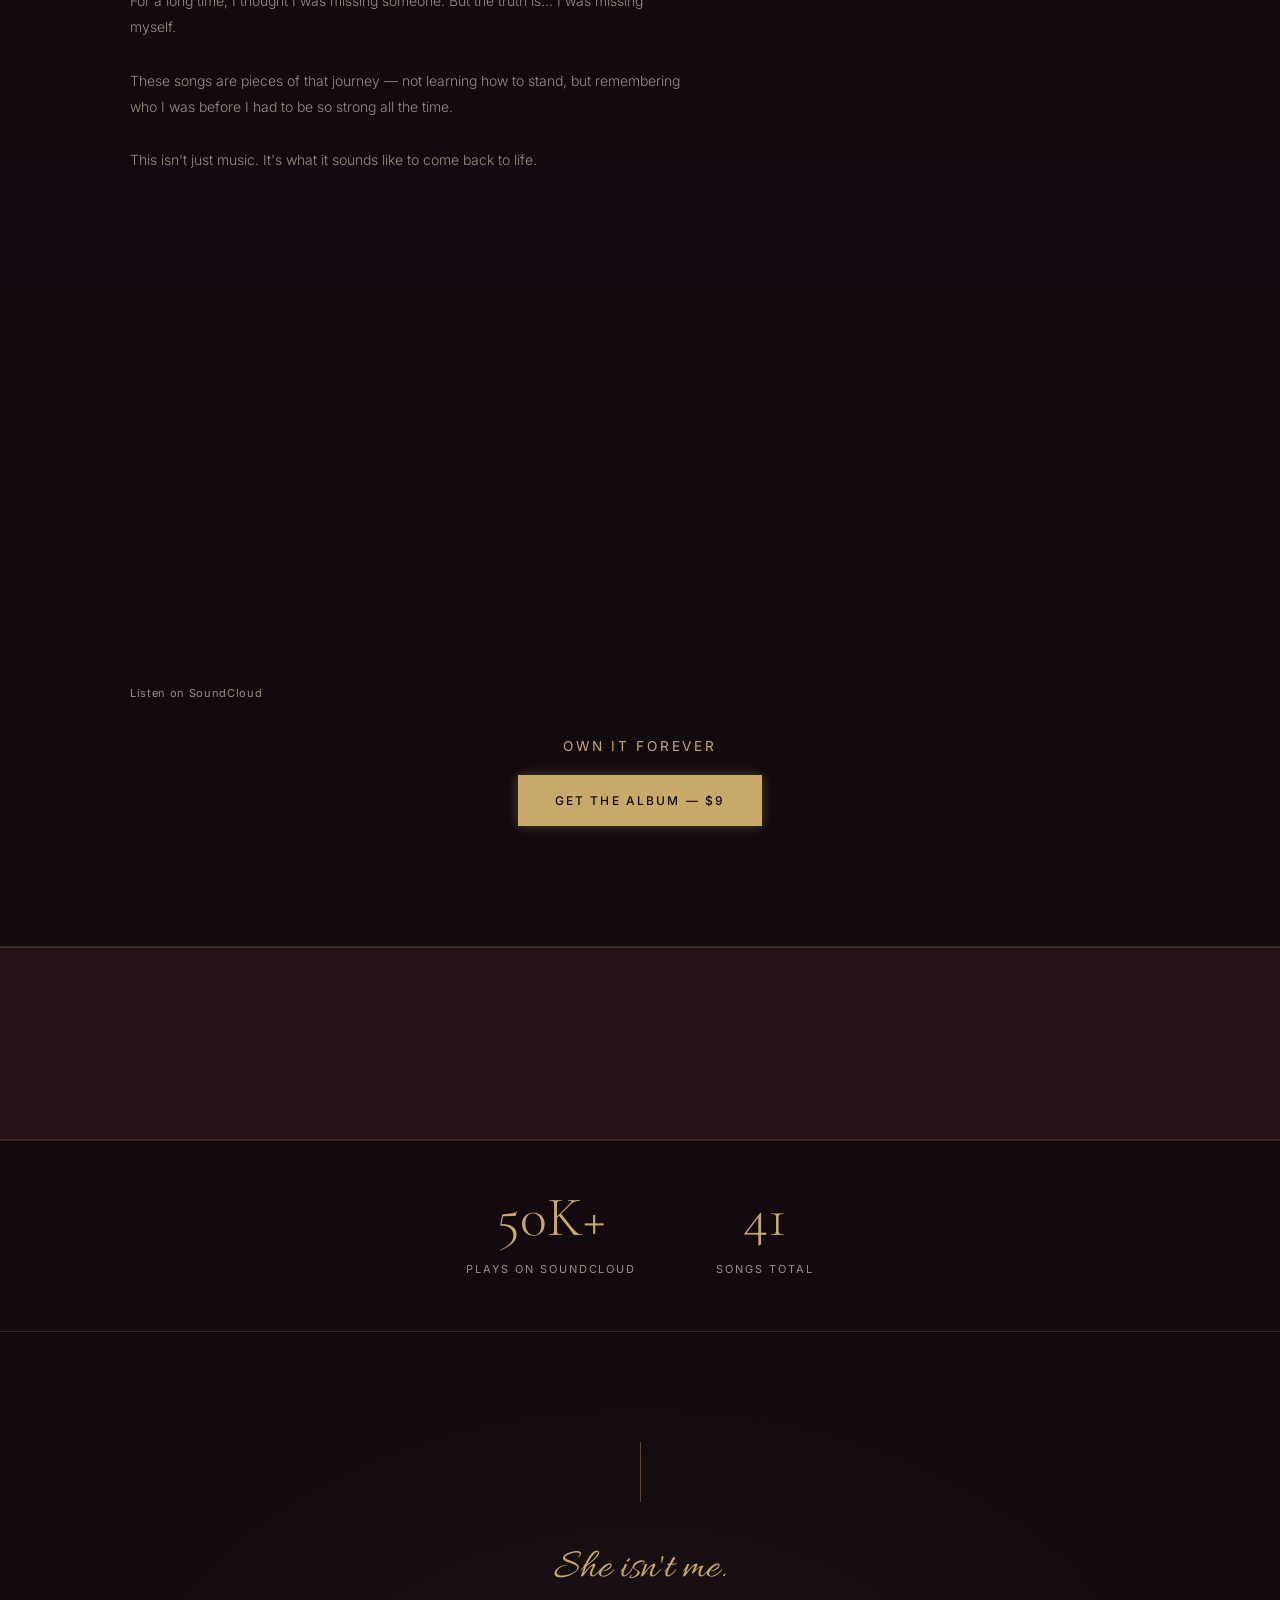
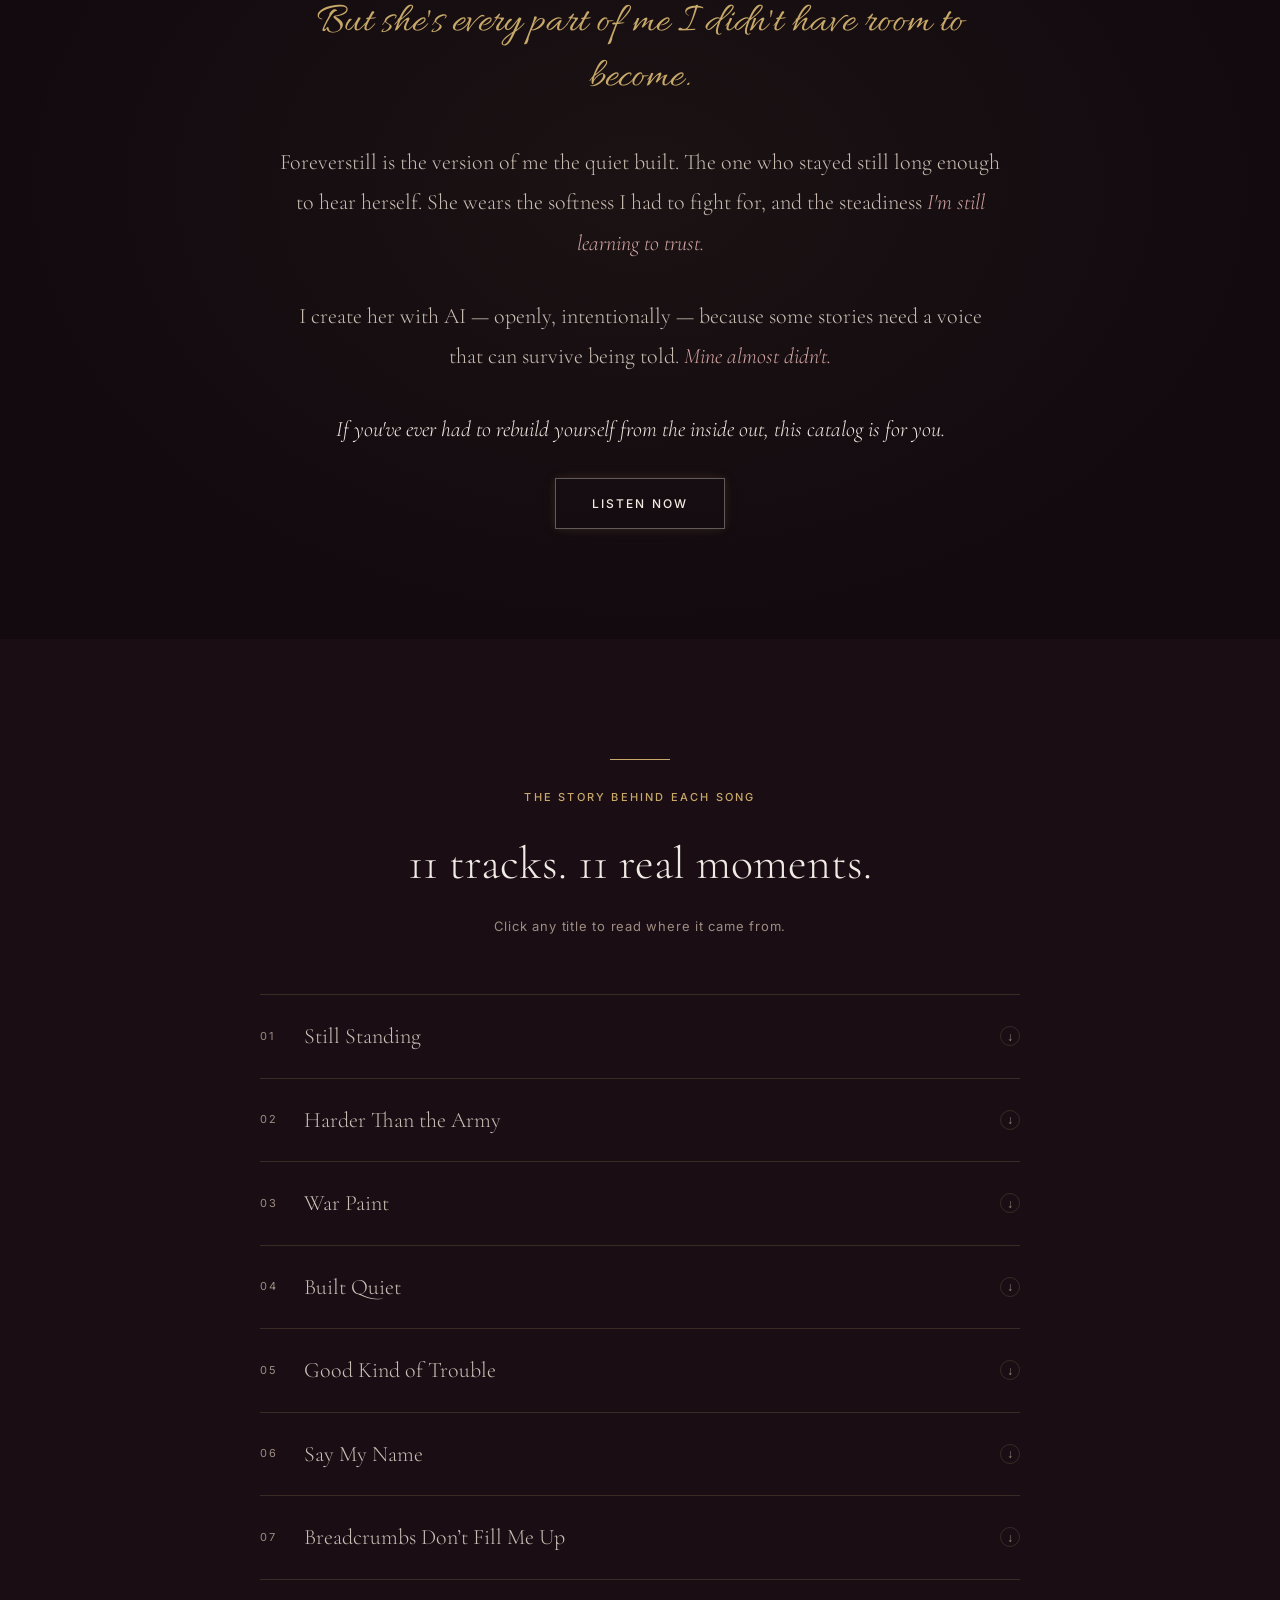
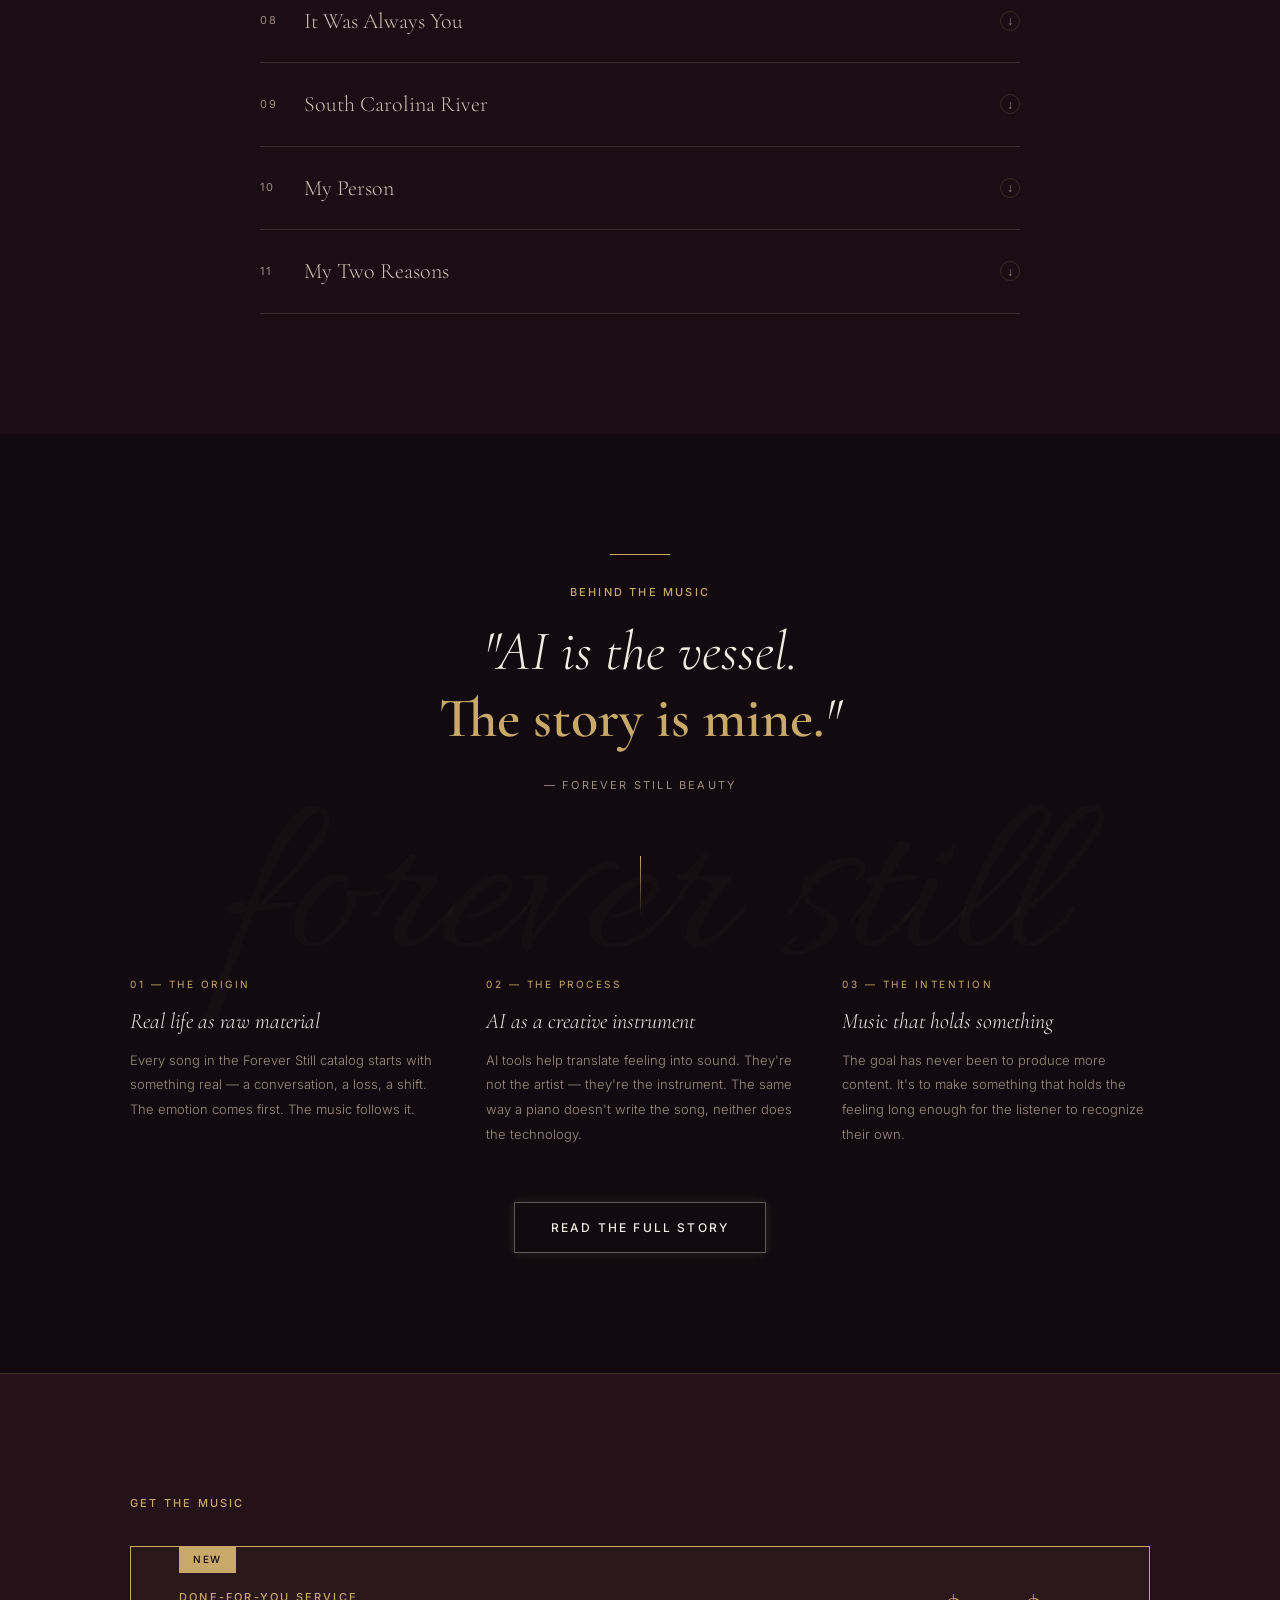
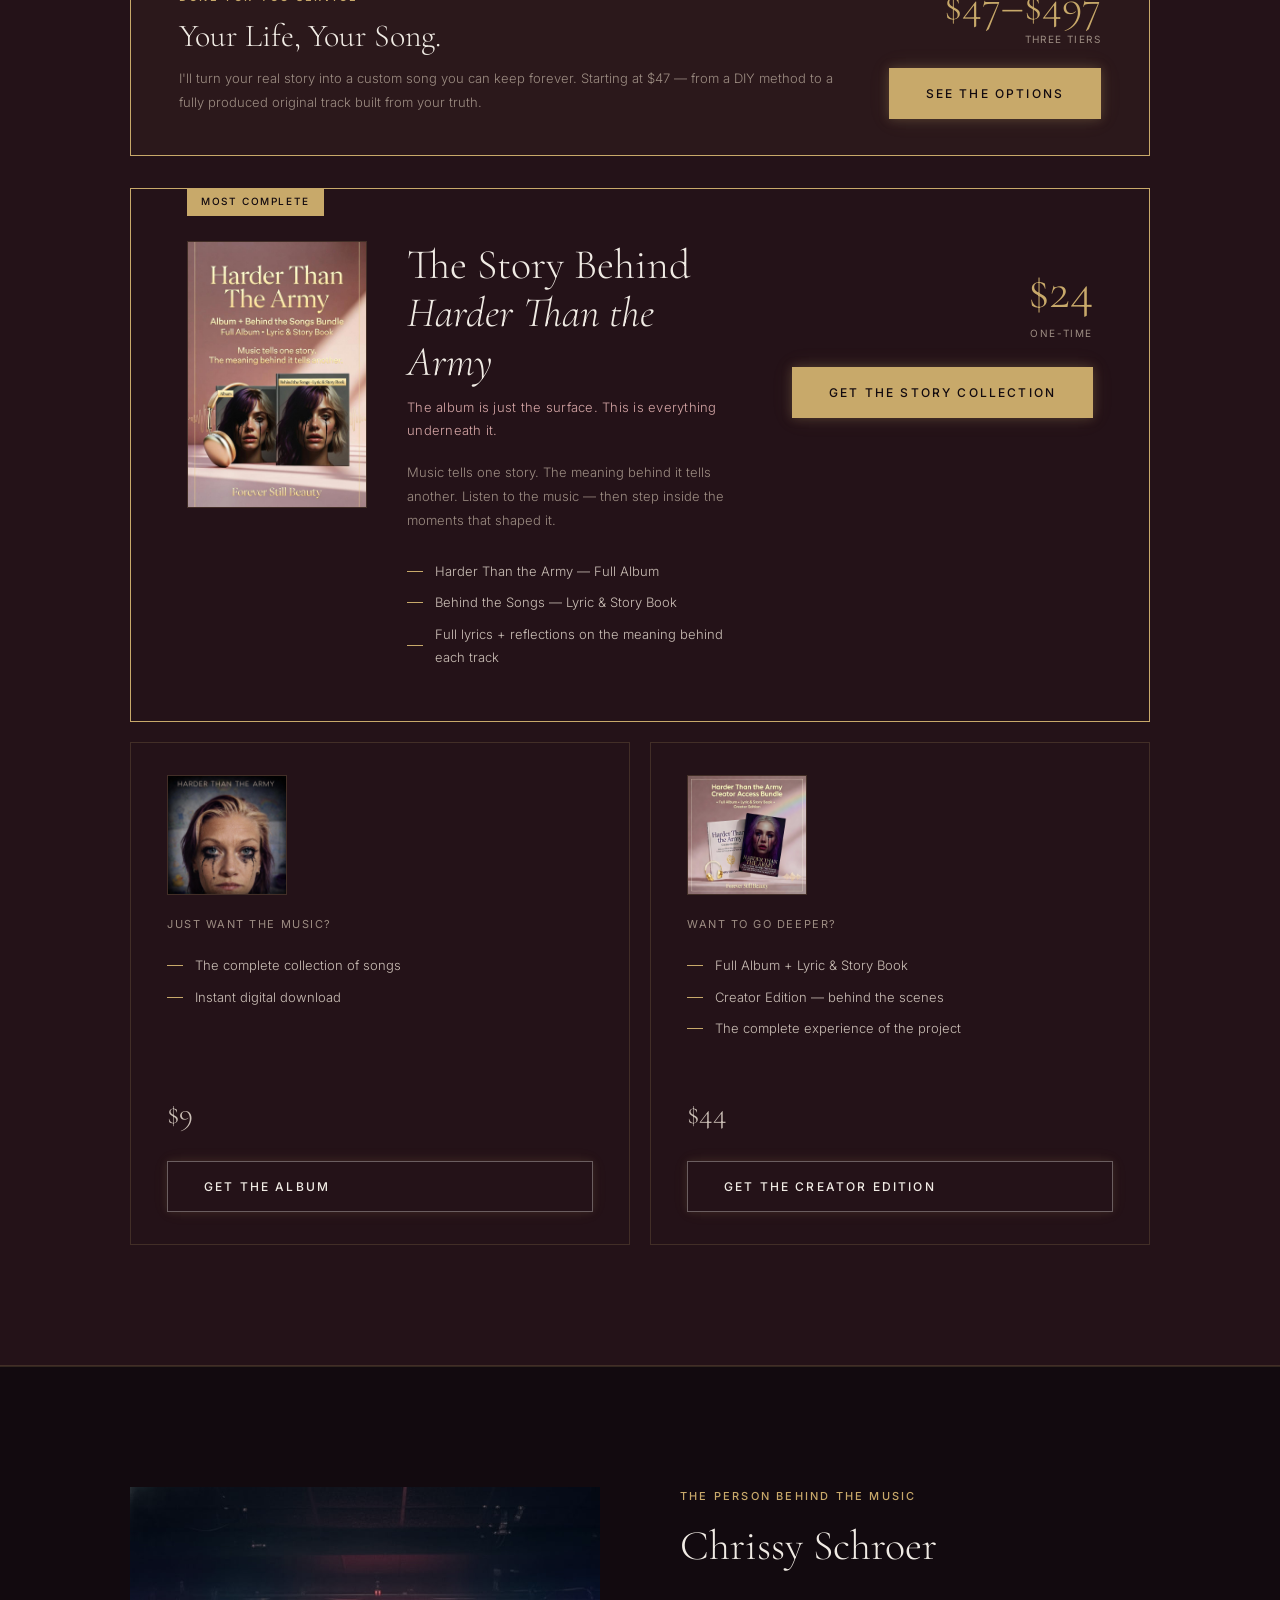
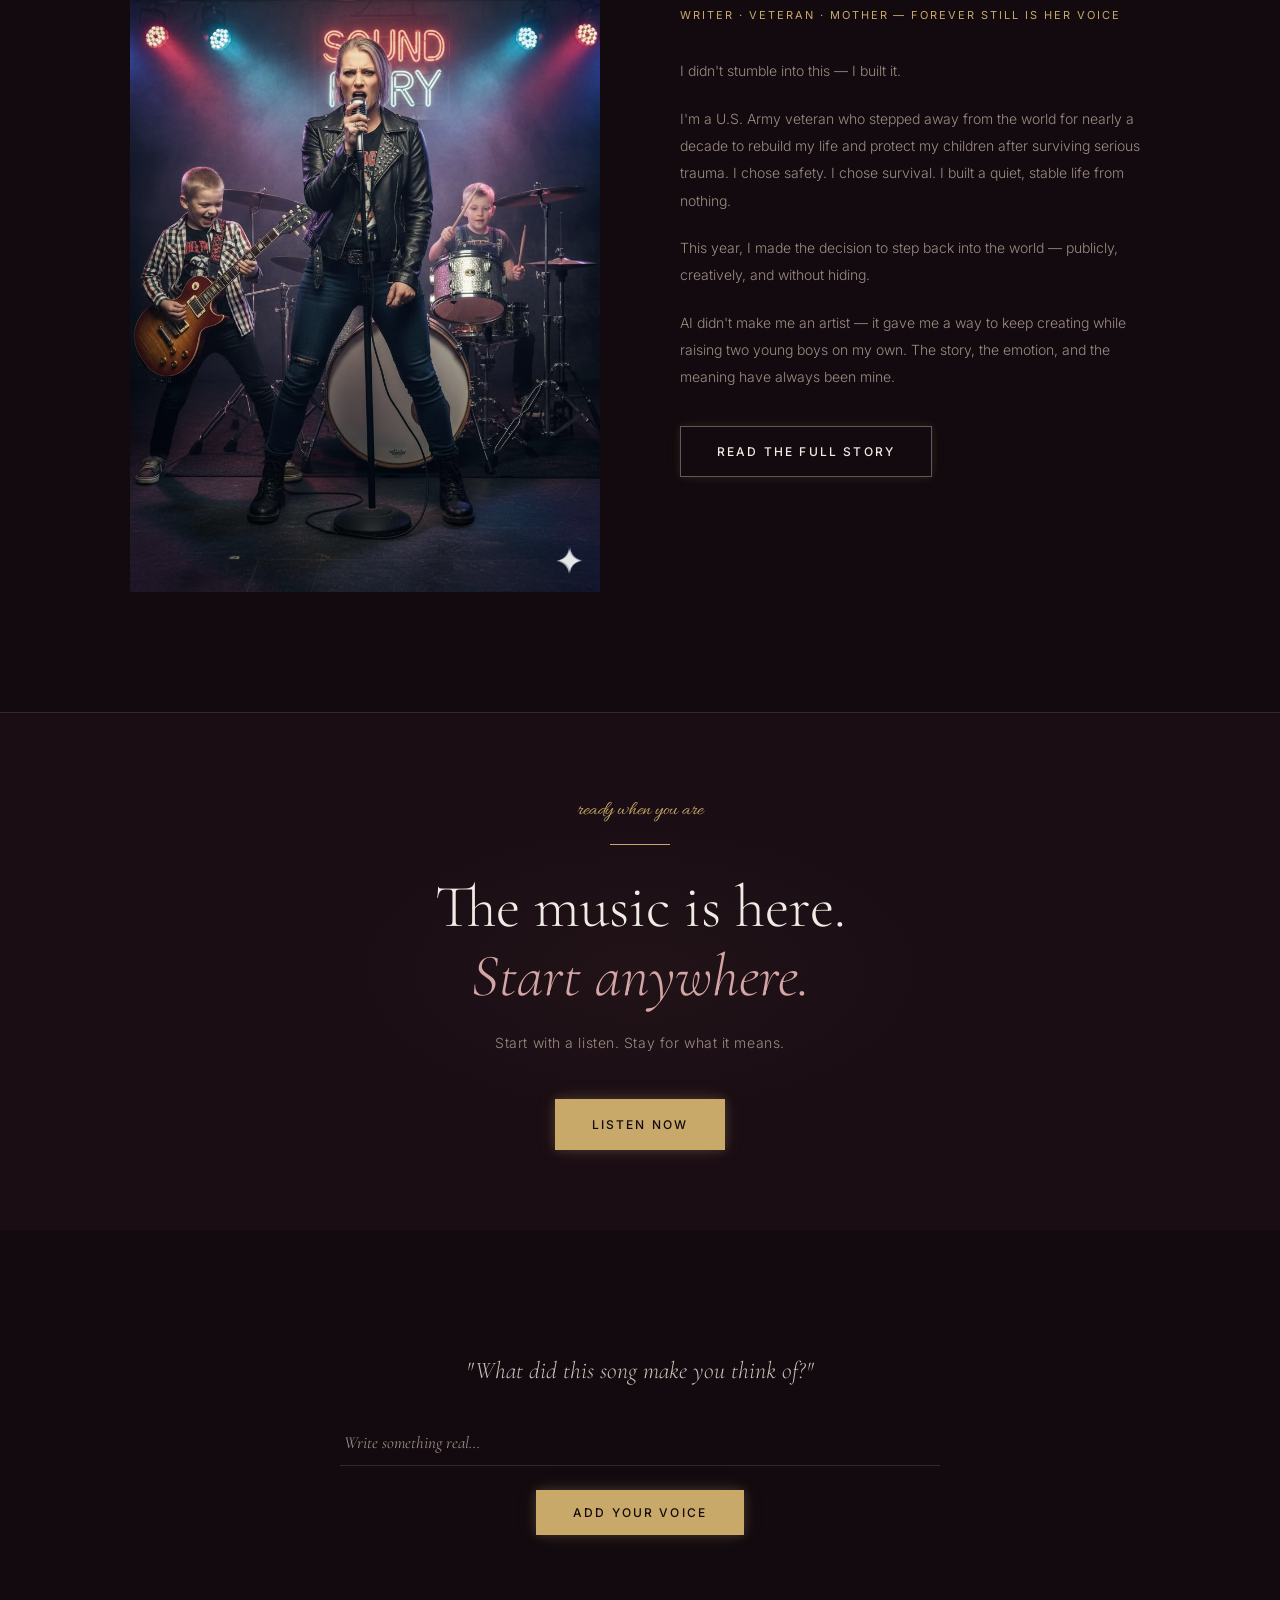
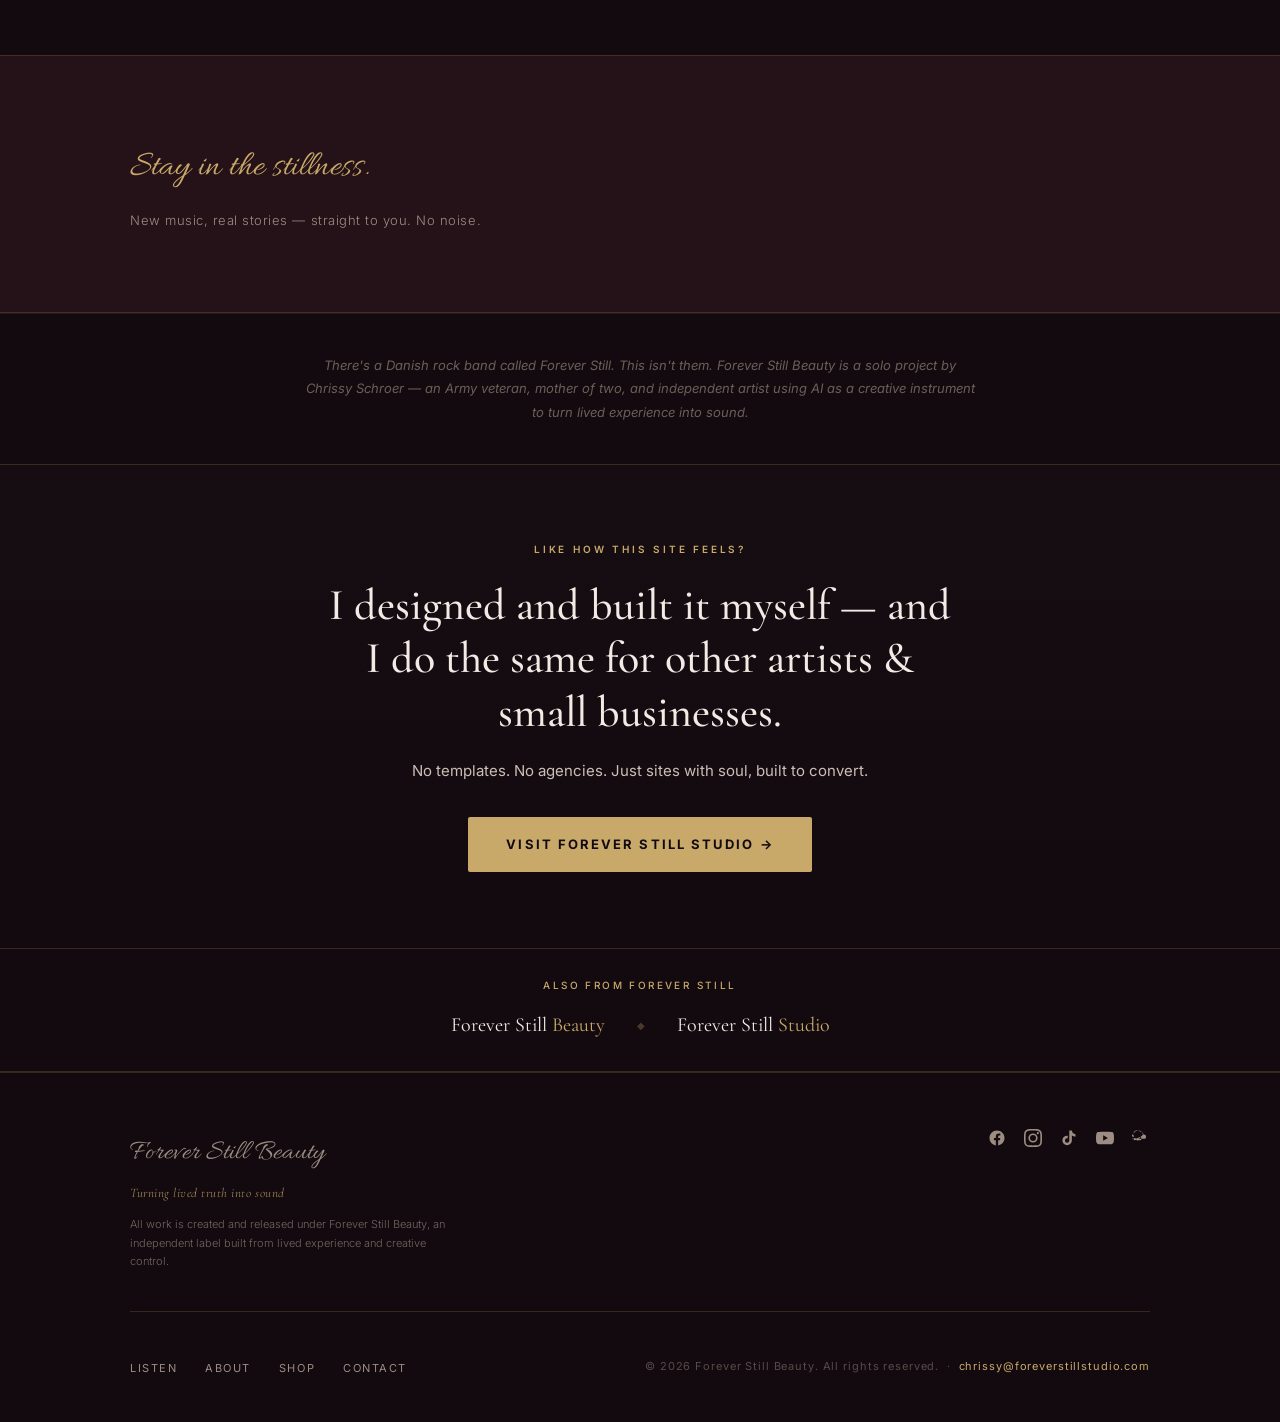
==== commit b8b67652: "Rebrand: replace all Forever Still Music with Forever Still Beauty (73 instances)" ====
--- a/index.html
+++ b/index.html
@@ -4,7 +4,7 @@
   <meta charset="UTF-8" />
   <meta name="msvalidate.01" content="E0C6E18F4C0CC4E89583FDD7A9A06F0D" />
   <meta name="viewport" content="width=device-width, initial-scale=1.0" />
-  <title>Forever Still Music — Chrissy Schroer | Veteran-built, AI-assisted music</title>
+  <title>Forever Still Beauty — Chrissy Schroer | Veteran-built, AI-assisted music</title>
   <meta name="description" content="Veteran-built, AI-assisted music by Chrissy Schroer. 11-track debut album, 41 songs. 50K+ plays — no label, no ads. (Not the Danish band.)">
 
   <!-- Favicon -->
@@ -14,17 +14,17 @@
   <link rel="apple-touch-icon" href="images/apple-touch-icon.png">
 
   <!-- Open Graph -->
-  <meta property="og:title" content="Forever Still Music — Chrissy Schroer">
+  <meta property="og:title" content="Forever Still Beauty — Chrissy Schroer">
   <meta property="og:description" content="Veteran-built, AI-assisted music. 50K+ plays. Not the Danish band.">
   <meta property="og:image" content="https://www.foreverstillbeauty.com/images/album-cover.jpg">
   <meta property="og:url" content="https://www.foreverstillbeauty.com/">
   <meta property="og:type" content="website">
-  <meta property="og:site_name" content="Forever Still Music">
+  <meta property="og:site_name" content="Forever Still Beauty">
   <link rel="canonical" href="https://www.foreverstillbeauty.com/">
 
   <!-- Twitter -->
   <meta name="twitter:card" content="summary_large_image">
-  <meta name="twitter:title" content="Forever Still Music — Chrissy Schroer">
+  <meta name="twitter:title" content="Forever Still Beauty — Chrissy Schroer">
   <meta name="twitter:description" content="Veteran-built, AI-assisted music. 11-track debut album. 41 songs in the full catalog.">
   <meta name="twitter:image" content="https://www.foreverstillbeauty.com/images/album-cover.jpg">
 
@@ -33,7 +33,7 @@
   {
     "@context": "https://schema.org",
     "@type": "MusicGroup",
-    "name": "Forever Still Music",
+    "name": "Forever Still Beauty",
     "description": "Veteran-built, AI-assisted music by Chrissy Schroer. 11 tracks from real life.",
     "url": "https://www.foreverstillbeauty.com",
     "image": "https://www.foreverstillbeauty.com/images/album-cover.jpg",
@@ -53,7 +53,7 @@
   {
     "@context": "https://schema.org",
     "@type": "Organization",
-    "name": "Forever Still Music",
+    "name": "Forever Still Beauty",
     "url": "https://www.foreverstillbeauty.com",
     "logo": "https://www.foreverstillbeauty.com/images/logo.png",
     "description": "Independent music project by Chrissy Schroer combining AI voice technology with real storytelling",
@@ -1402,12 +1402,14 @@
 </head>
 
 <body>
+  <canvas id="sparkleCanvas" aria-hidden="true" style="position:fixed;inset:0;z-index:9999;pointer-events:none;width:100%;height:100%;"></canvas>
+  
 
   <!-- ── Navigation ──────────────────────────────────────────── -->
   <nav class="nav" id="nav">
     <div class="container">
       <div class="nav__inner">
-        <a href="/" class="nav__logo"><img src="images/logo.png" alt="Forever Still Music" style="height:130px;width:auto;display:block;padding:4px 0;"></a>
+        <a href="/" class="nav__logo"><img src="images/logo.png" alt="Forever Still Beauty" style="height:130px;width:auto;display:block;padding:4px 0;"></a>
         <ul class="nav__links">
           <li><a href="#music">Listen</a></li>
           <li><a href="about.html">About</a></li>
@@ -1492,8 +1494,8 @@
           I'm <em>Chrissy.</em>
         </h1>
         <p class="hero__sub">
-          Forever Still Music is an independent music and visual storytelling project created by Chrissy through original songwriting, AI-assisted production, and cinematic worldbuilding.<br /><br />
-With 50,000+ plays on SoundCloud and growing — without ads, labels, or industry backing — Forever Still Music is a solo-built project rooted in real life, resilience, and reinvention.
+          Forever Still Beauty is an independent music and visual storytelling project created by Chrissy through original songwriting, AI-assisted production, and cinematic worldbuilding.<br /><br />
+With 50,000+ plays on SoundCloud and growing — without ads, labels, or industry backing — Forever Still Beauty is a solo-built project rooted in real life, resilience, and reinvention.
         </p>
         <div class="hero__ctas">
           <a href="#music" class="btn btn--primary">Listen Now</a>
@@ -1755,7 +1757,7 @@
           "AI is the vessel.<br />
           <strong>The story is mine.</strong>"
         </blockquote>
-        <p class="story__attribution">— Forever Still Music</p>
+        <p class="story__attribution">— Forever Still Beauty</p>
 
         <div class="story__divider"></div>
 
@@ -1959,7 +1961,7 @@
   <!-- ── Danish Band SEO Disambiguation ──────────────────────── -->
   <section style="background:#120a0f;padding:40px 40px;text-align:center;border-top:1px solid rgba(200,169,106,0.1);">
     <p style="font-family:'Inter',sans-serif;font-size:13px;font-style:italic;color:#6b5f58;max-width:680px;margin:0 auto;line-height:1.8;">
-      There's a Danish rock band called Forever Still. This isn't them. Forever Still Music is a solo project by Chrissy Schroer — an Army veteran, mother of two, and independent artist using AI as a creative instrument to turn lived experience into sound.
+      There's a Danish rock band called Forever Still. This isn't them. Forever Still Beauty is a solo project by Chrissy Schroer — an Army veteran, mother of two, and independent artist using AI as a creative instrument to turn lived experience into sound.
     </p>
   </section>
 
@@ -2000,7 +2002,7 @@
 
       <div class="footer__top">
         <div class="footer__brand">
-          <a href="index.html" class="footer__logo">Forever Still Music</a>
+          <a href="index.html" class="footer__logo">Forever Still Beauty</a>
           <p class="footer__tagline">Turning lived truth into sound</p>
           <p class="footer__label">All work is created and released under Forever Still Beauty, an independent label built from lived experience and creative control.</p>
         </div>
@@ -2035,7 +2037,7 @@
           <li><a href="#offer">Shop</a></li>
           <li><a href="contact.html">Contact</a></li>
         </ul>
-        <p class="footer__copy">&copy; 2026 Forever Still Music. All rights reserved. &nbsp;·&nbsp; <a href="mailto:chrissy@foreverstillstudio.com" style="color:var(--gold);text-decoration:none;">chrissy@foreverstillstudio.com</a></p>
+        <p class="footer__copy">&copy; 2026 Forever Still Beauty. All rights reserved. &nbsp;·&nbsp; <a href="mailto:chrissy@foreverstillstudio.com" style="color:var(--gold);text-decoration:none;">chrissy@foreverstillstudio.com</a></p>
       </div>
 
     </div>
@@ -2353,5 +2355,70 @@
     });
     fixMLDate.observe(document.body, { childList: true, subtree: true });
   </script>
+
+  <!-- Gold cursor sparkle trail (ported from Forever Still Studio) -->
+  <script>
+  (function () {
+    var canvas = document.getElementById('sparkleCanvas');
+    if (!canvas) return;
+    if (window.matchMedia('(max-width: 768px)').matches) return;
+    if (window.matchMedia('(prefers-reduced-motion: reduce)').matches) return;
+    var ctx = canvas.getContext('2d');
+    var sparkles = [];
+    var lastX = 0, lastY = 0;
+    var MIN_DIST = 8;
+    var GOLD = { r: 200, g: 169, b: 106 };
+    function resize() { canvas.width = window.innerWidth; canvas.height = window.innerHeight; }
+    resize();
+    window.addEventListener('resize', resize);
+    function drawSparkle(x, y, size, alpha, rotation) {
+      ctx.save();
+      ctx.translate(x, y);
+      ctx.rotate(rotation);
+      ctx.globalAlpha = alpha;
+      ctx.fillStyle = 'rgb(' + GOLD.r + ',' + GOLD.g + ',' + GOLD.b + ')';
+      var outer = size, inner = size * 0.35;
+      ctx.beginPath(); ctx.moveTo(0,-outer); ctx.lineTo(inner,-inner); ctx.lineTo(0,0); ctx.lineTo(-inner,-inner); ctx.closePath(); ctx.fill();
+      ctx.beginPath(); ctx.moveTo(0,0); ctx.lineTo(inner,inner); ctx.lineTo(0,outer); ctx.lineTo(-inner,inner); ctx.closePath(); ctx.fill();
+      ctx.beginPath(); ctx.moveTo(-outer,0); ctx.lineTo(-inner,inner); ctx.lineTo(0,0); ctx.lineTo(-inner,-inner); ctx.closePath(); ctx.fill();
+      ctx.beginPath(); ctx.moveTo(0,0); ctx.lineTo(inner,inner); ctx.lineTo(outer,0); ctx.lineTo(inner,-inner); ctx.closePath(); ctx.fill();
+      ctx.restore();
+    }
+    document.addEventListener('mousemove', function (e) {
+      var dx = e.clientX - lastX, dy = e.clientY - lastY;
+      var dist = Math.sqrt(dx*dx + dy*dy);
+      if (dist > MIN_DIST) {
+        var count = dist > 30 ? 2 : 1;
+        for (var i = 0; i < count; i++) {
+          sparkles.push({
+            x: e.clientX + (Math.random()-0.5)*10,
+            y: e.clientY + (Math.random()-0.5)*10,
+            size: 3 + Math.random()*5,
+            alpha: 0.7 + Math.random()*0.3,
+            rotation: Math.random()*Math.PI,
+            driftX: (Math.random()-0.5)*0.6,
+            driftY: -0.3 - Math.random()*0.5,
+            fadeRate: 0.015 + Math.random()*0.01,
+            spin: (Math.random()-0.5)*0.04
+          });
+        }
+      }
+      lastX = e.clientX; lastY = e.clientY;
+    });
+    function animate() {
+      ctx.clearRect(0, 0, canvas.width, canvas.height);
+      for (var i = sparkles.length - 1; i >= 0; i--) {
+        var s = sparkles[i];
+        s.alpha -= s.fadeRate; s.x += s.driftX; s.y += s.driftY;
+        s.rotation += s.spin; s.size *= 0.98;
+        if (s.alpha <= 0 || s.size < 0.5) { sparkles.splice(i, 1); continue; }
+        drawSparkle(s.x, s.y, s.size, s.alpha, s.rotation);
+      }
+      requestAnimationFrame(animate);
+    }
+    animate();
+  })();
+  </script>
+
 </body>
 </html>
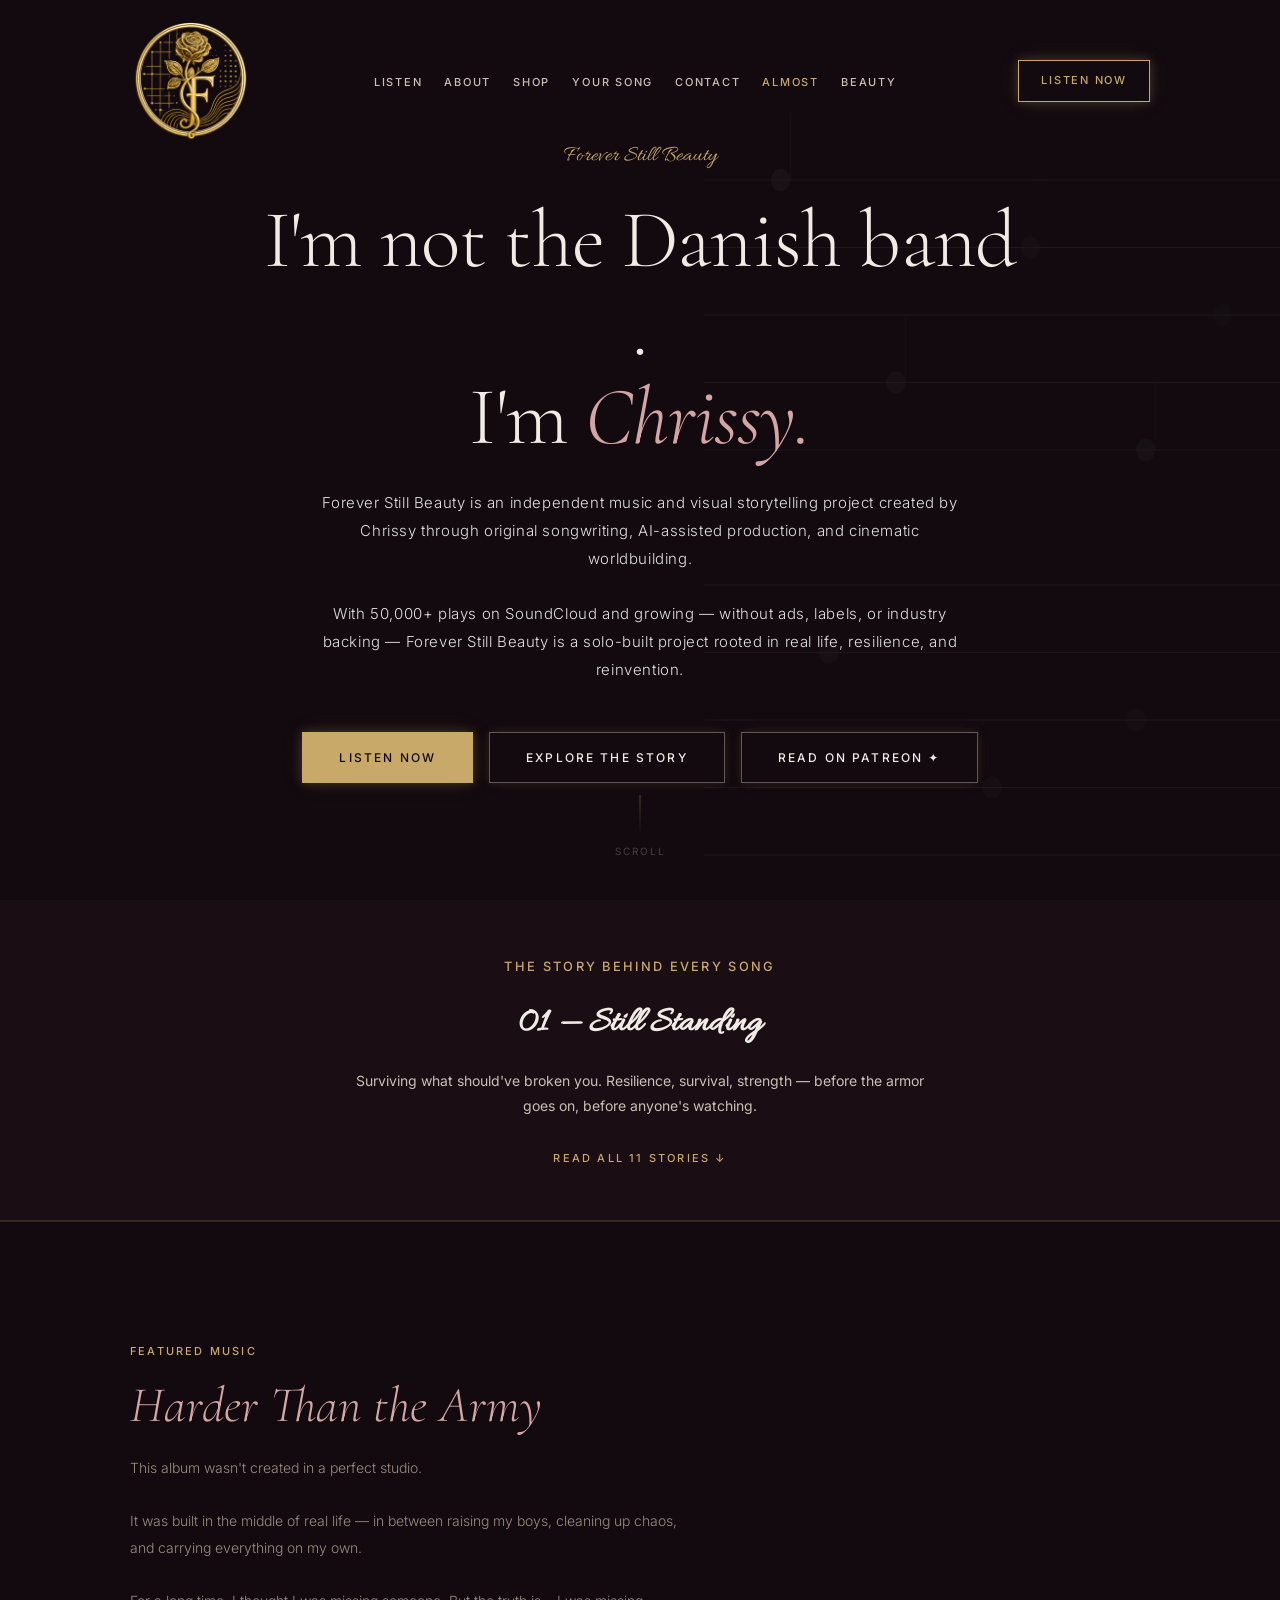
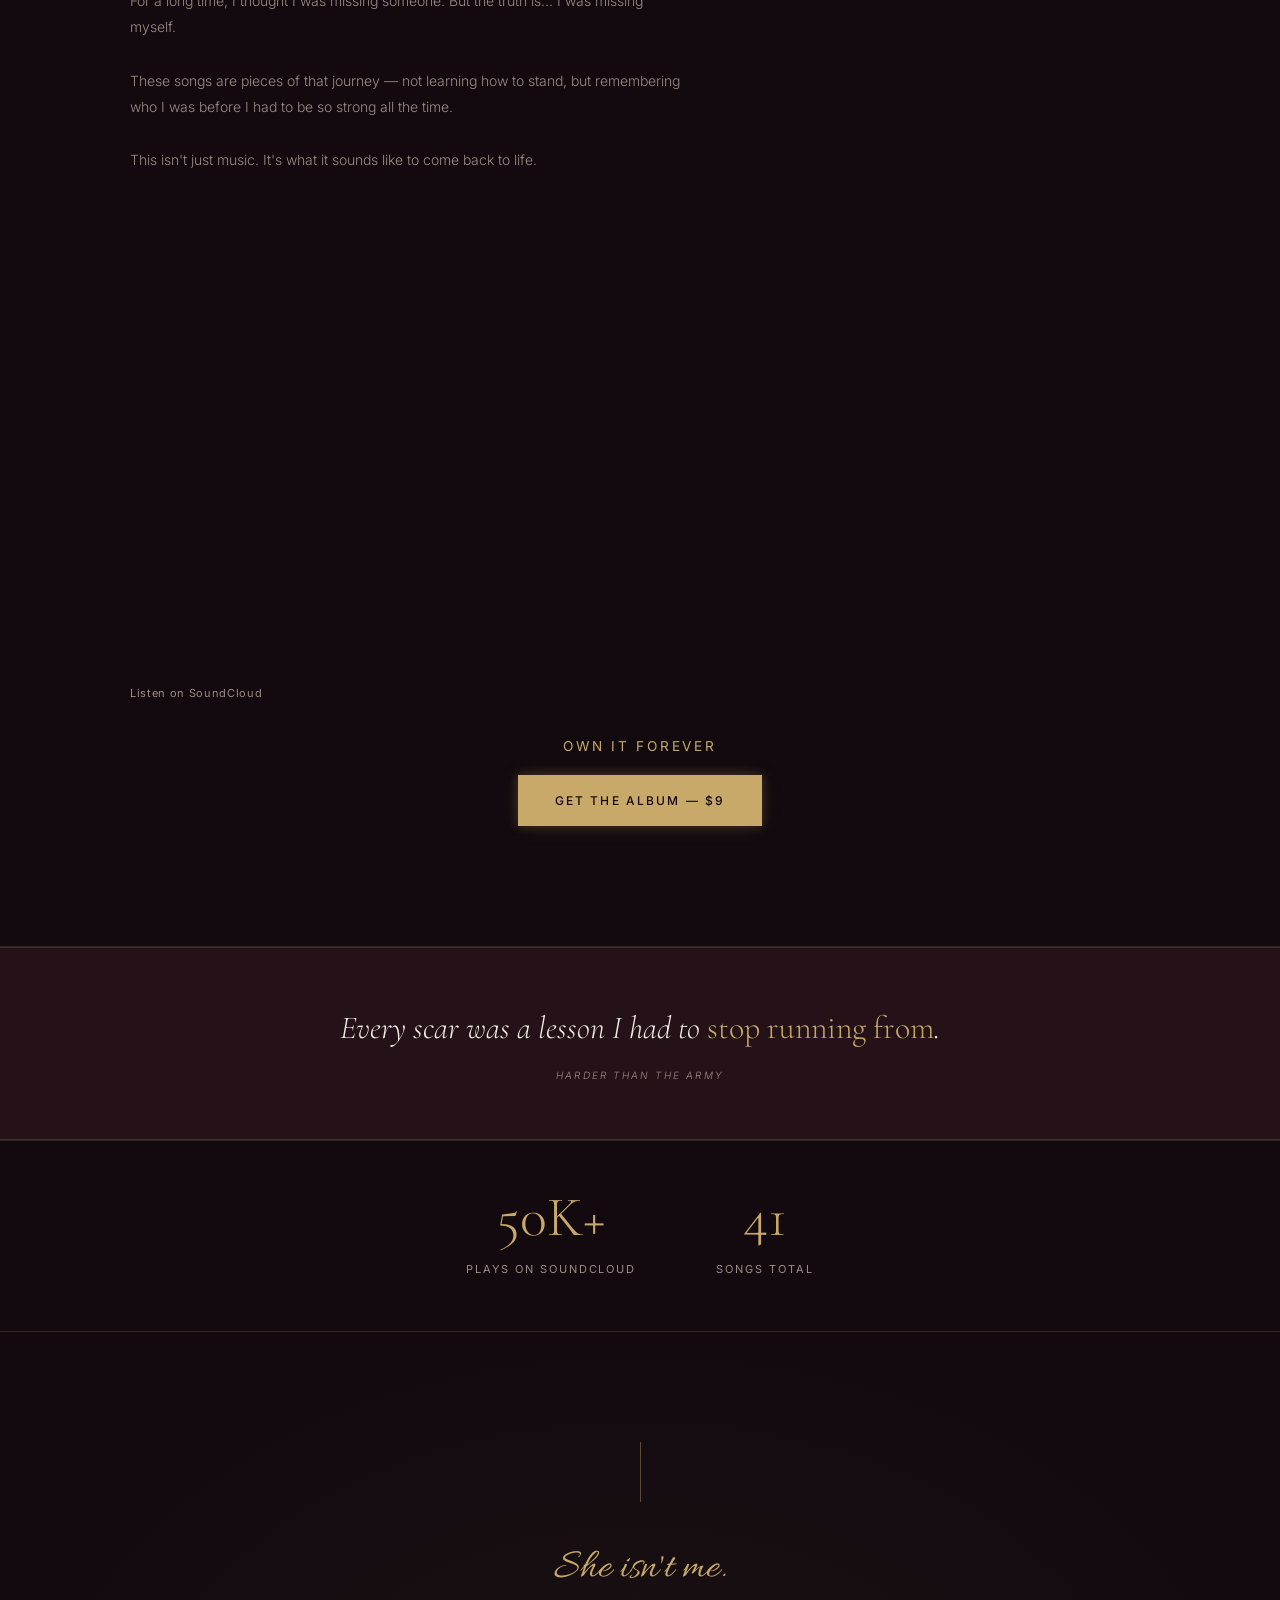
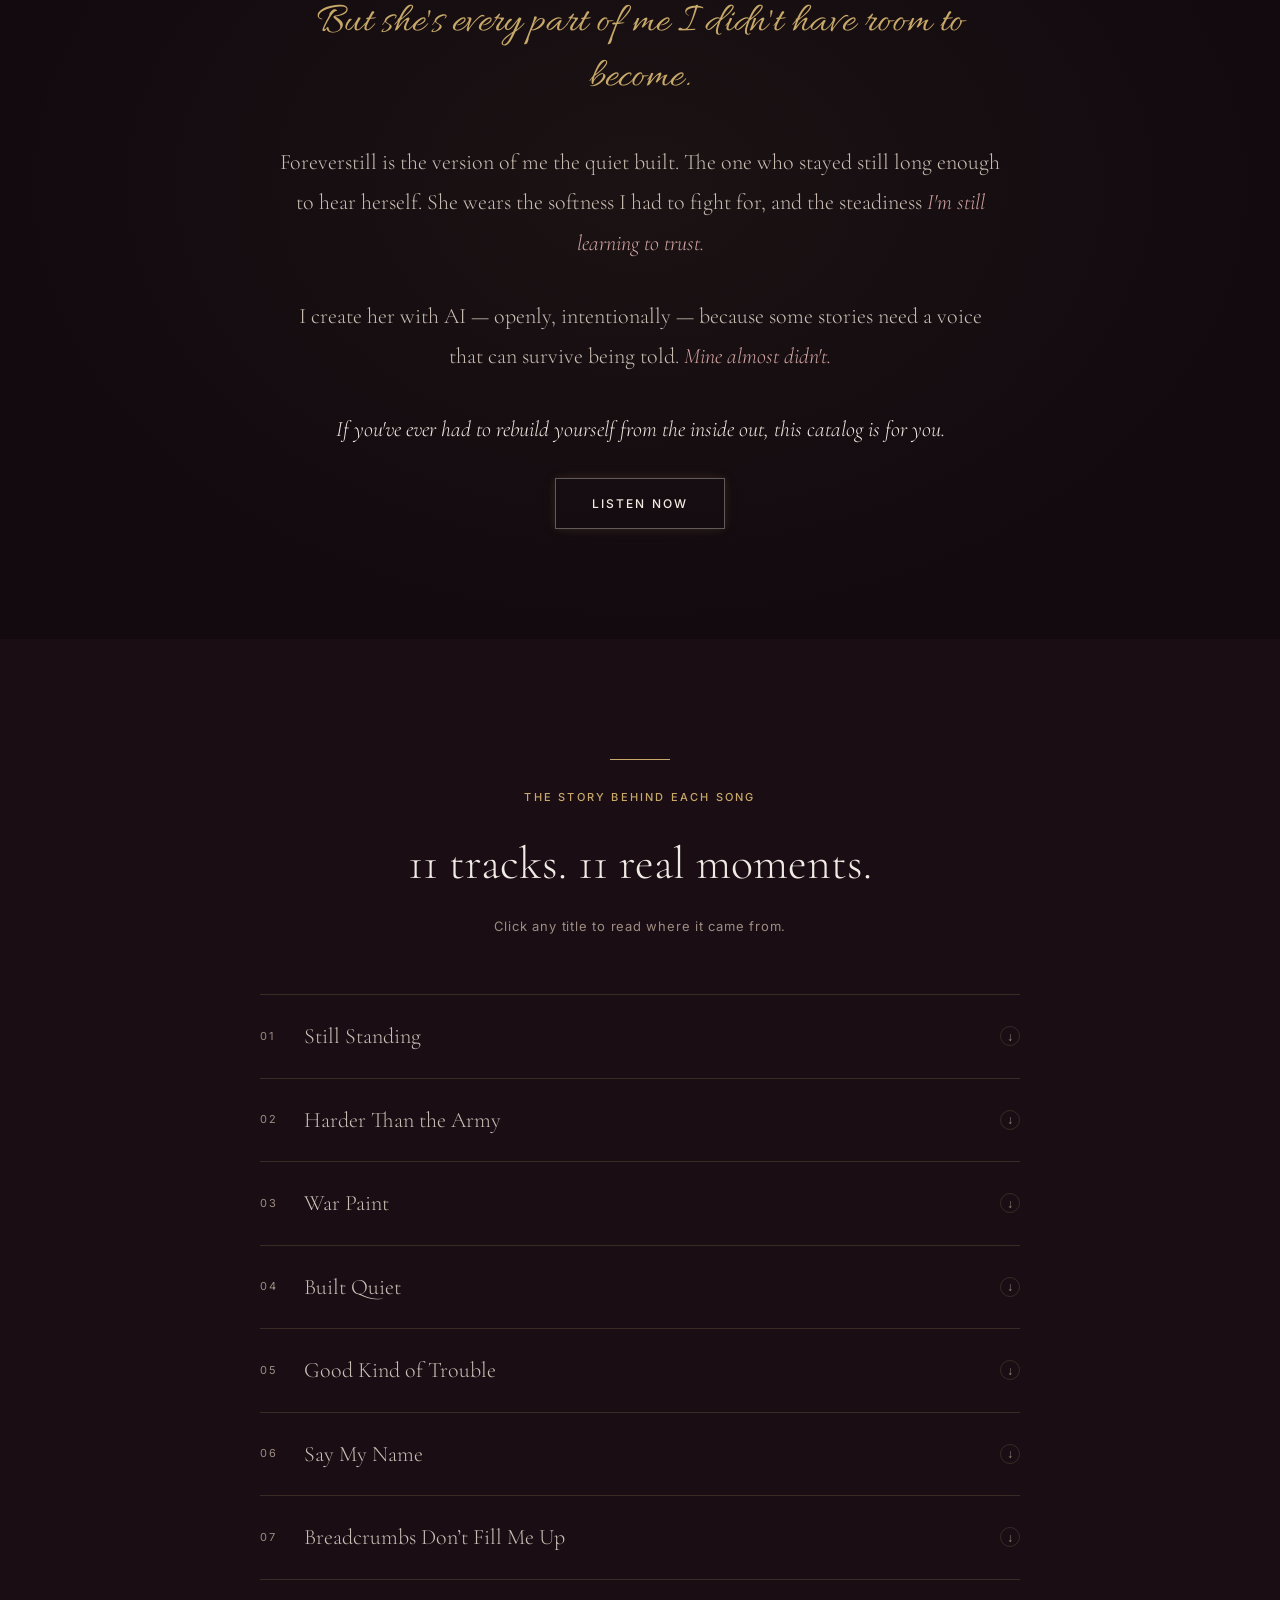
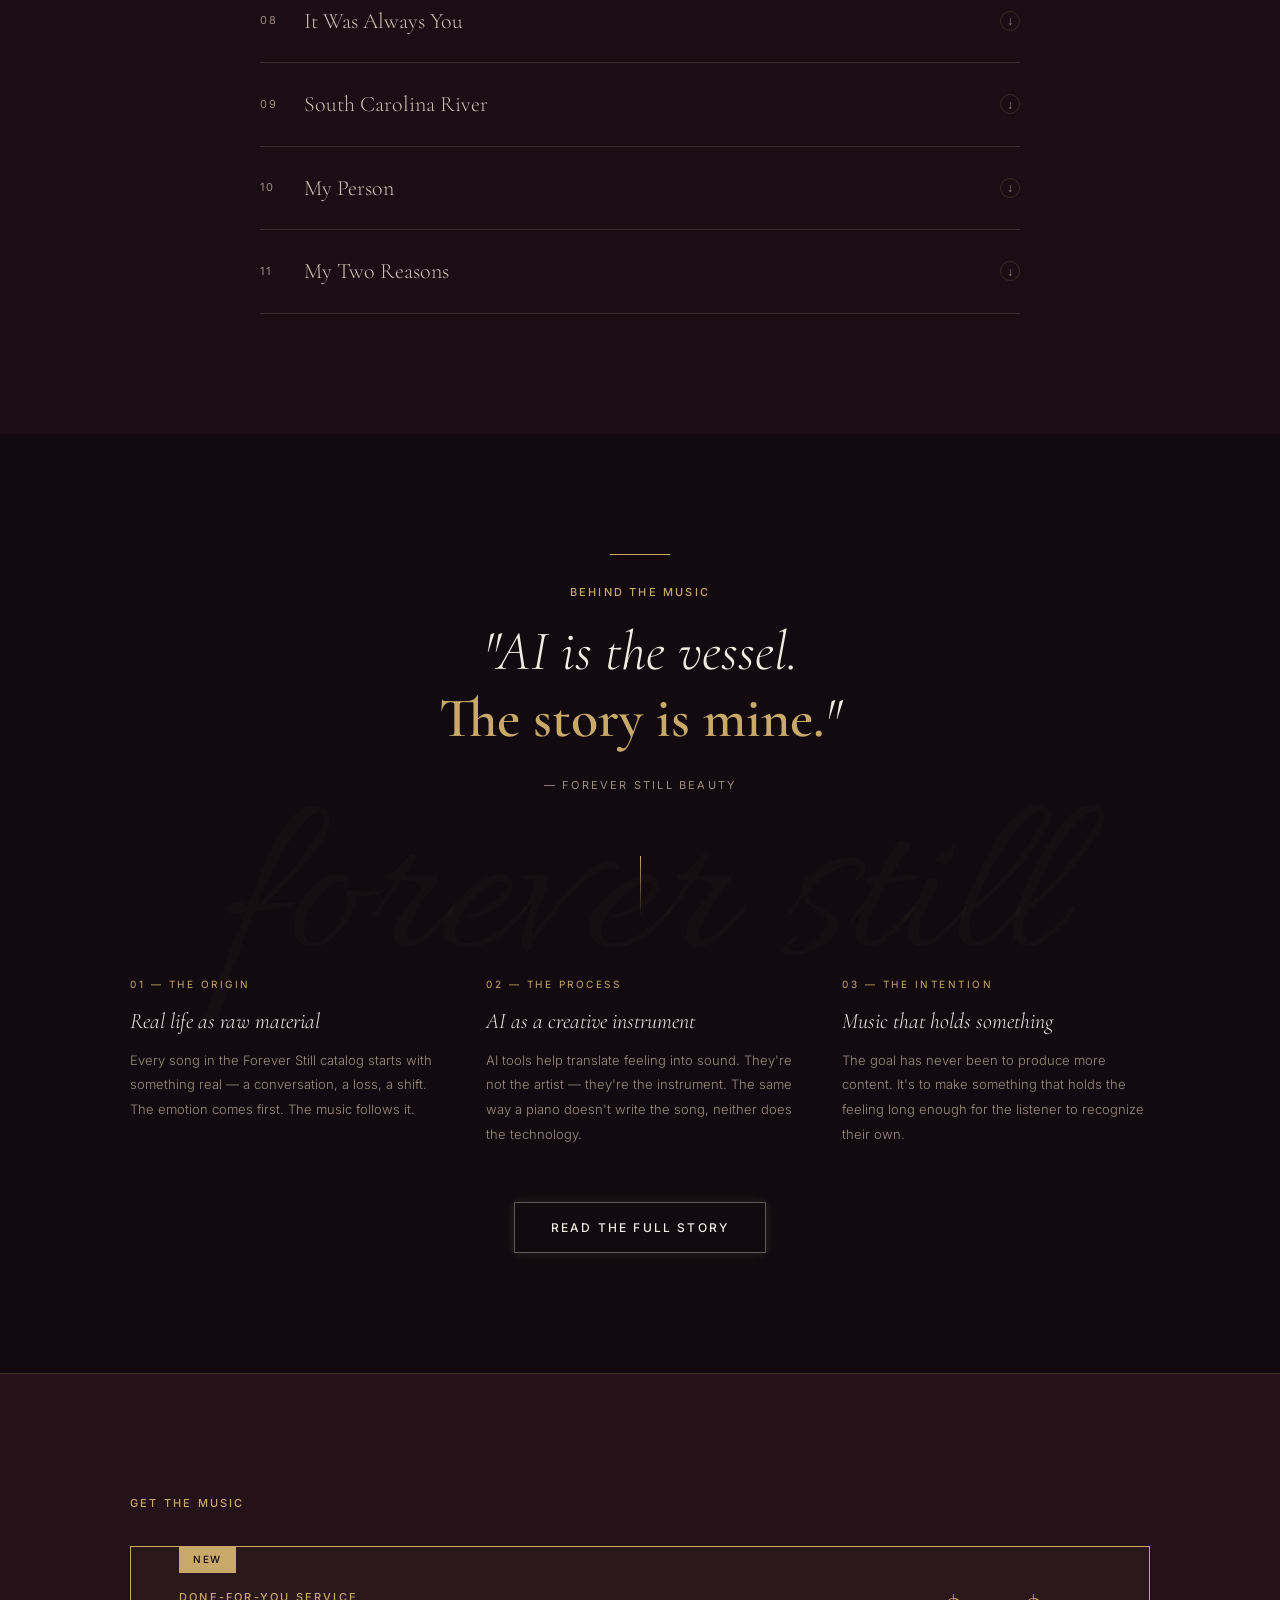
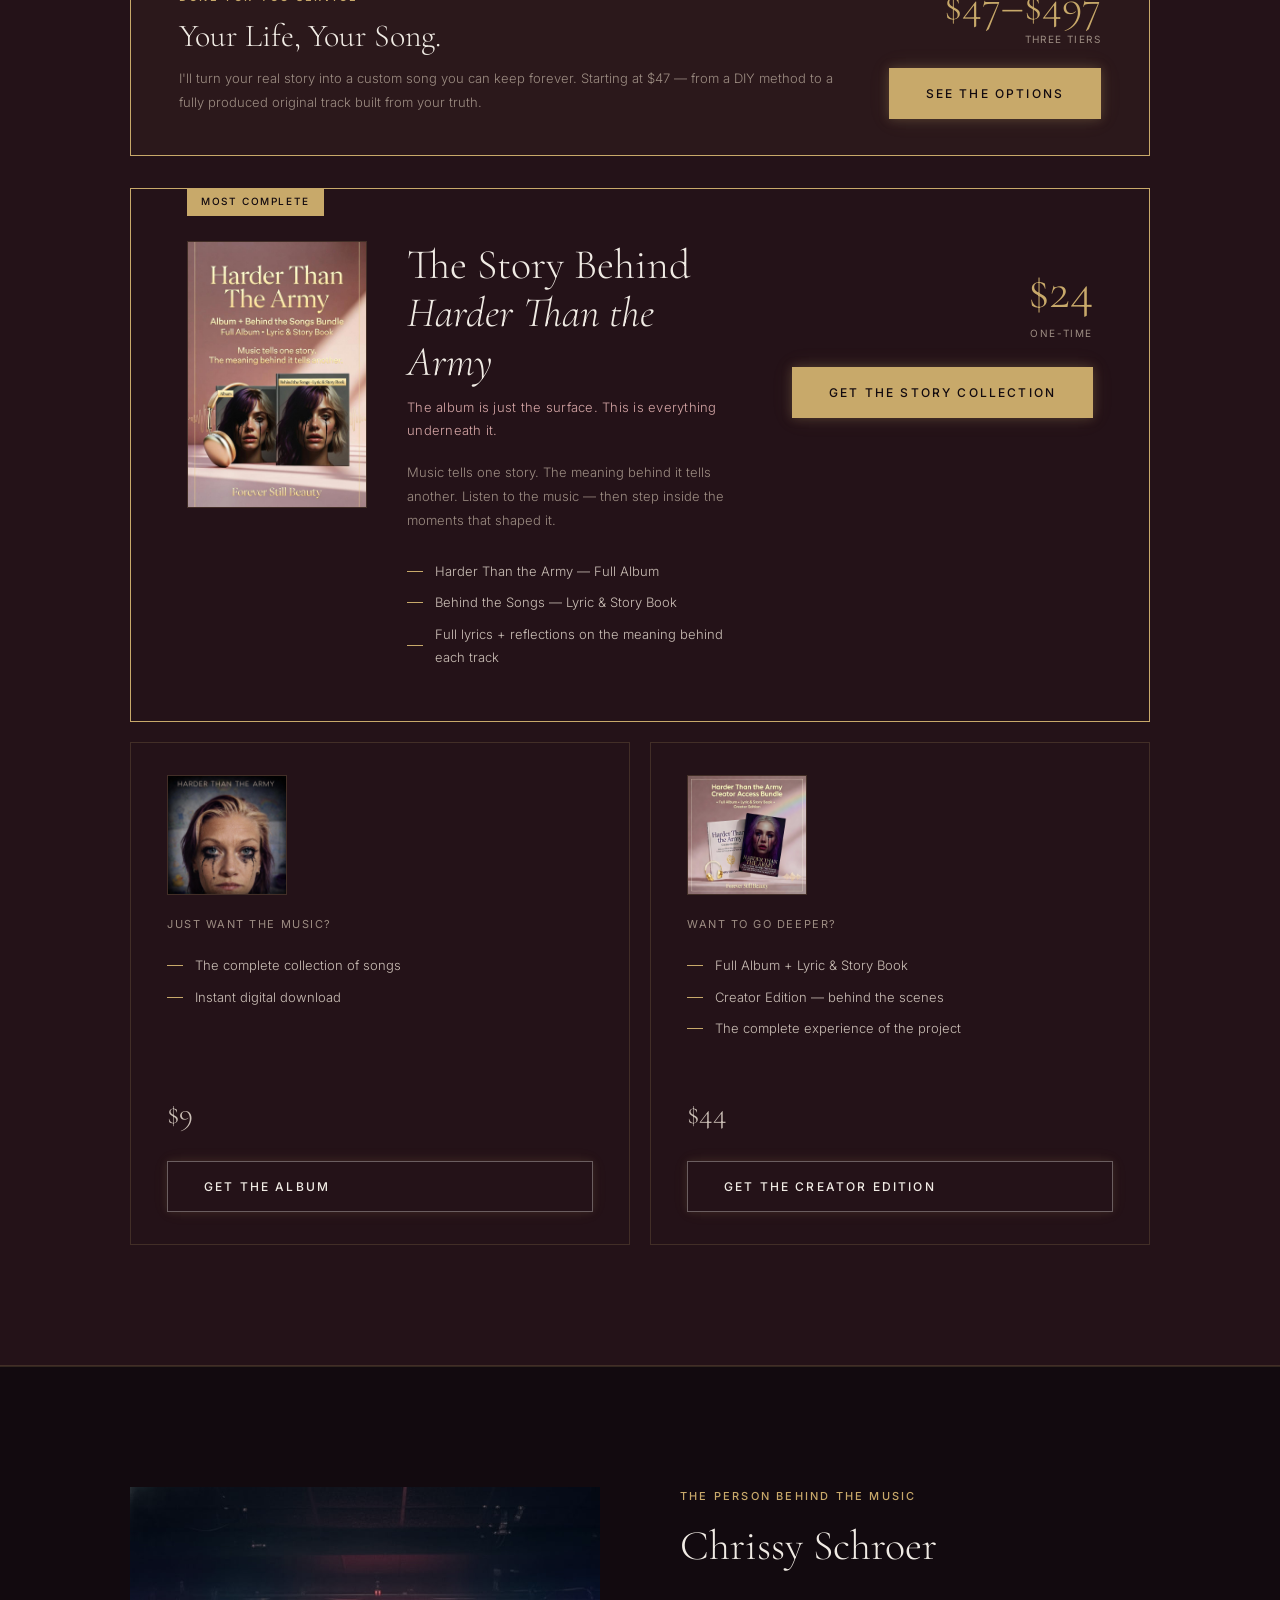
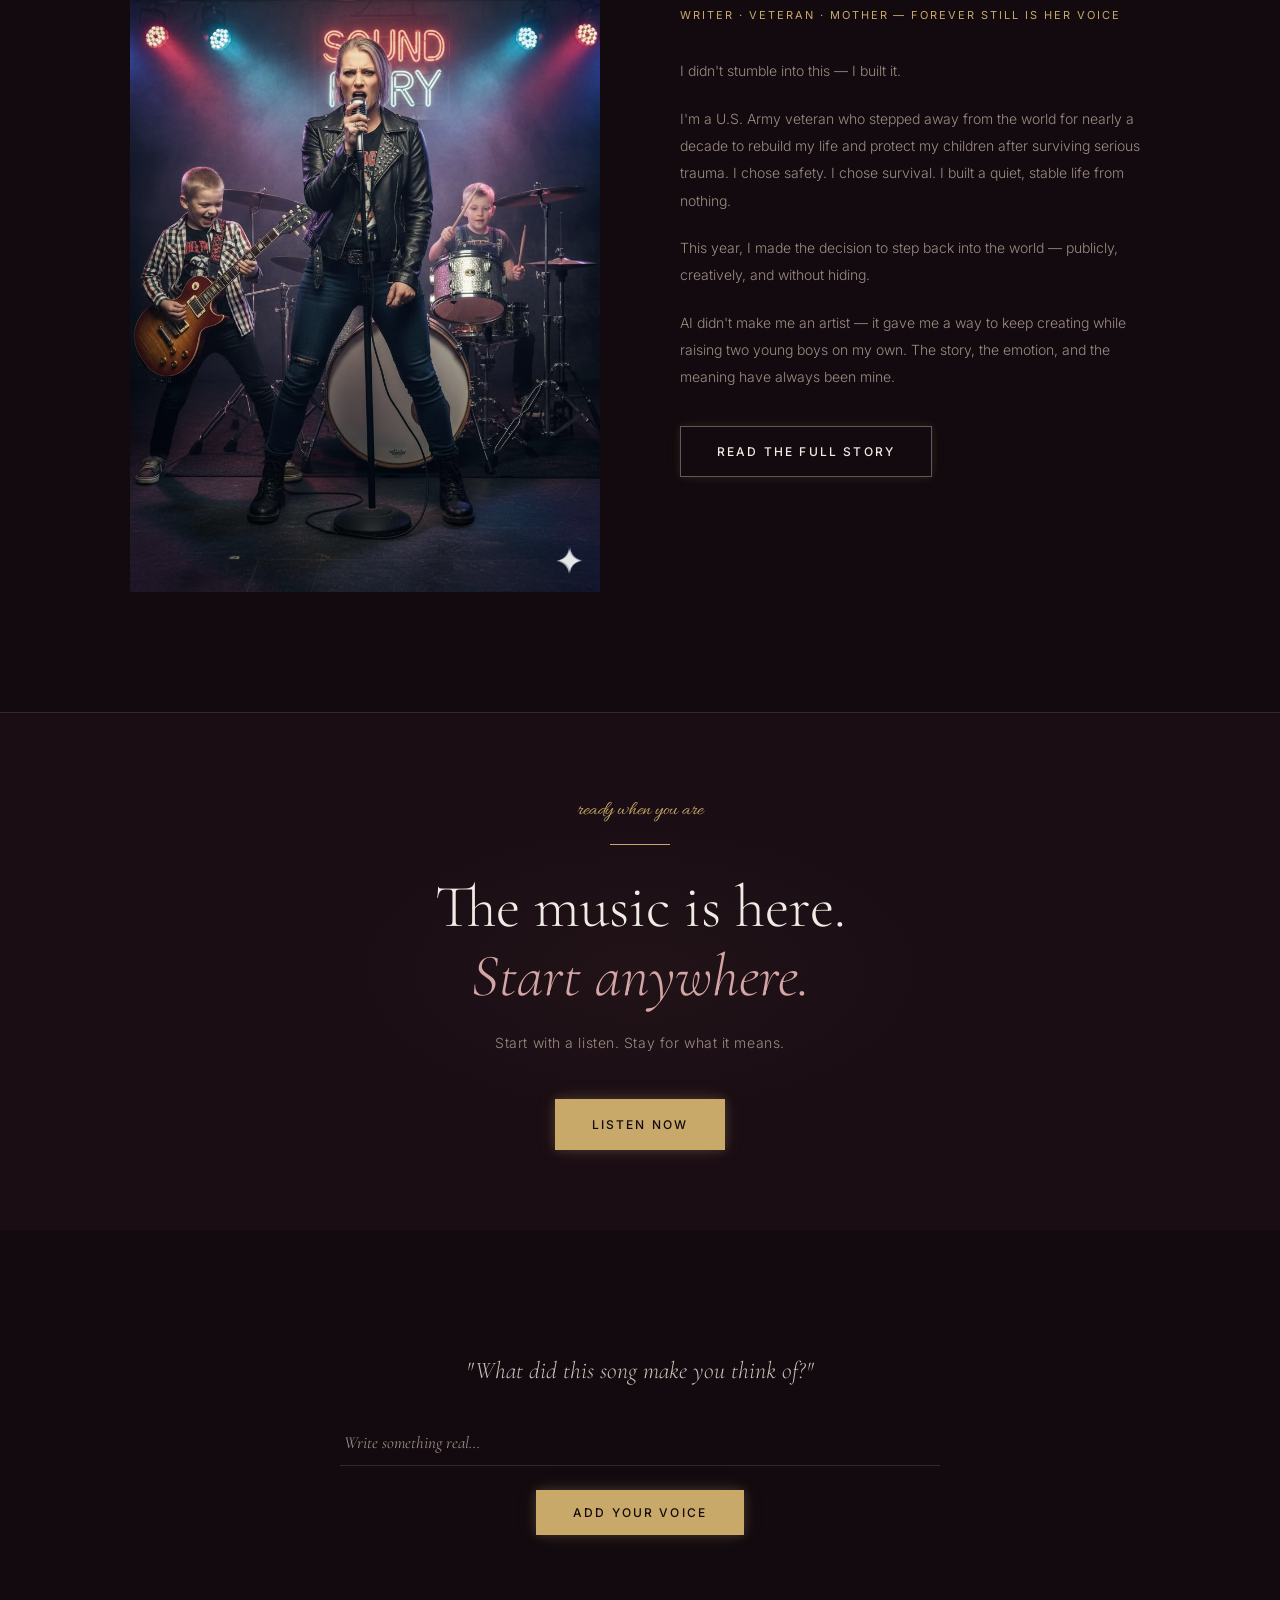
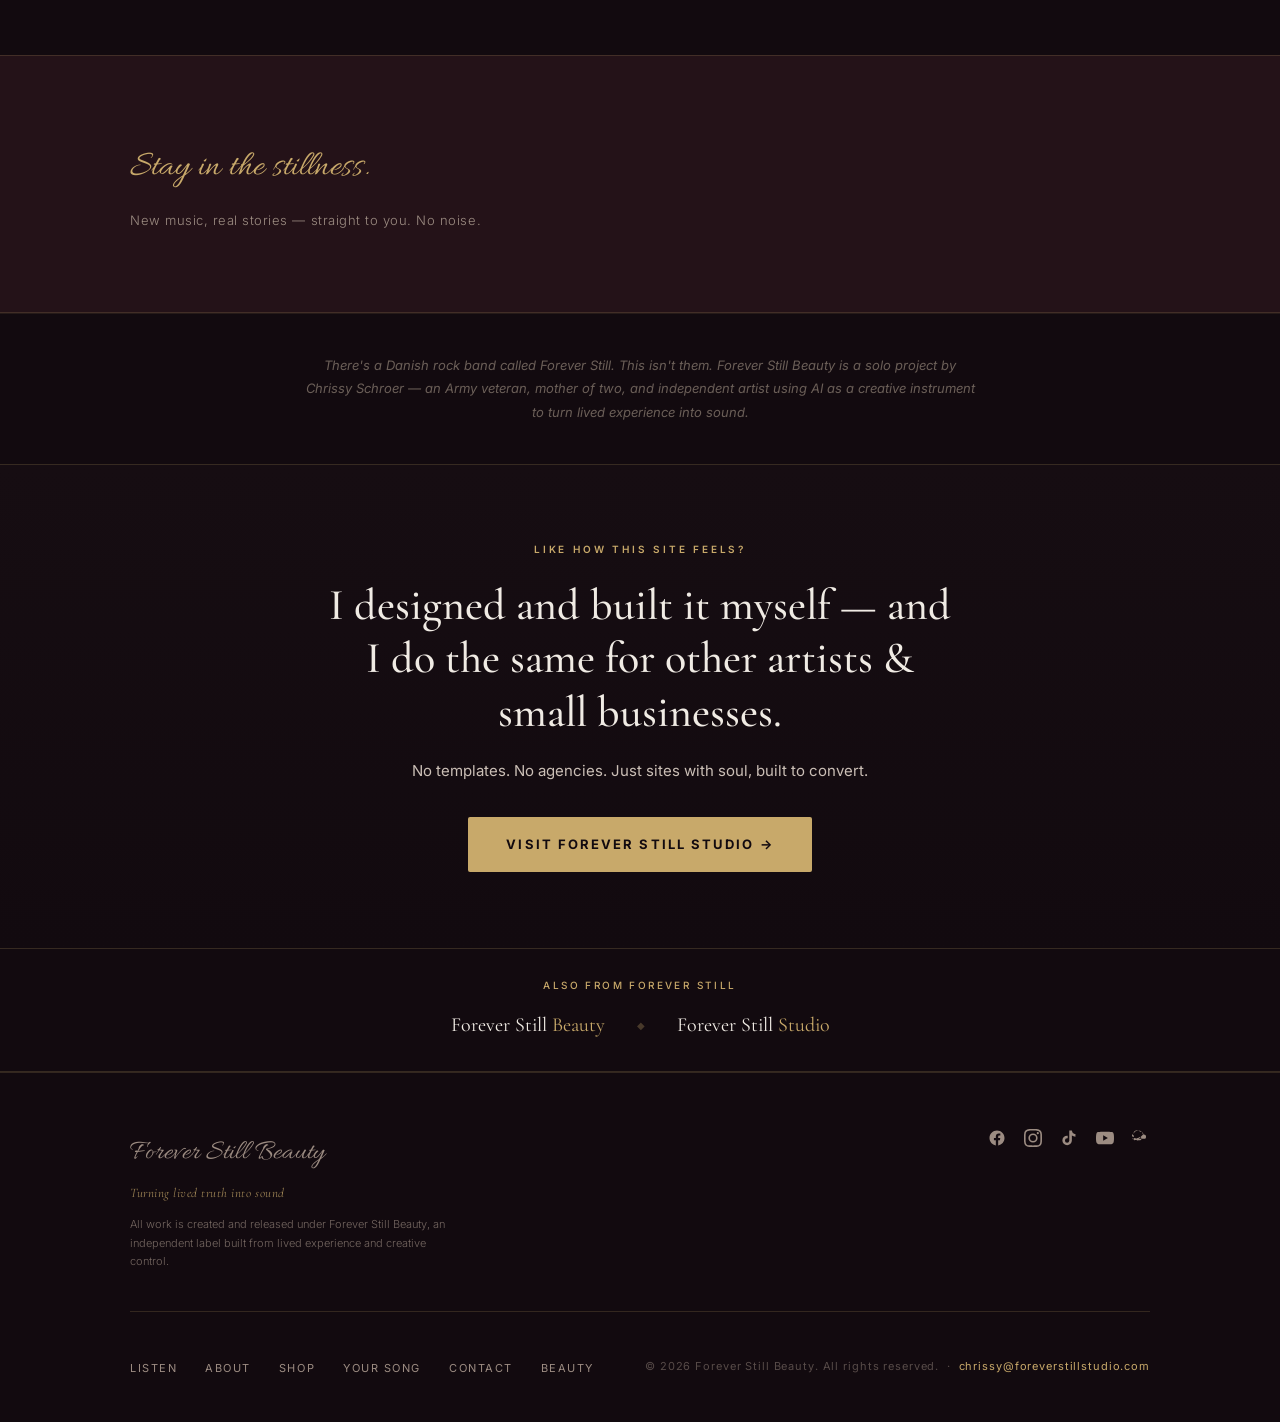
==== commit 5f13944c: "Standardize nav, mobile drawer, and footer across 10 music-themed pages" ====
--- a/index.html
+++ b/index.html
@@ -2035,7 +2035,9 @@
           <li><a href="#music">Listen</a></li>
           <li><a href="about.html">About</a></li>
           <li><a href="#offer">Shop</a></li>
+          <li><a href="method.html">Your Song</a></li>
           <li><a href="contact.html">Contact</a></li>
+          <li><a href="beauty.html">Beauty</a></li>
         </ul>
         <p class="footer__copy">&copy; 2026 Forever Still Beauty. All rights reserved. &nbsp;·&nbsp; <a href="mailto:chrissy@foreverstillstudio.com" style="color:var(--gold);text-decoration:none;">chrissy@foreverstillstudio.com</a></p>
       </div>
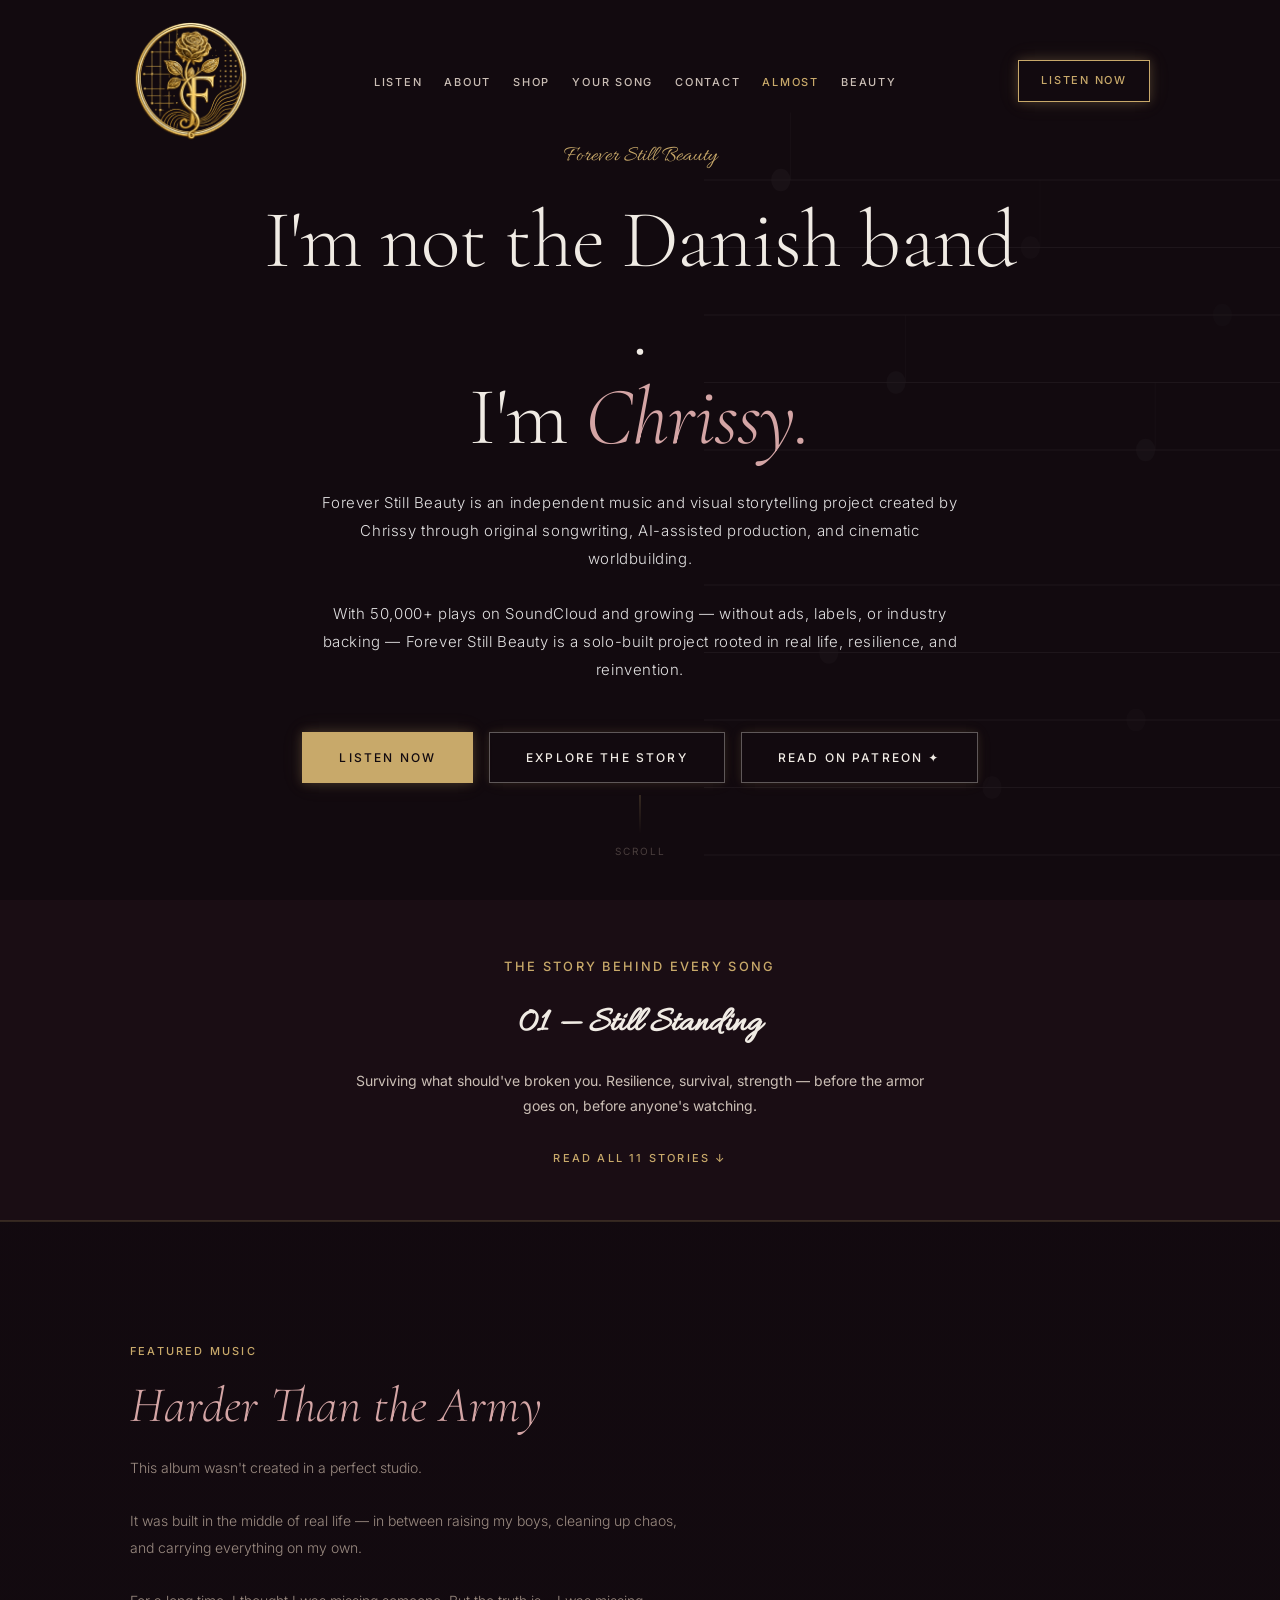
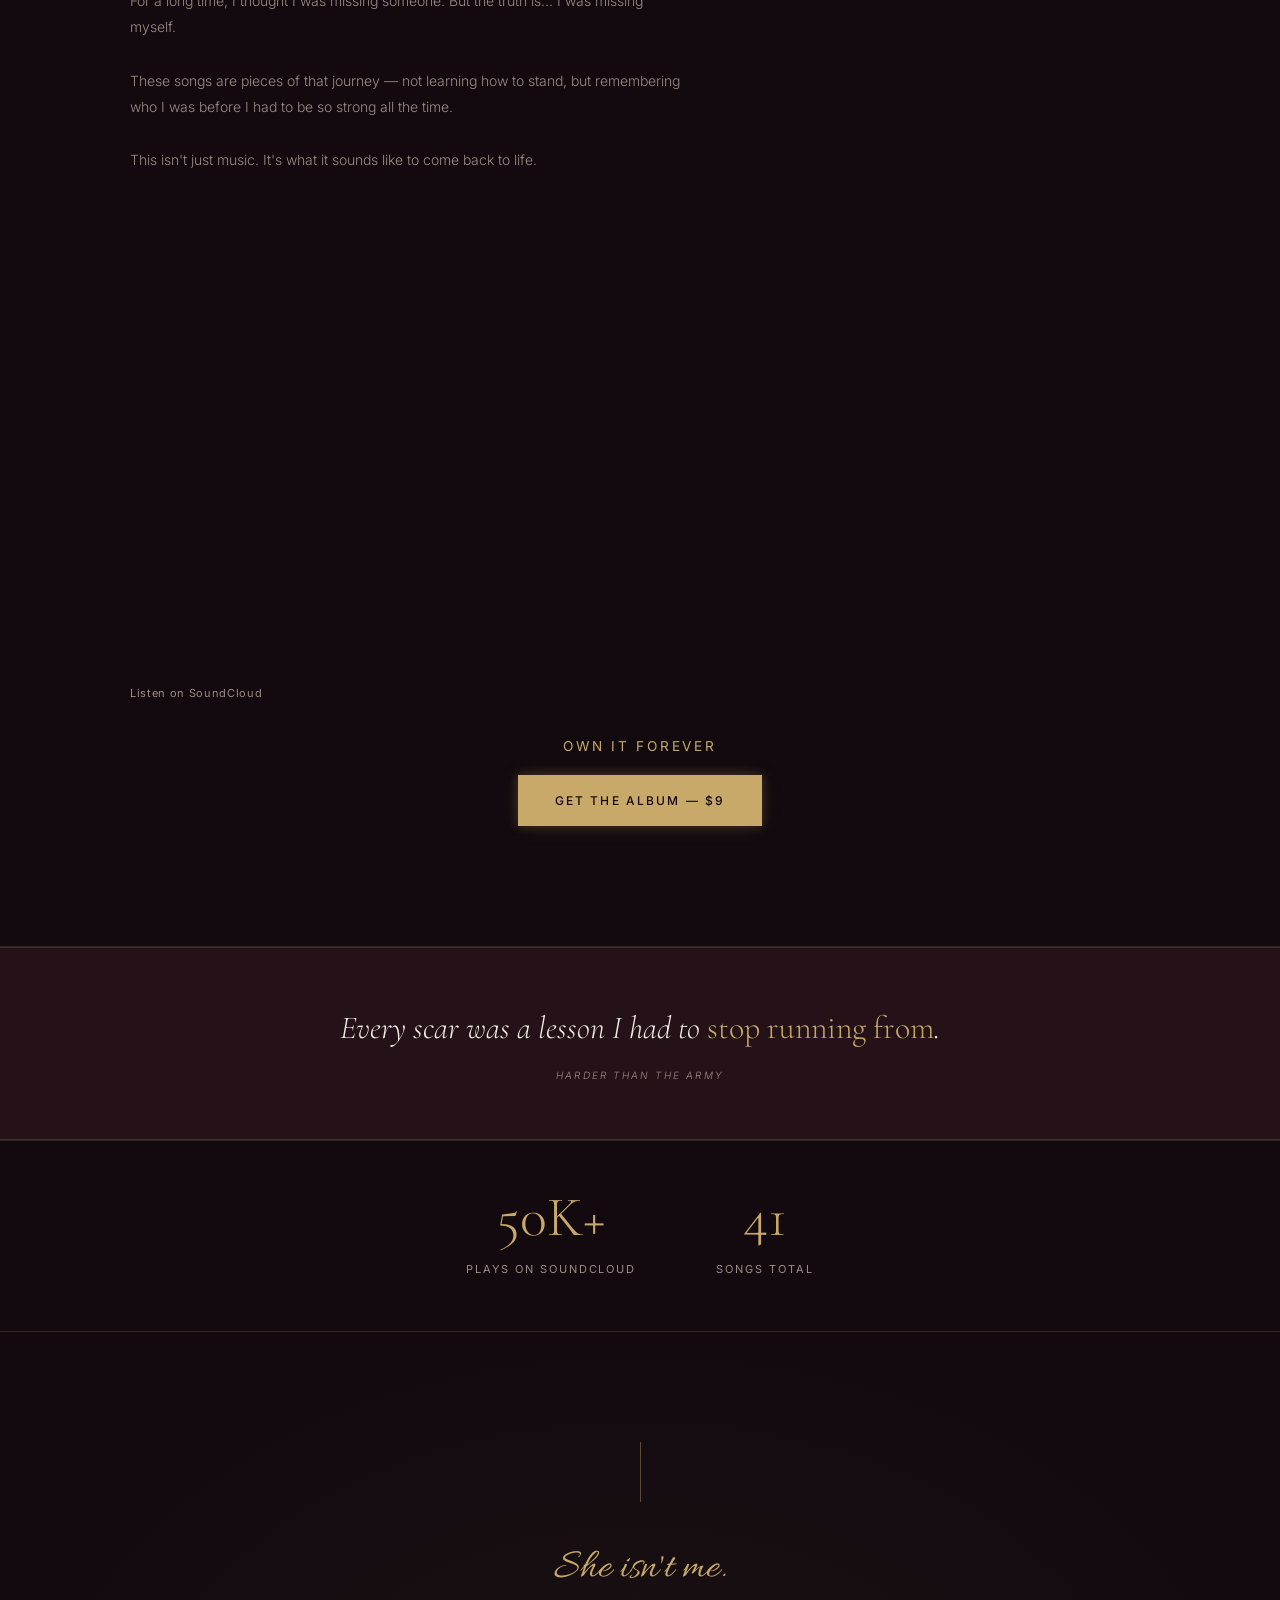
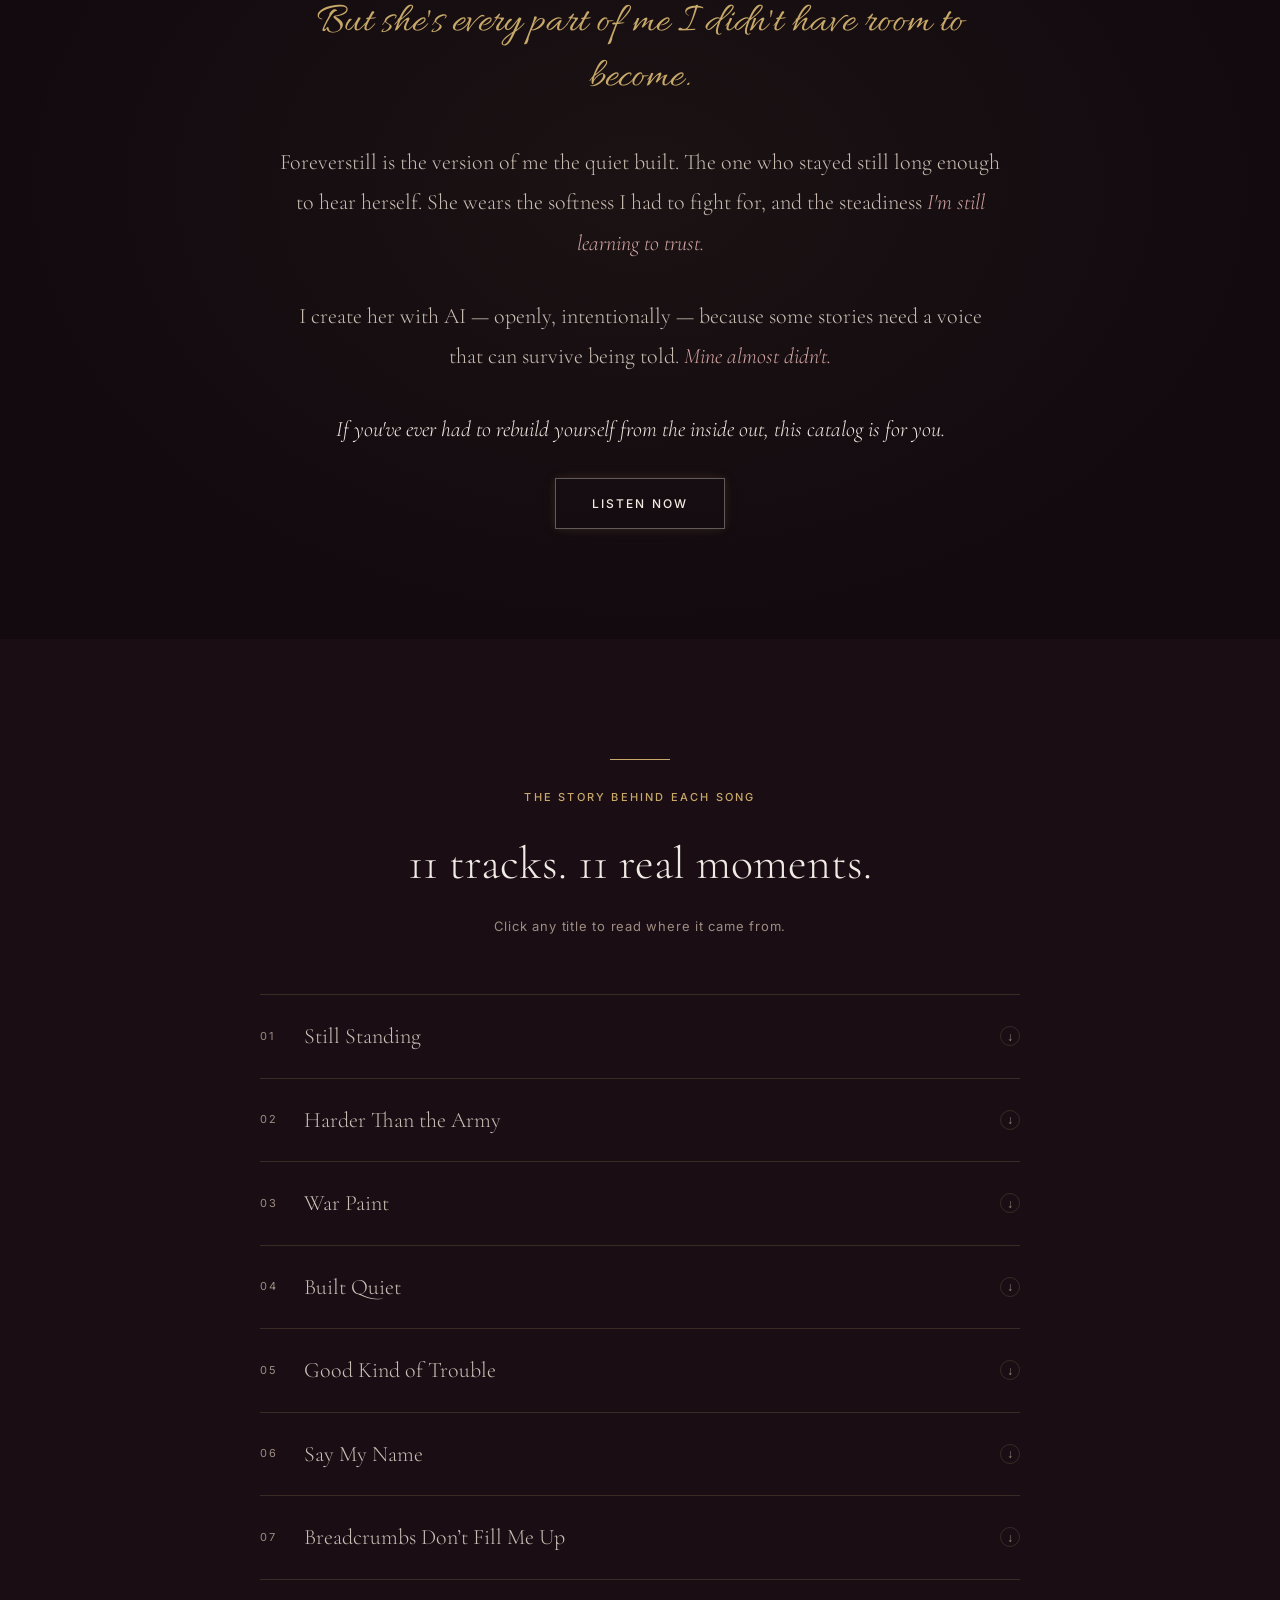
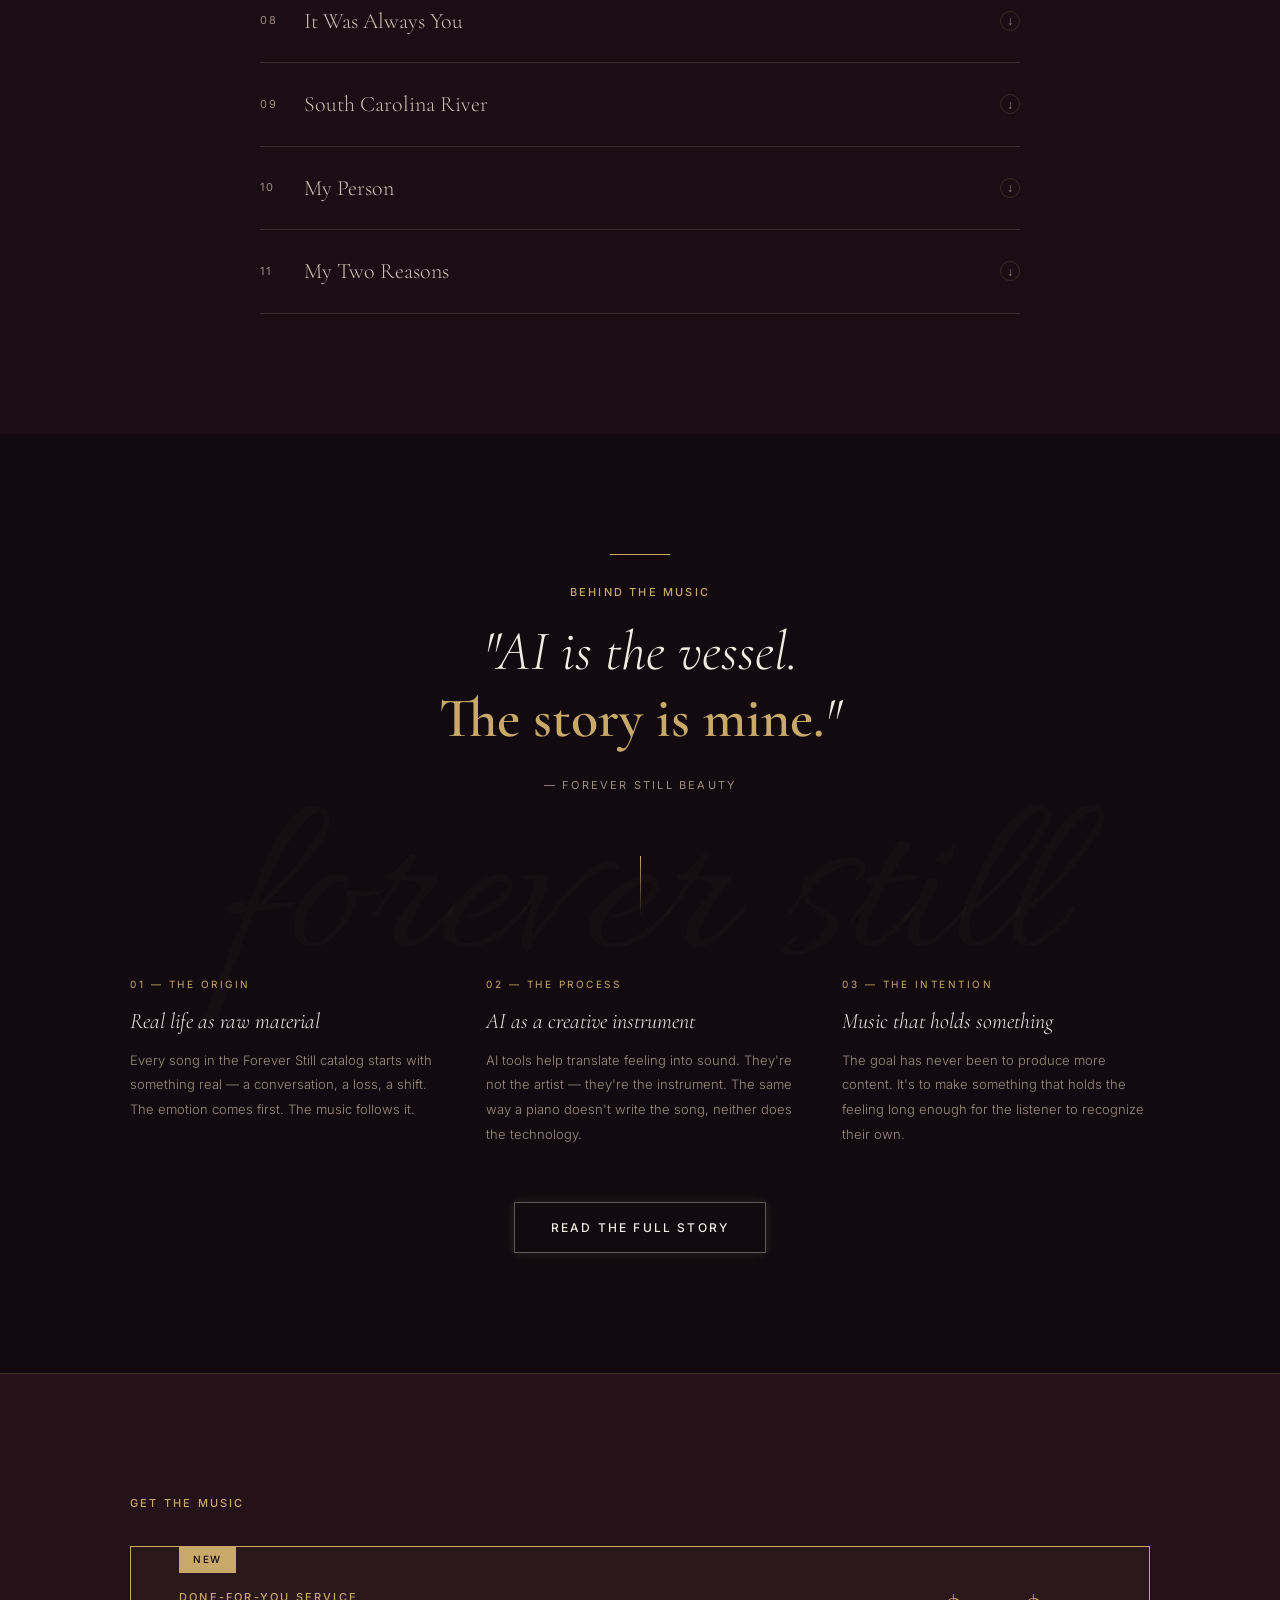
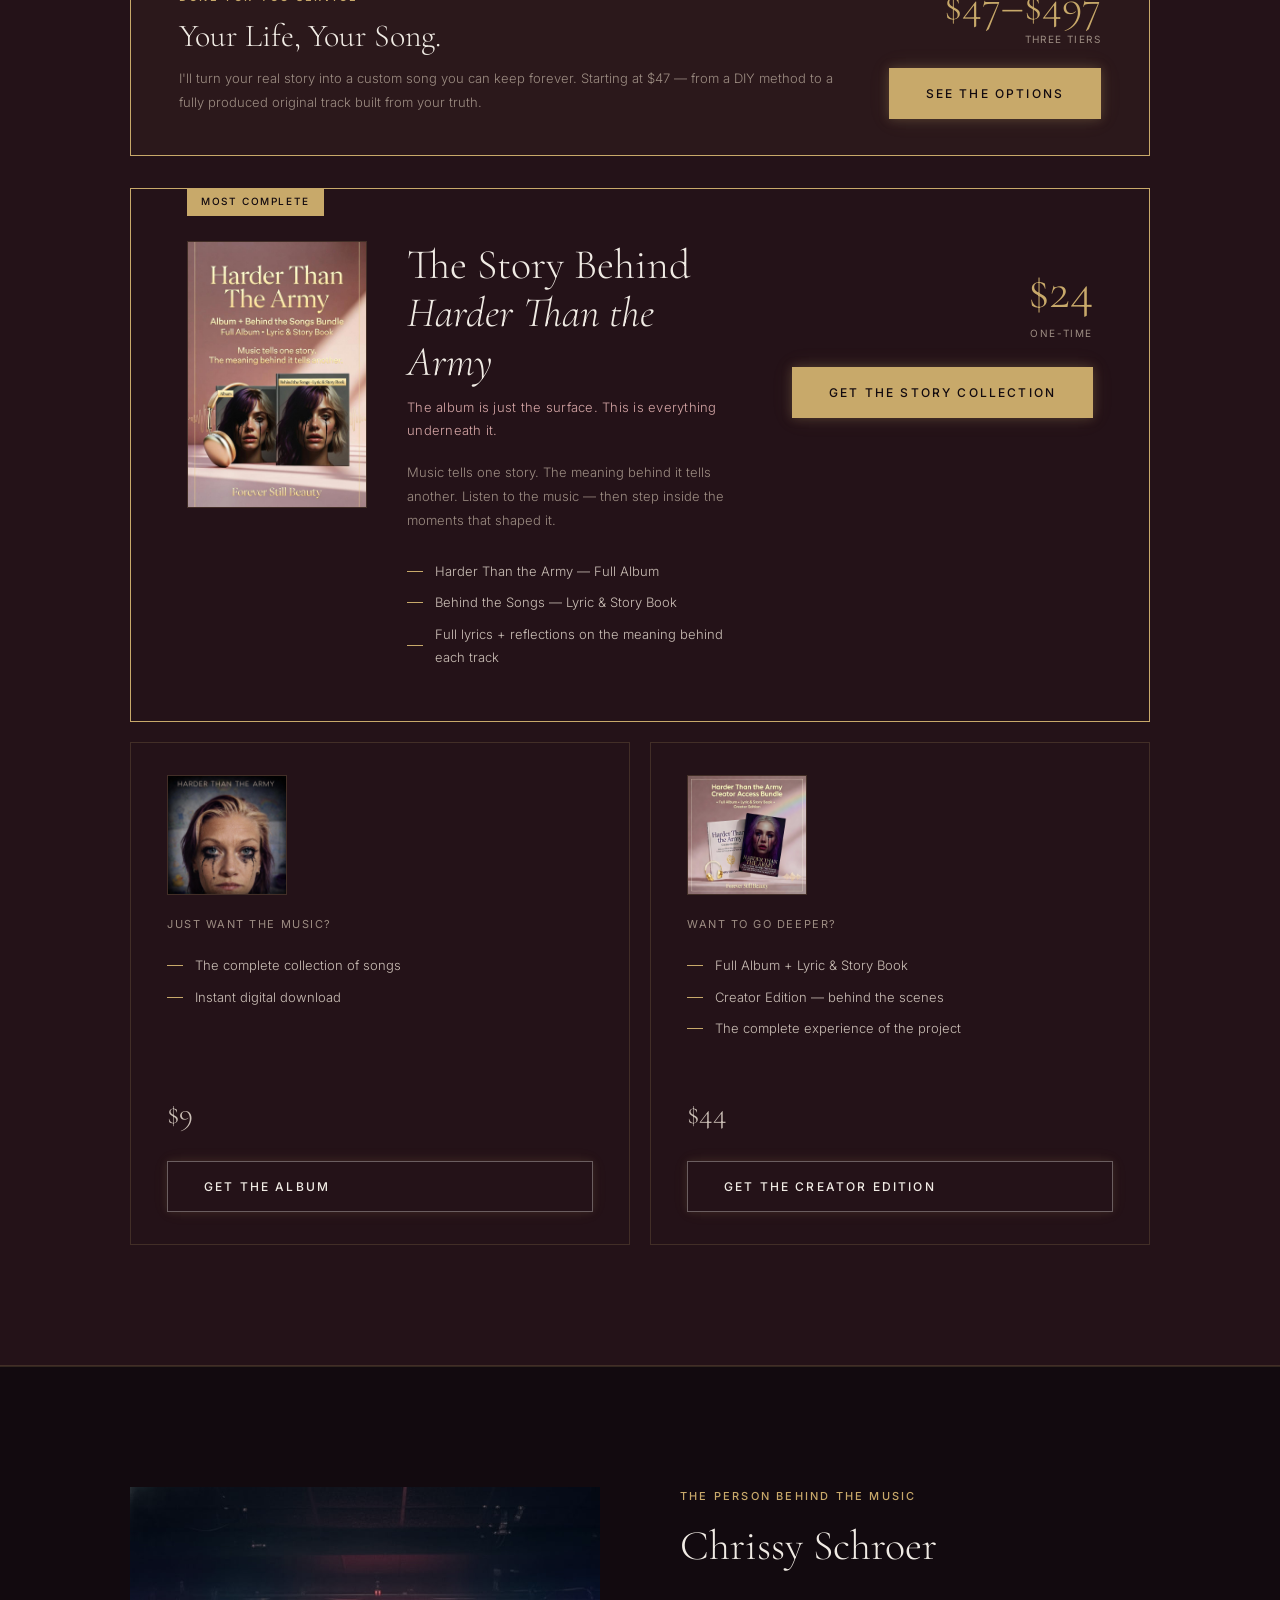
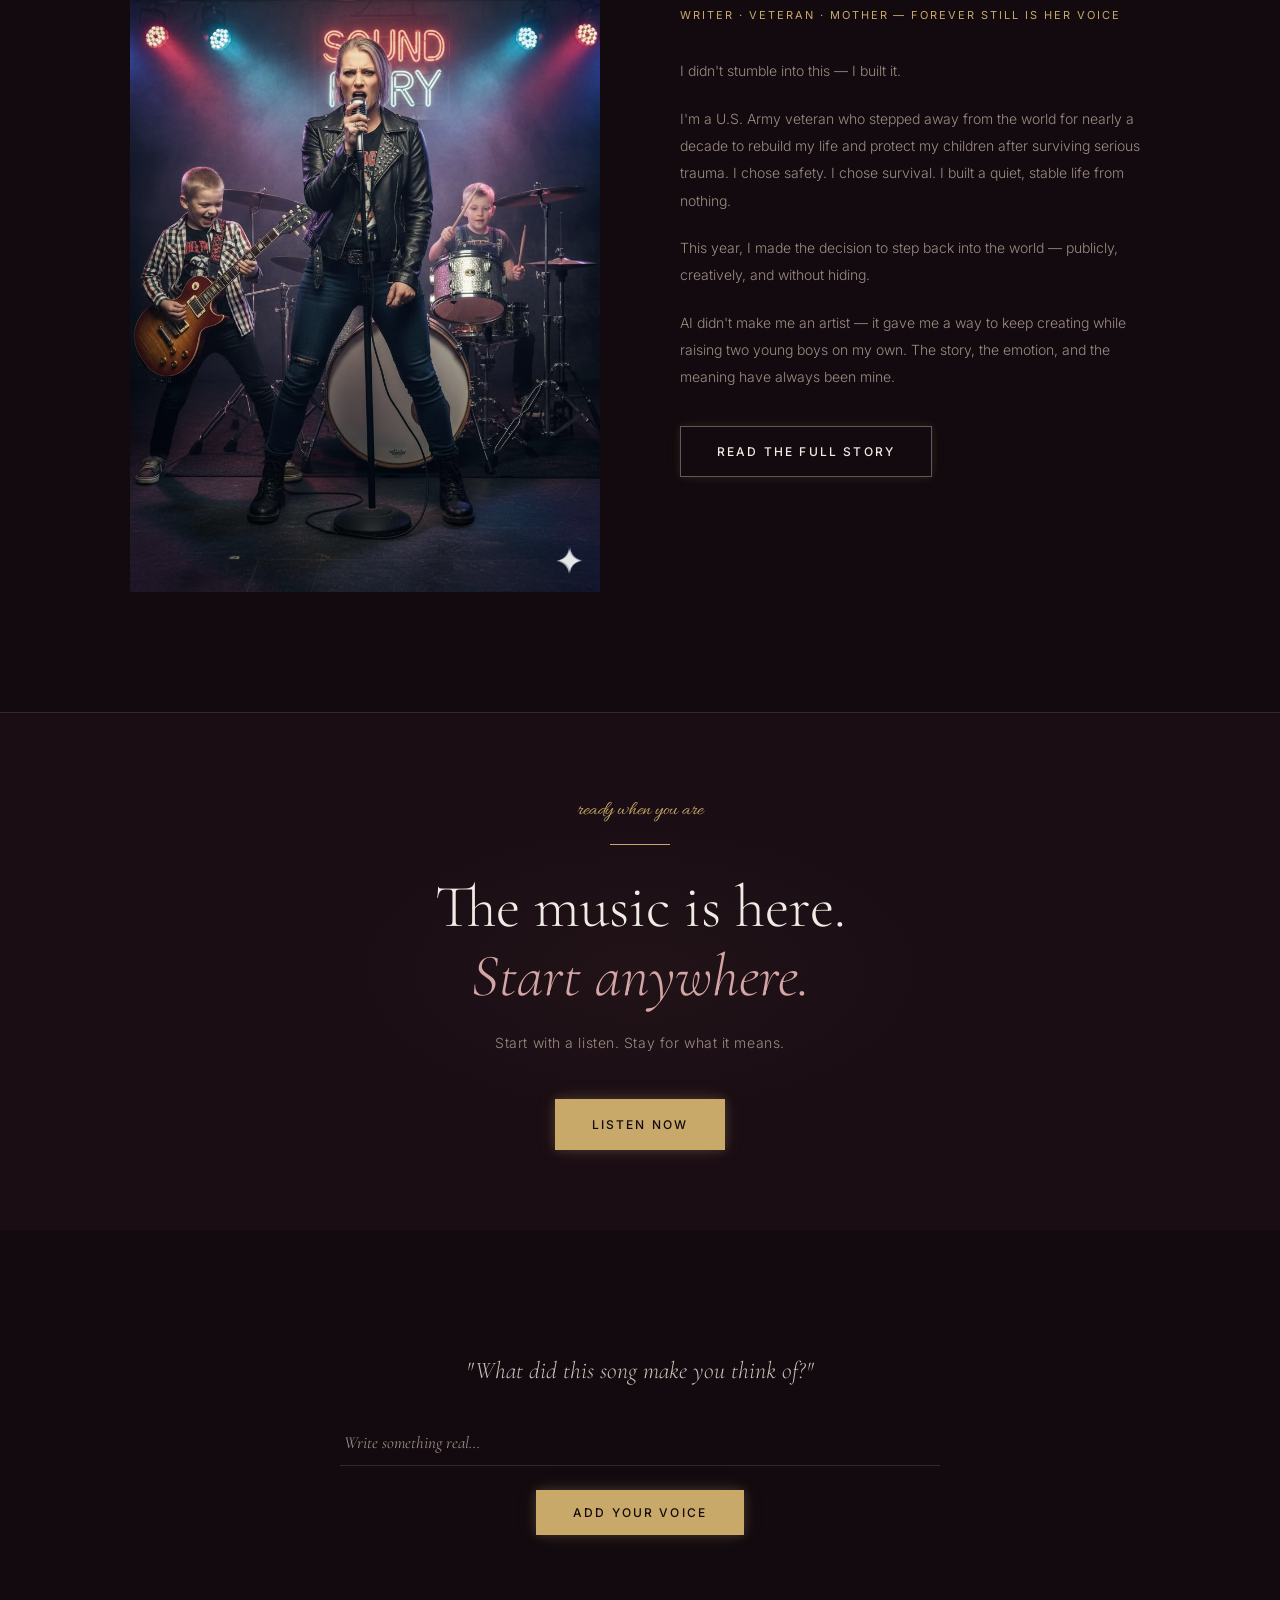
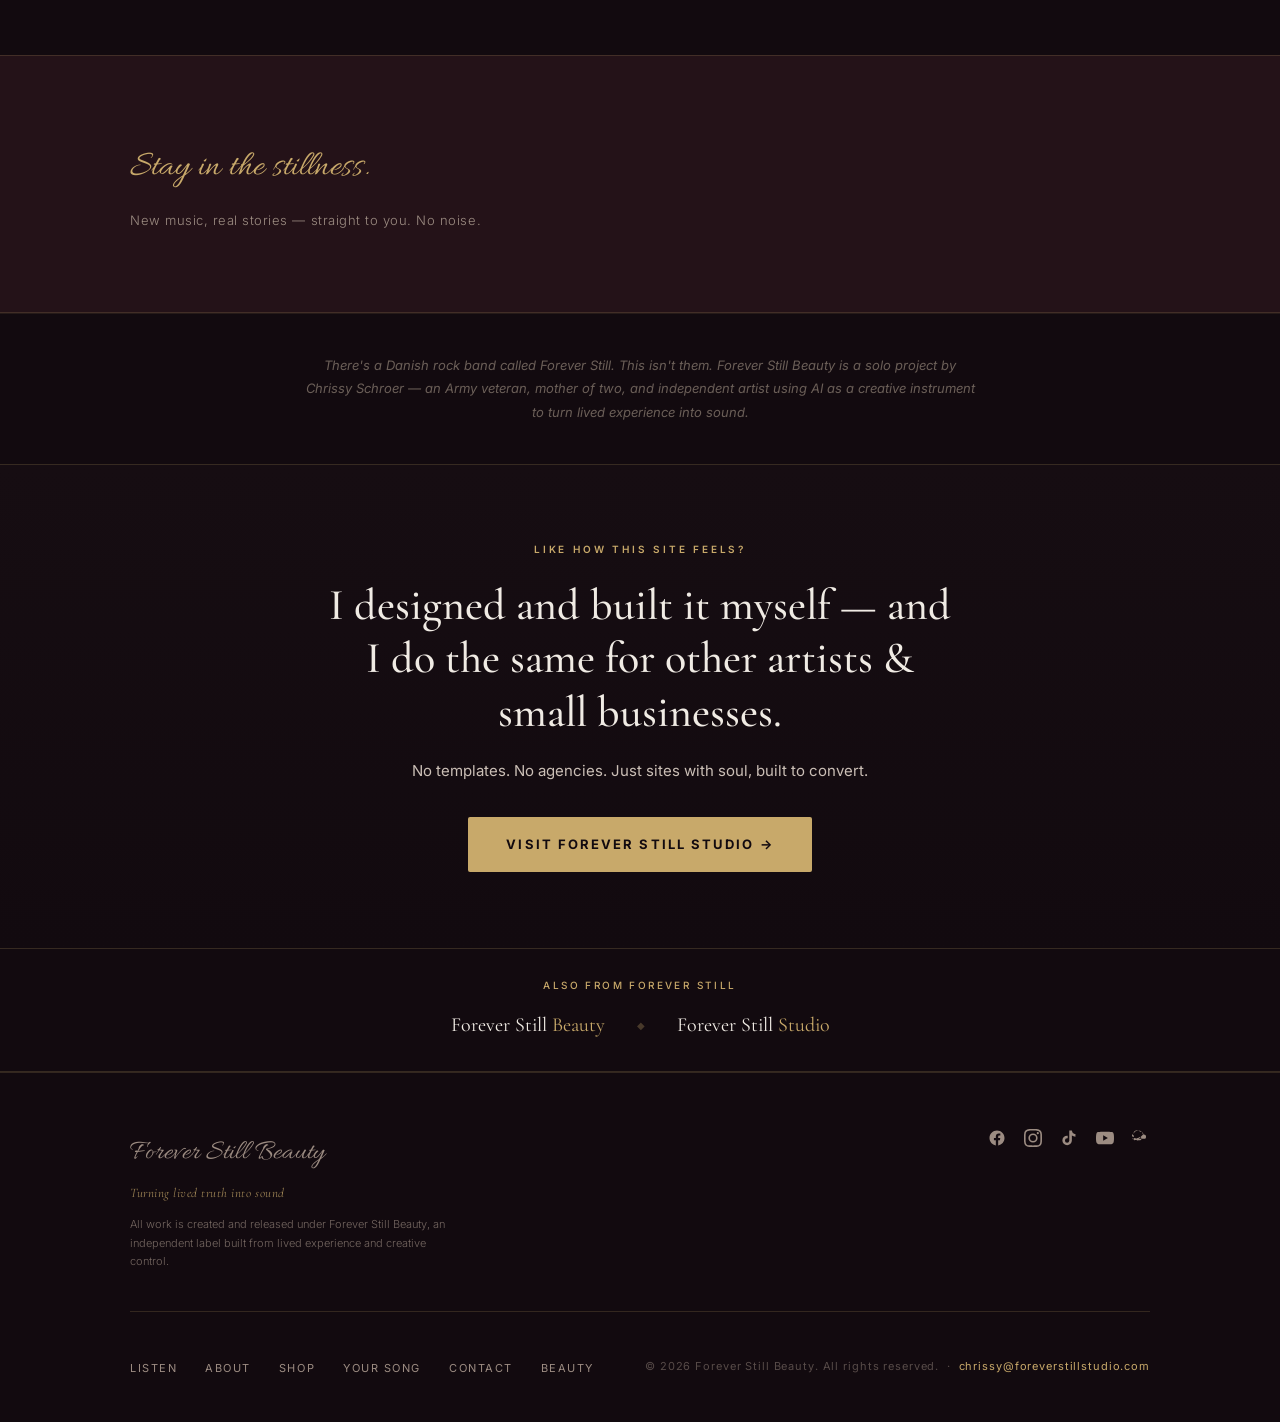
==== commit 0861794d: "Night Scribe: automatic snapshot (2026-06-13 03:00)" ====
--- a/index.html
+++ b/index.html
@@ -4,7 +4,7 @@
   <meta charset="UTF-8" />
   <meta name="msvalidate.01" content="E0C6E18F4C0CC4E89583FDD7A9A06F0D" />
   <meta name="viewport" content="width=device-width, initial-scale=1.0" />
-  <title>Forever Still Beauty — Chrissy Schroer | Veteran-built, AI-assisted music</title>
+  <title>Forever Still Beauty — Chrissy Schroer | AI Music</title>
   <meta name="description" content="Veteran-built, AI-assisted music by Chrissy Schroer. 11-track debut album, 41 songs. 50K+ plays — no label, no ads. (Not the Danish band.)">
 
   <!-- Favicon -->
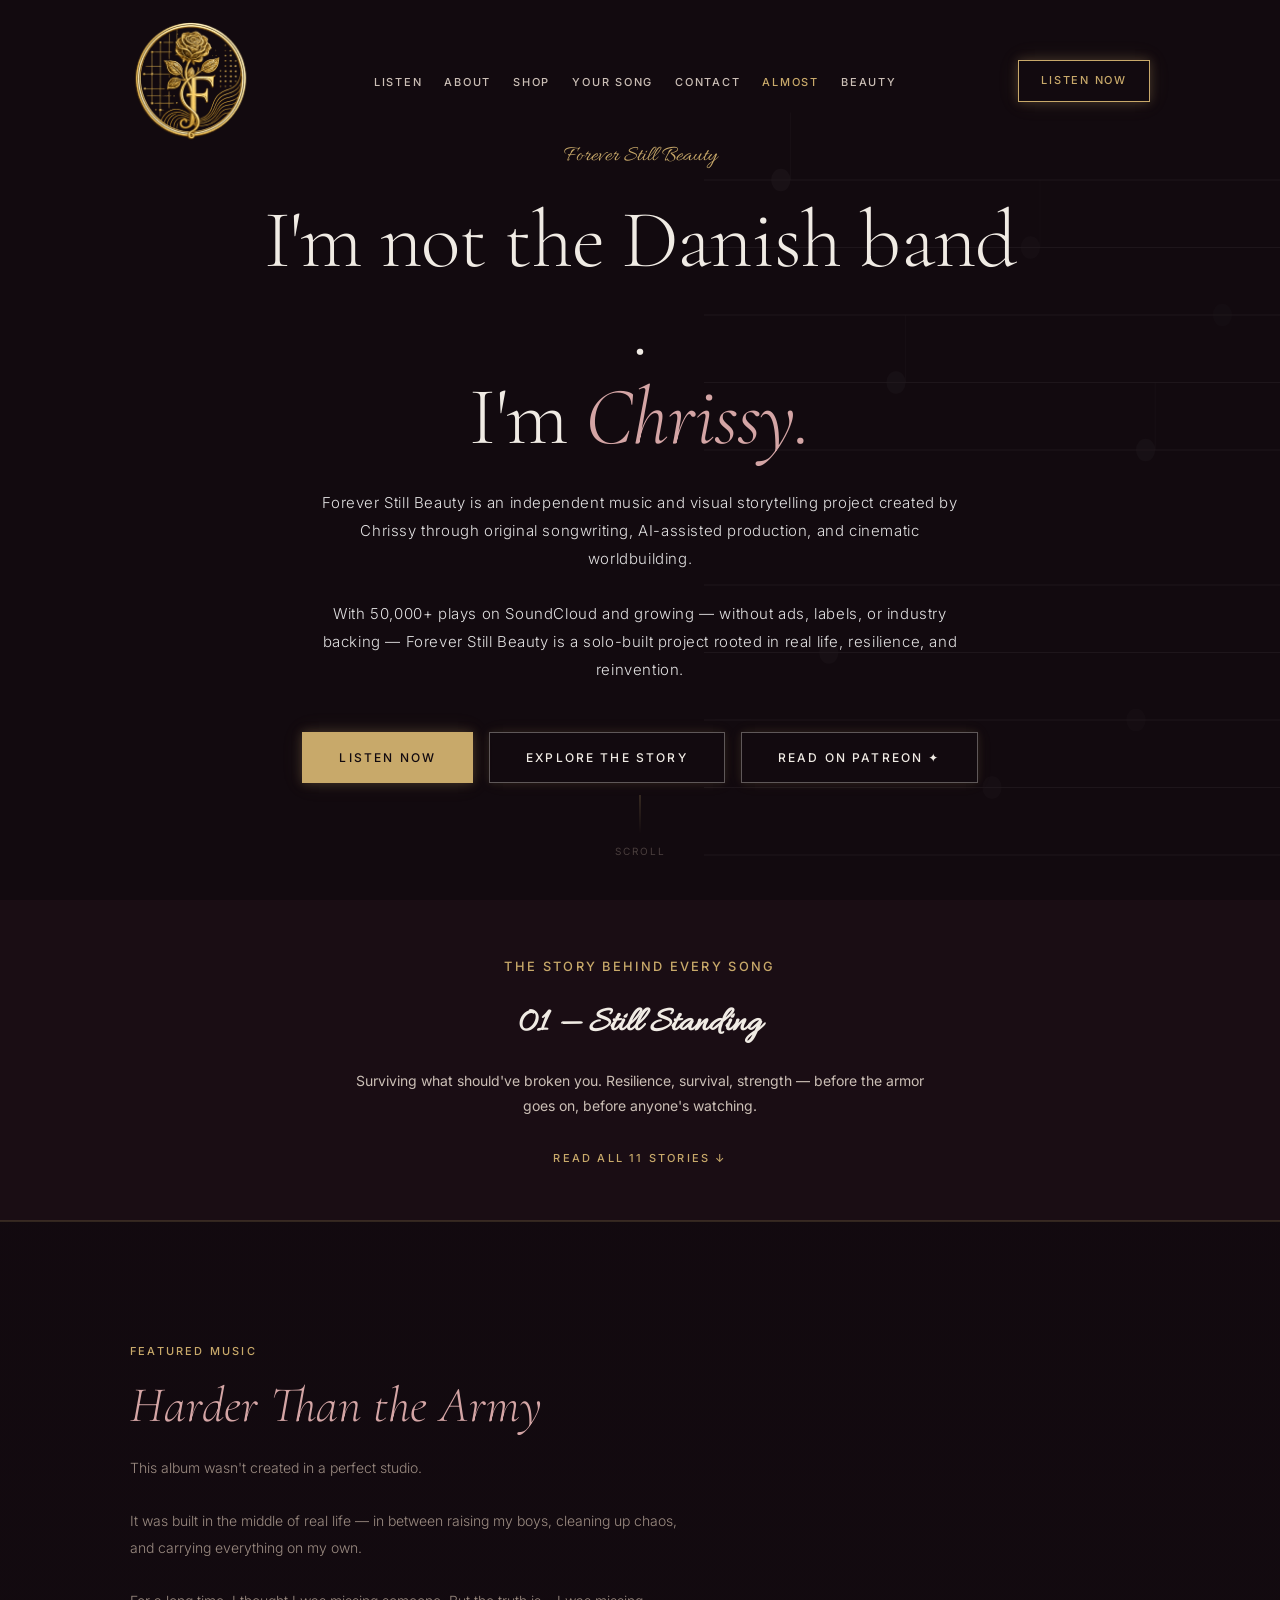
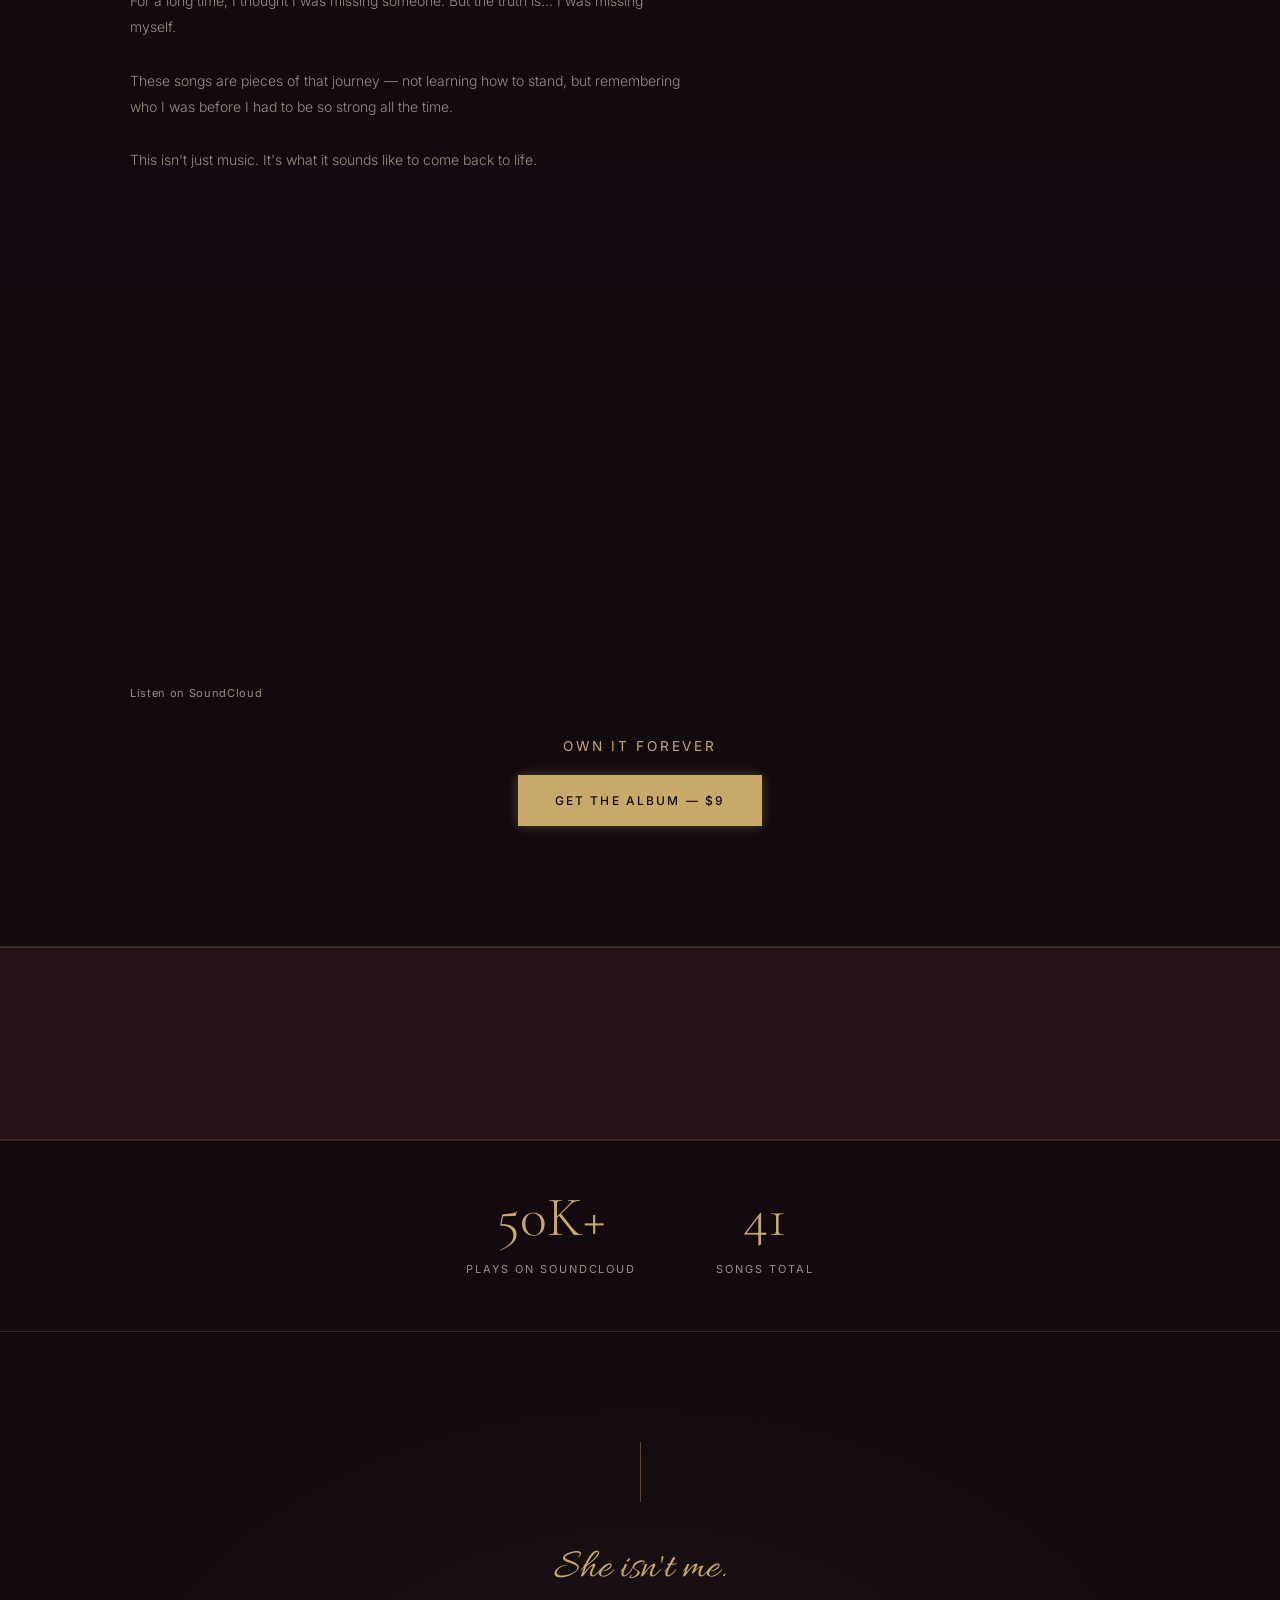
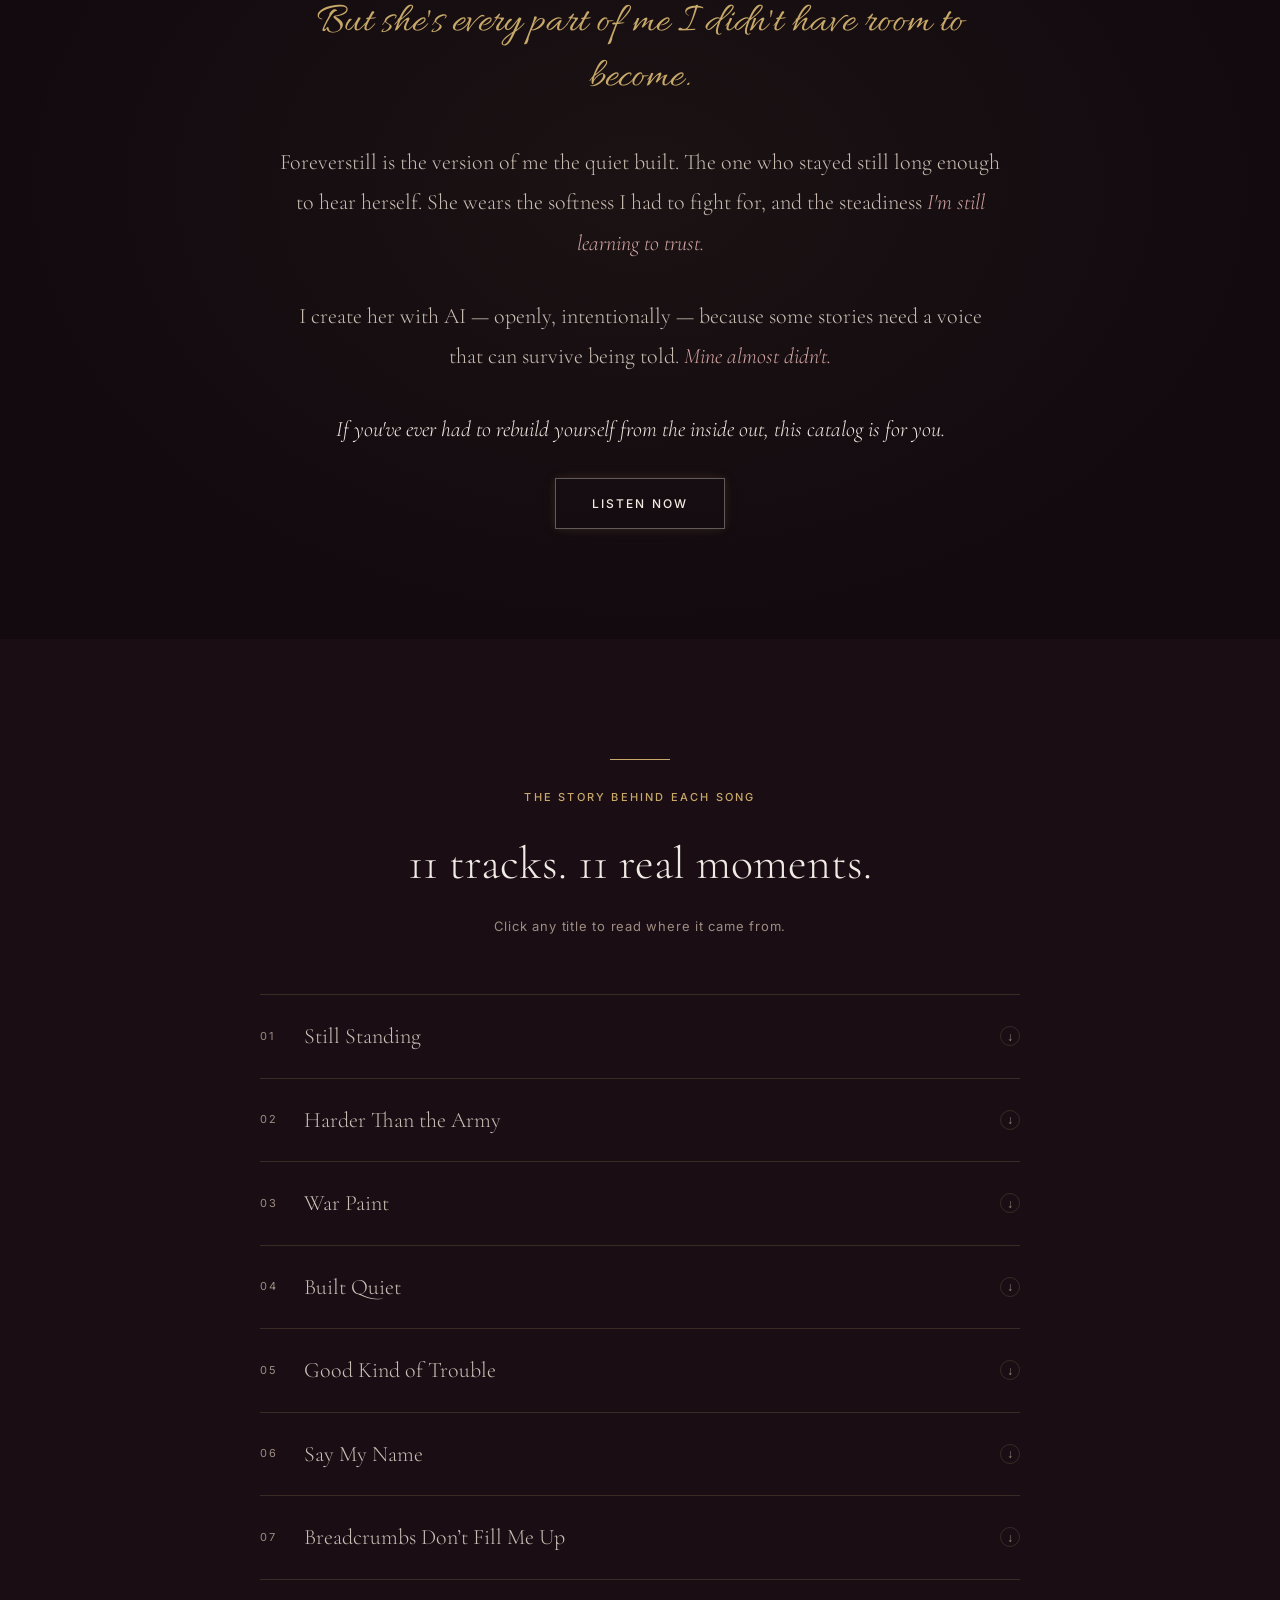
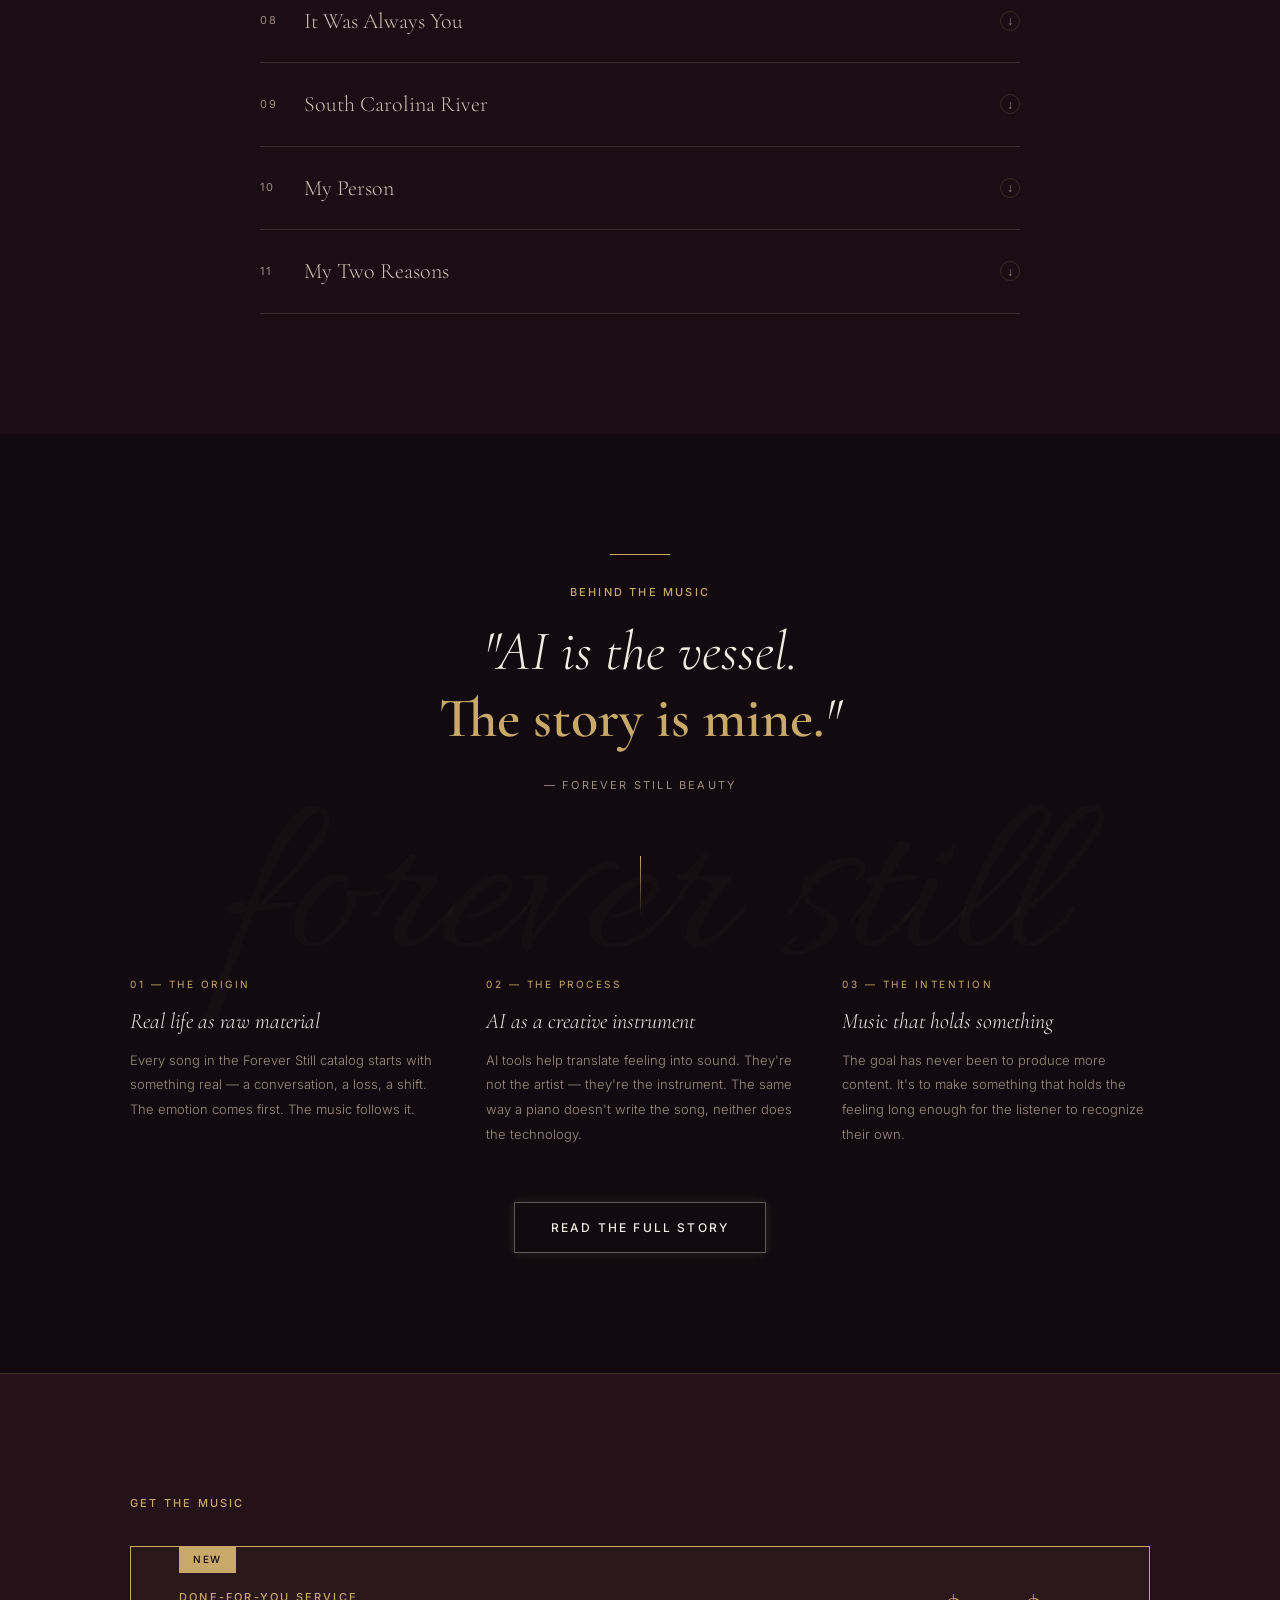
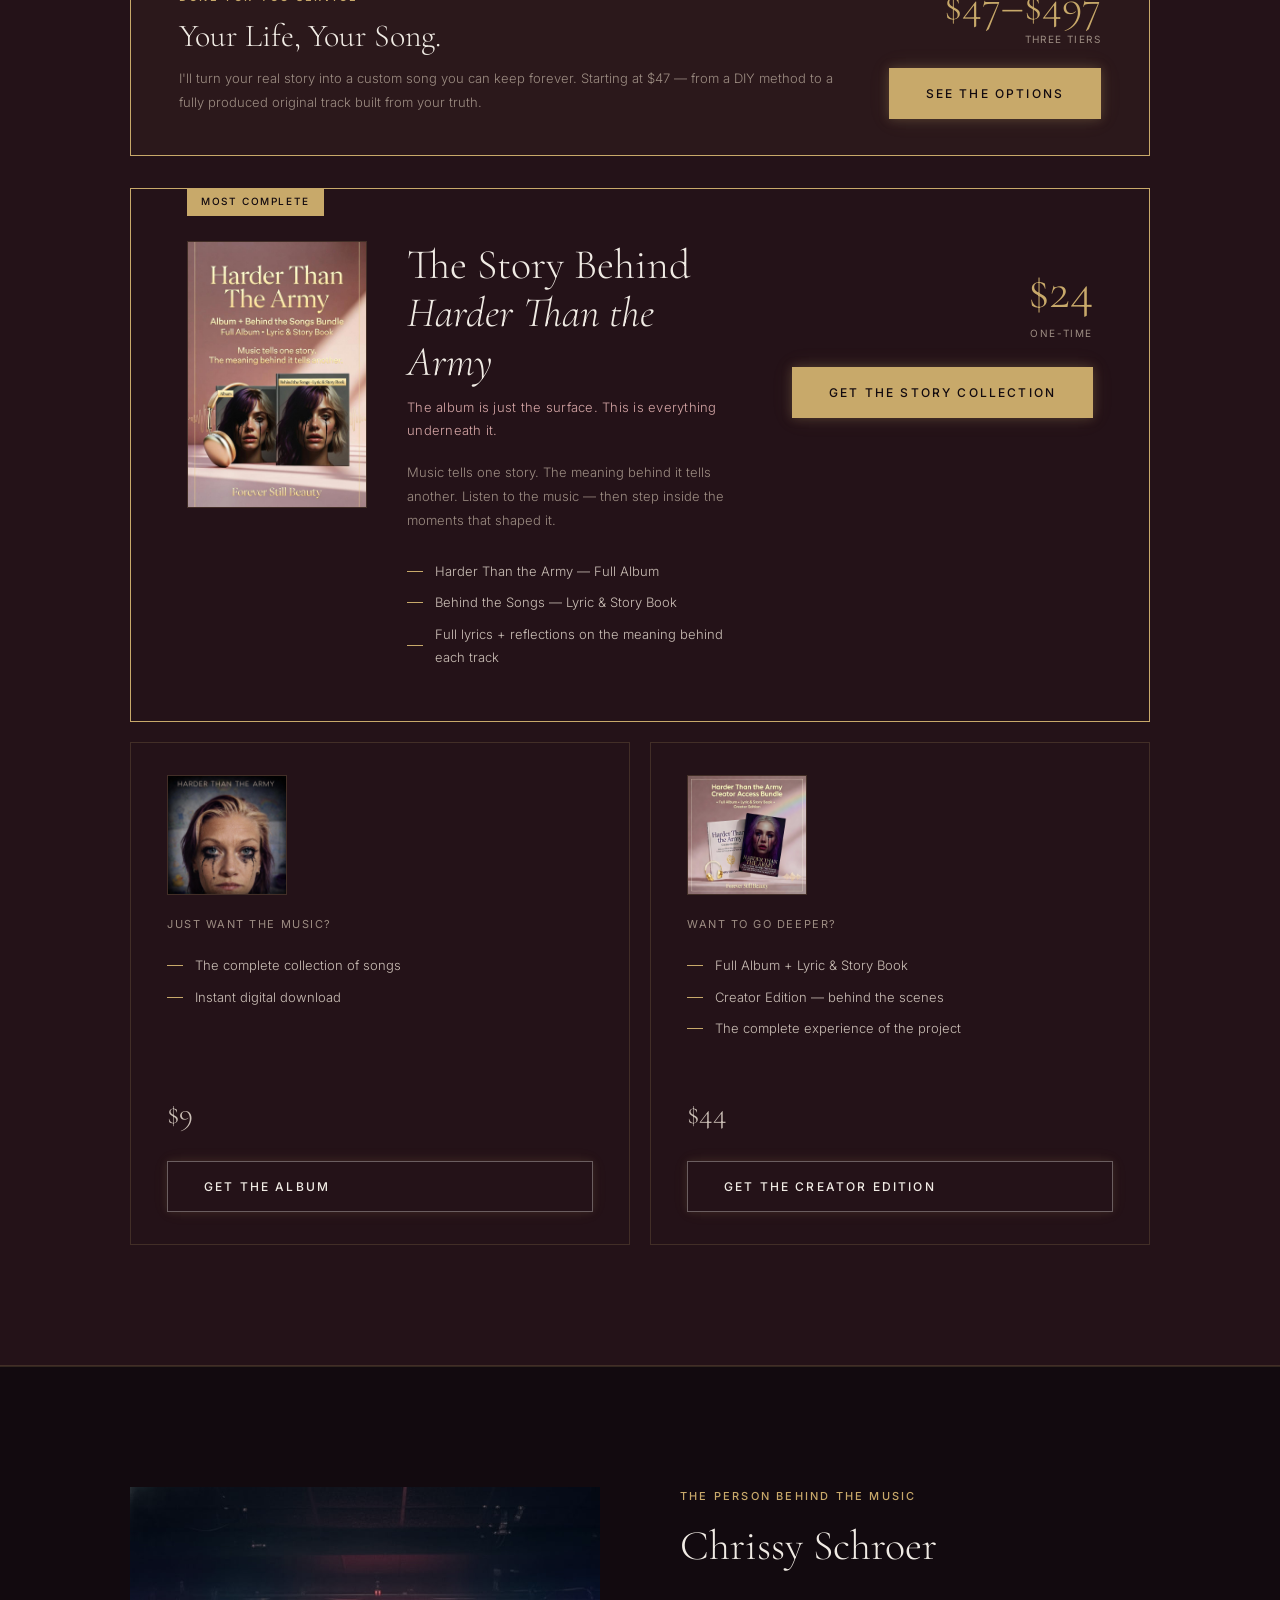
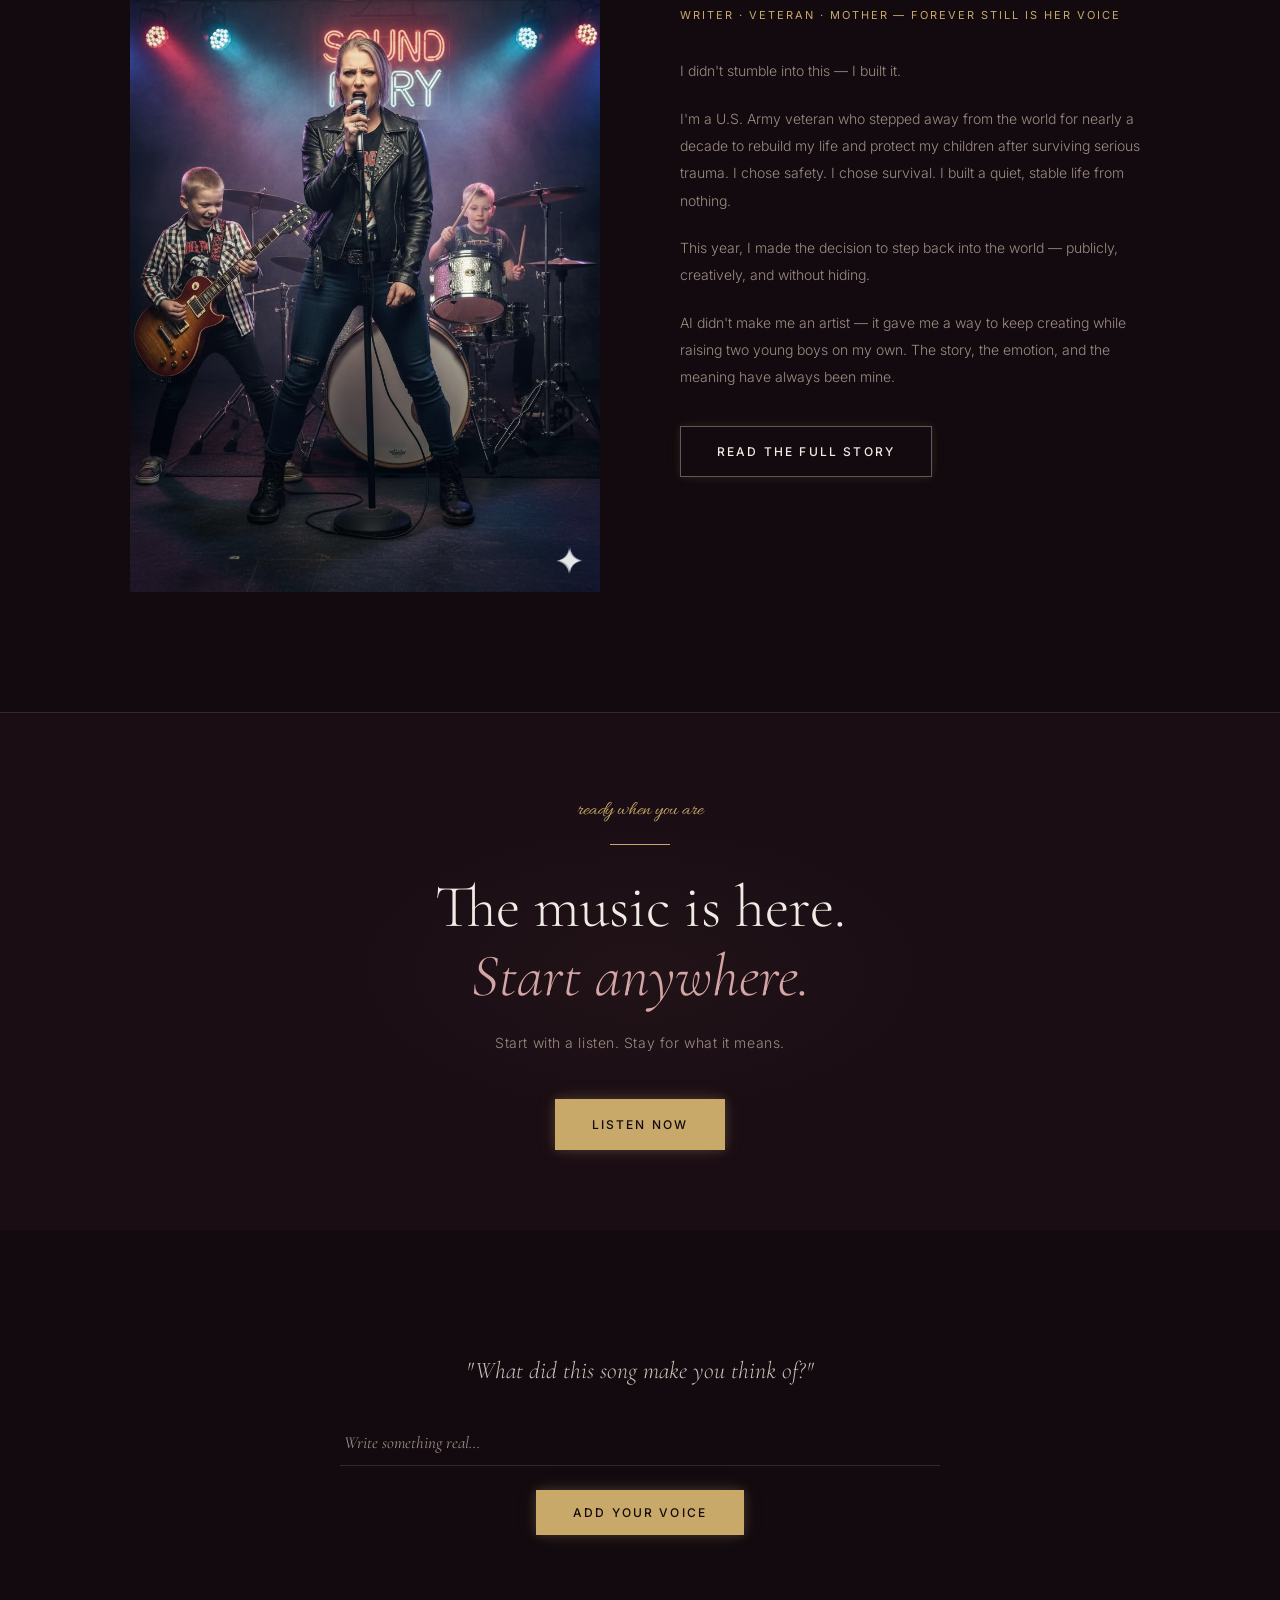
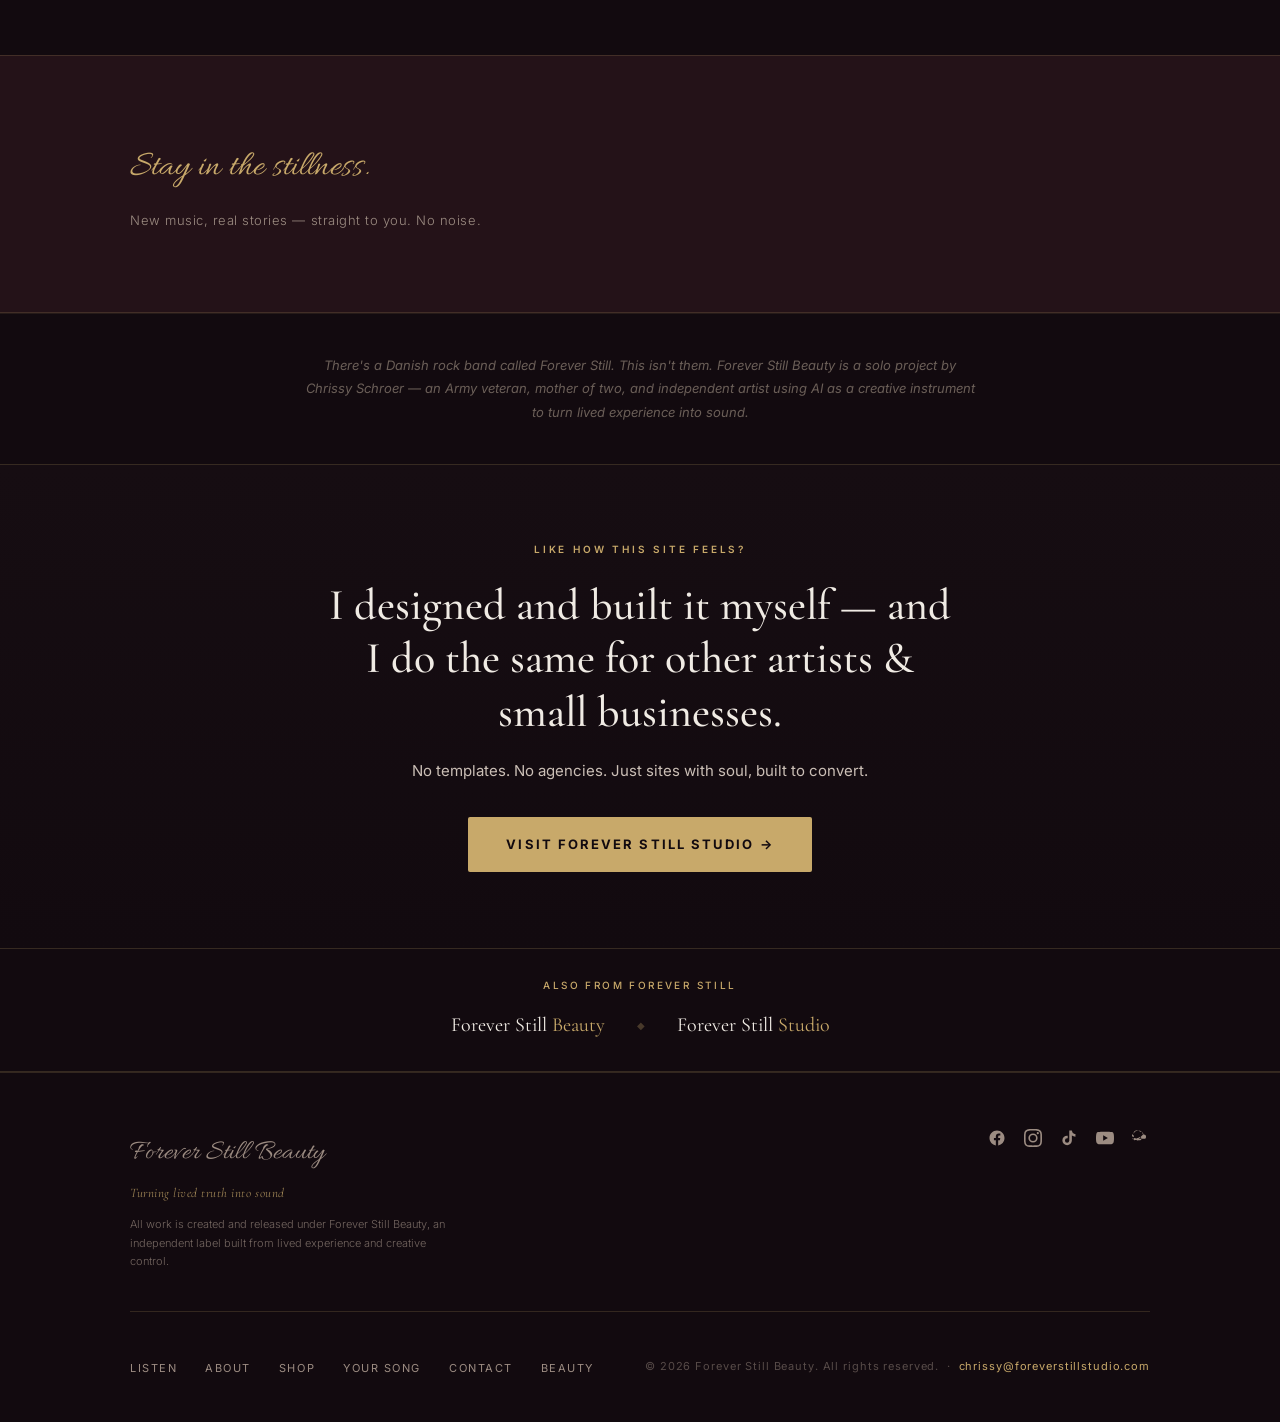
==== commit 5c3b3bd6: "Add Google-friendly favicon (gold emblem on ivory, 48-192px) + shorten homepage title" ====
--- a/index.html
+++ b/index.html
@@ -9,6 +9,9 @@
 
   <!-- Favicon -->
   <link rel="icon" href="images/favicon.ico" sizes="any">
+  <link rel="icon" type="image/png" sizes="192x192" href="images/favicon-192x192.png">
+  <link rel="icon" type="image/png" sizes="96x96" href="images/favicon-96x96.png">
+  <link rel="icon" type="image/png" sizes="48x48" href="images/favicon-48x48.png">
   <link rel="icon" type="image/png" sizes="32x32" href="images/favicon-32x32.png">
   <link rel="icon" type="image/png" sizes="16x16" href="images/favicon-16x16.png">
   <link rel="apple-touch-icon" href="images/apple-touch-icon.png">
